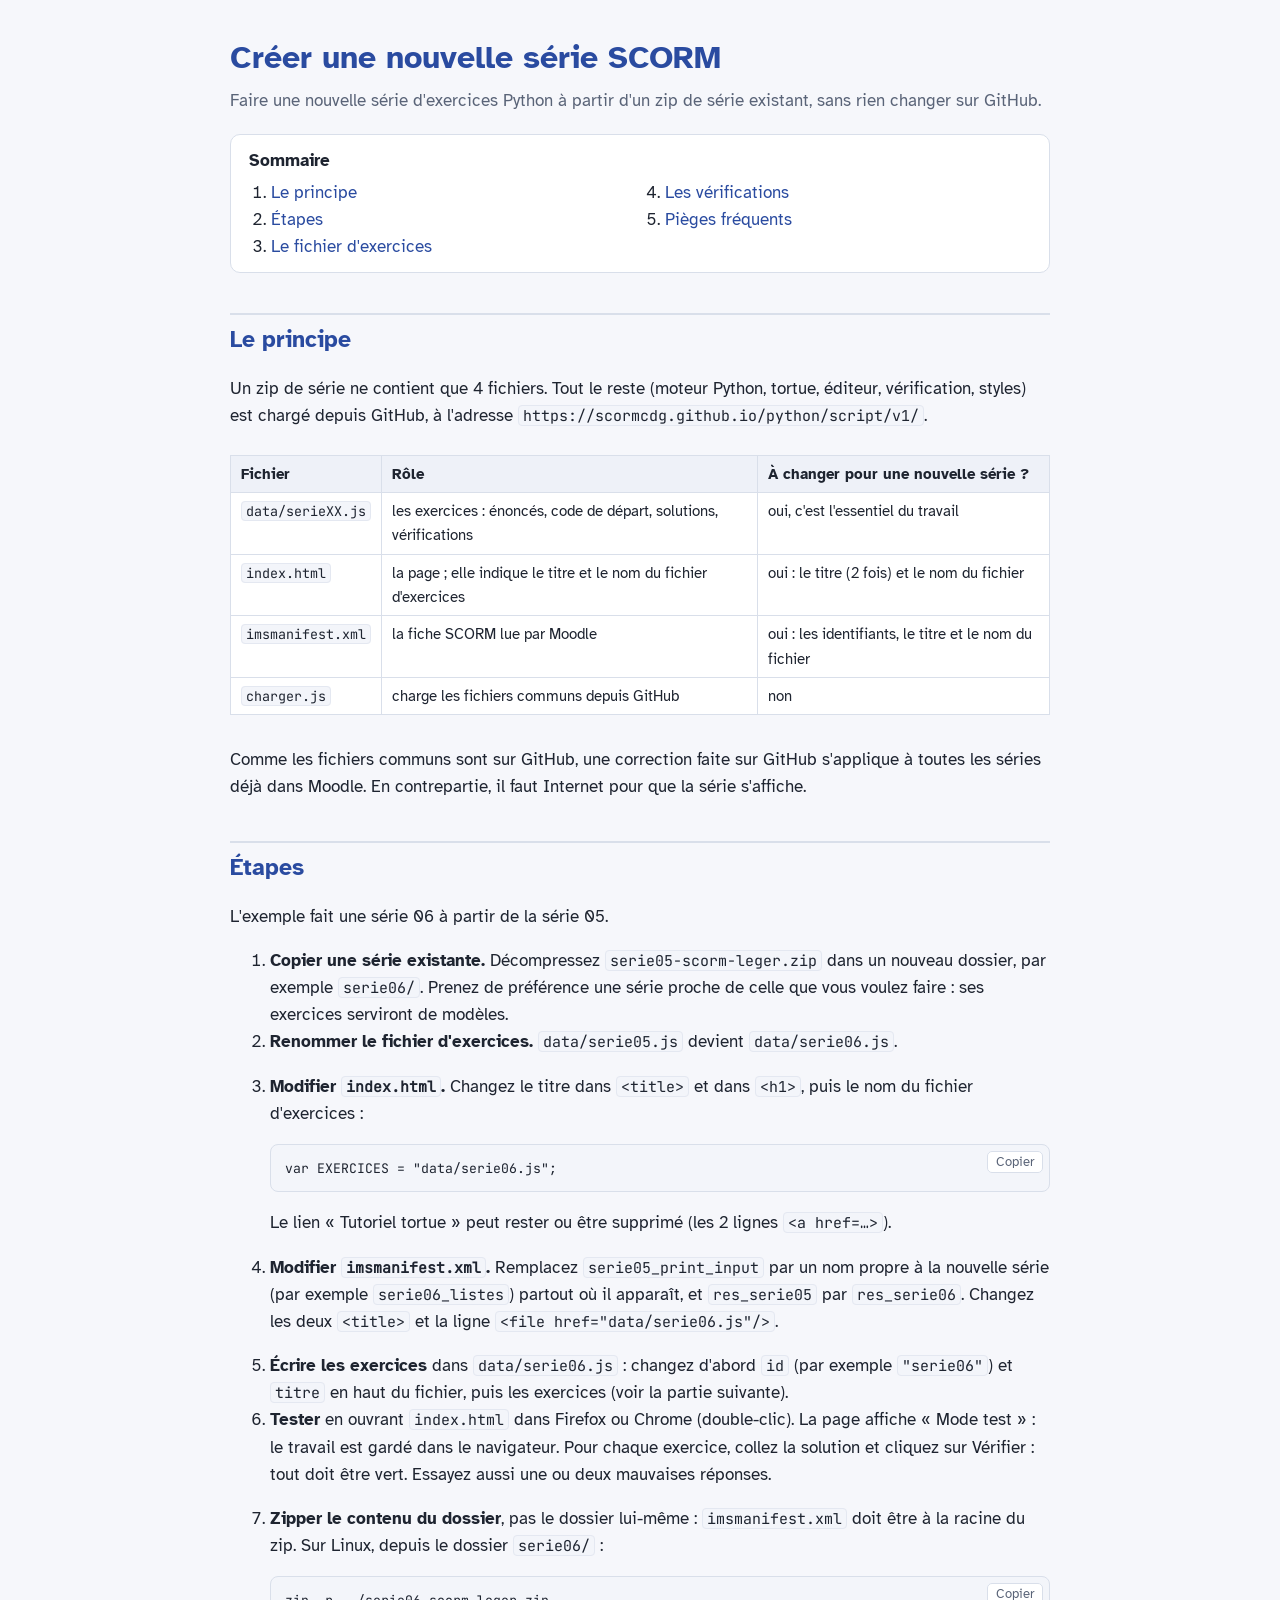
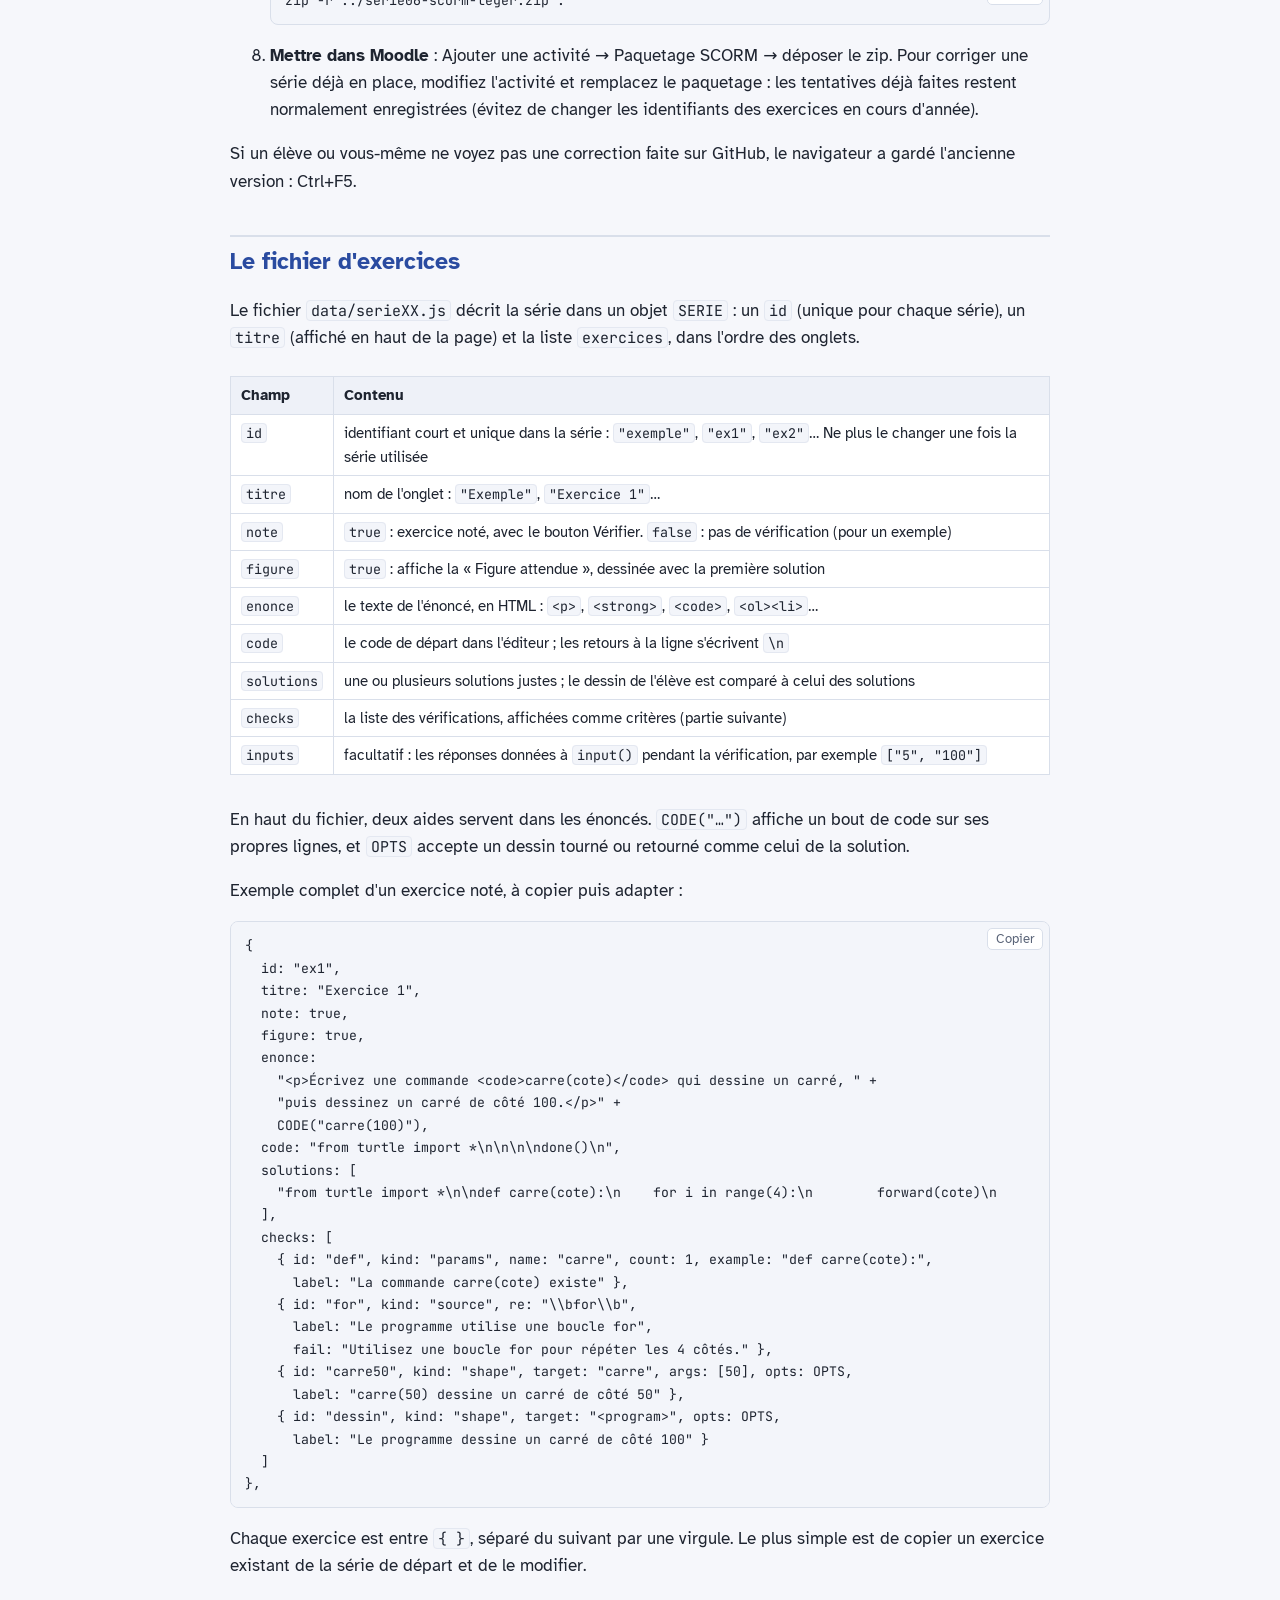
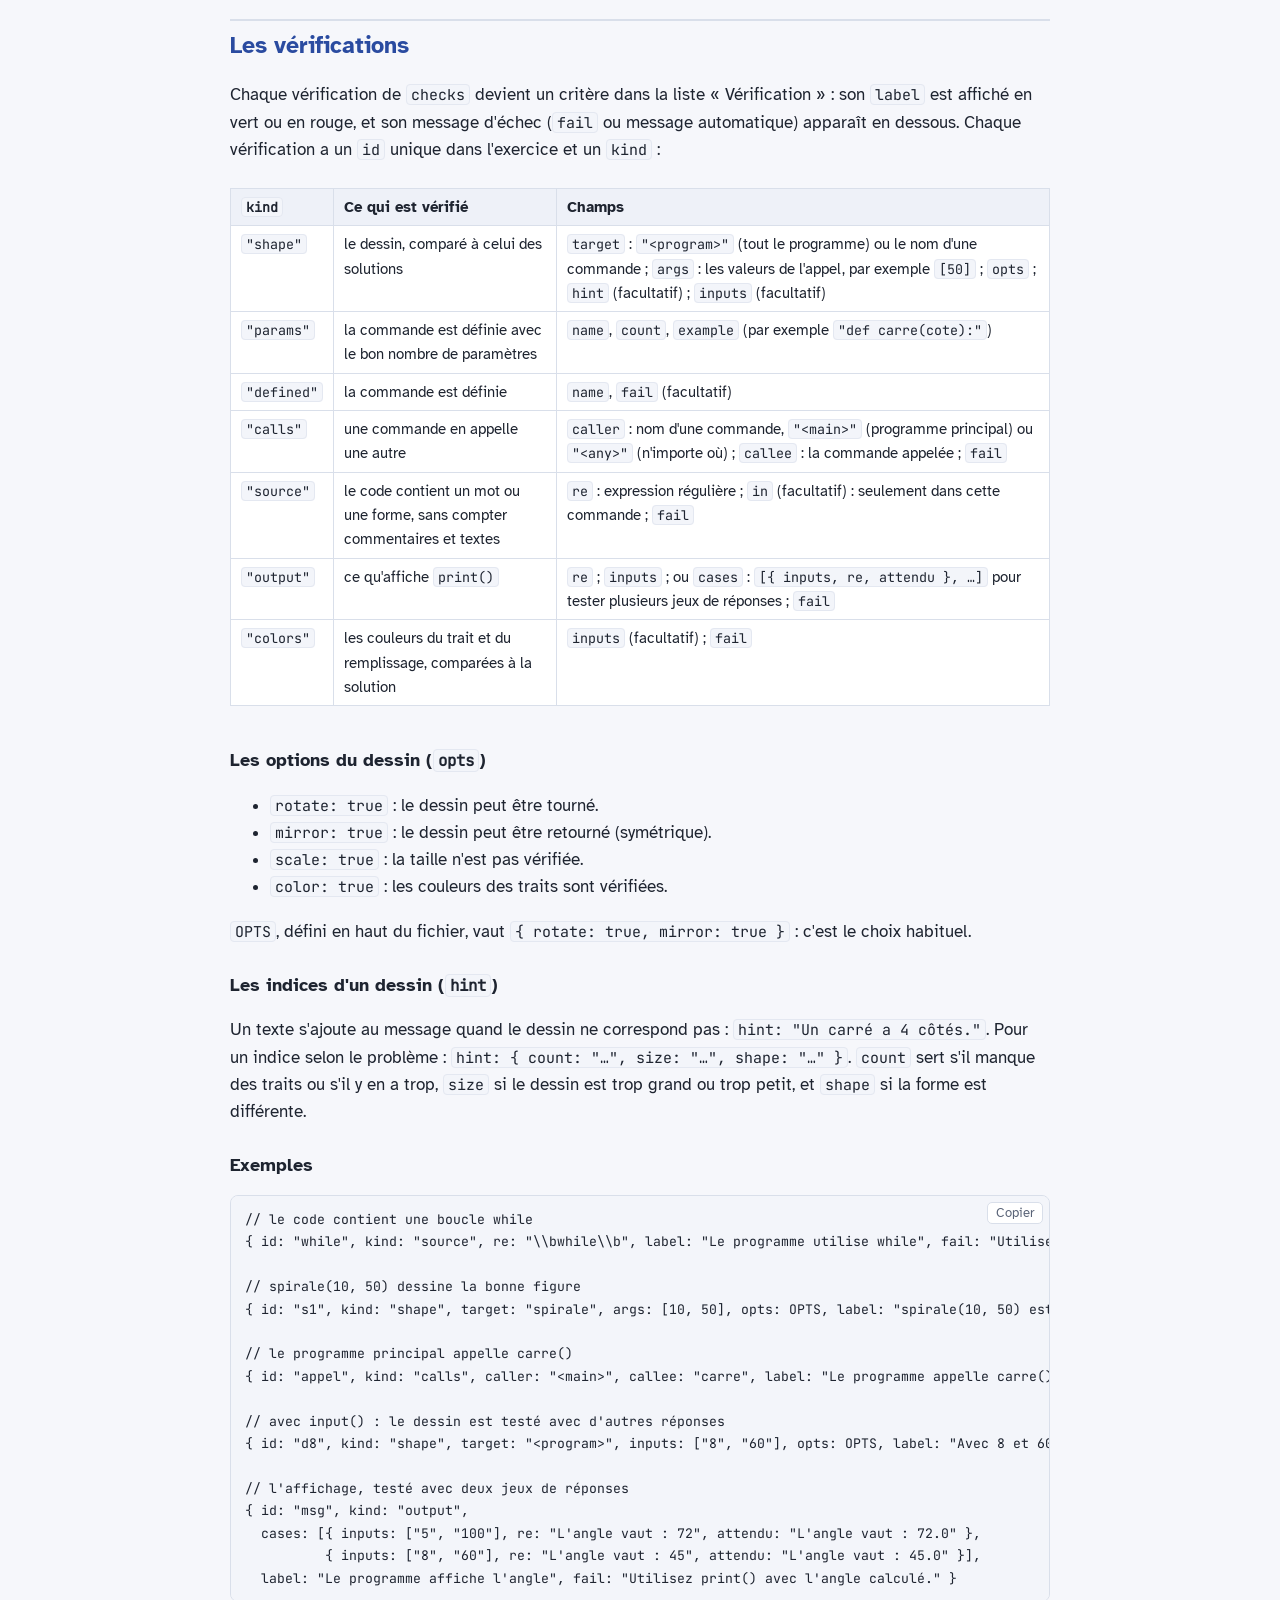
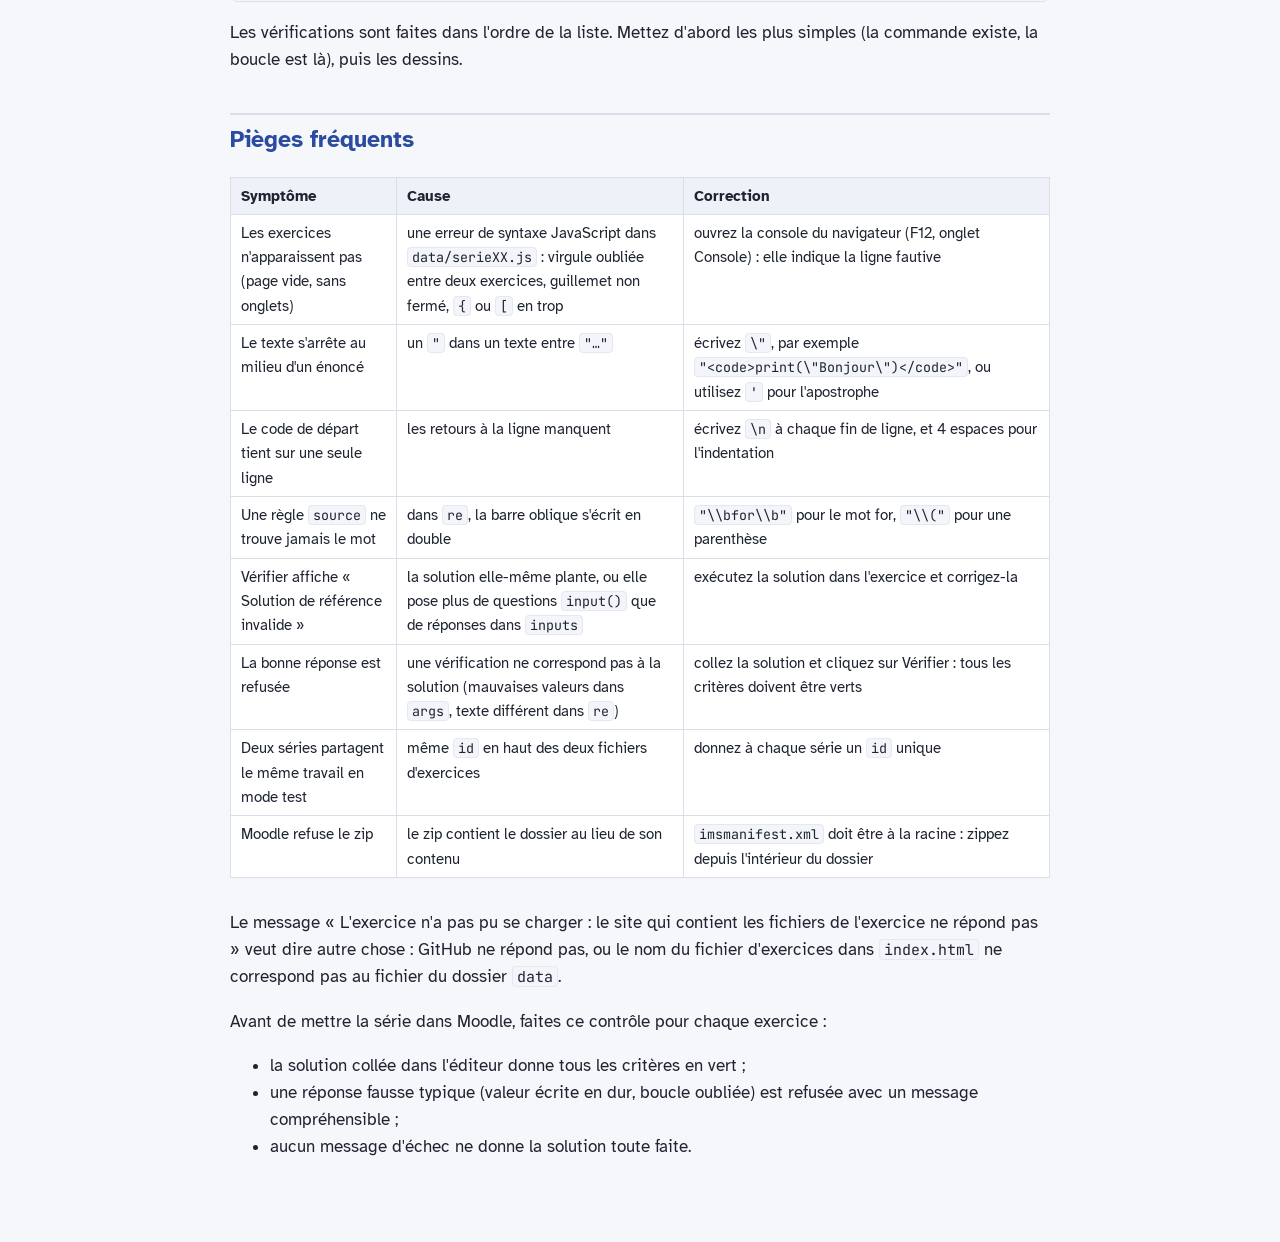
==== tutoriels/creer-serie.html @ 5eae8188 "Tutoriel : créer une nouvelle série SCORM Co-Authored-By: Claude Opus 5.5 <noreply@anthropic.com> Cl" ====
<!DOCTYPE html>
<html lang="fr">
<head>
<meta charset="utf-8">
<meta name="viewport" content="width=device-width, initial-scale=1">
<title>Créer une nouvelle série SCORM</title>
<style>
@font-face { font-family: "Atkinson Hyperlegible"; src: url("../script/v1/vendor/fonts/atkinson-hyperlegible-latin-400-normal.woff2") format("woff2"); font-weight: 400; font-display: swap; }
@font-face { font-family: "Atkinson Hyperlegible"; src: url("../script/v1/vendor/fonts/atkinson-hyperlegible-latin-700-normal.woff2") format("woff2"); font-weight: 700; font-display: swap; }
@font-face { font-family: "JetBrains Mono"; src: url("../script/v1/vendor/fonts/jetbrains-mono-latin-400-normal.woff2") format("woff2"); font-weight: 400; font-display: swap; }
:root { --fond: #f6f7fb; --papier: #ffffff; --texte: #1e2430; --doux: #5a6478; --bordure: #d9dfea; --accent: #2a4ba0; --code-fond: #f3f5fa; --mono: "JetBrains Mono", ui-monospace, Consolas, monospace; }
* { box-sizing: border-box; }
html { scroll-behavior: smooth; }
body { margin: 0; background: var(--fond); color: var(--texte); font: 17px/1.6 "Atkinson Hyperlegible", system-ui, sans-serif; }
main { max-width: 860px; margin: 0 auto; padding: 32px 20px 64px; }
h1 { font-size: 2rem; margin: 0 0 4px; color: var(--accent); }
.sous-titre { color: var(--doux); margin: 0 0 20px; }
nav.sommaire { background: var(--papier); border: 1px solid var(--bordure); border-radius: 10px; padding: 12px 18px; margin-bottom: 28px; }
nav.sommaire ol { margin: 4px 0 0; padding-left: 22px; columns: 2; column-gap: 28px; }
nav.sommaire a { color: var(--accent); text-decoration: none; }
nav.sommaire a:hover { text-decoration: underline; }
h2 { font-size: 1.45rem; margin: 40px 0 10px; padding-top: 6px; border-top: 2px solid var(--bordure); color: var(--accent); }
h3 { font-size: 1.12rem; margin: 26px 0 8px; }
code, pre { font-family: var(--mono); font-variant-ligatures: none; font-size: 0.88em; }
:not(pre) > code { background: var(--code-fond); border: 1px solid #e4e8f1; border-radius: 4px; padding: 0 4px; white-space: nowrap; }
pre { position: relative; background: var(--code-fond); border: 1px solid var(--bordure); border-radius: 8px; padding: 12px 14px; overflow-x: auto; line-height: 1.5; }
pre .copier { position: absolute; top: 6px; right: 6px; font: 13px "Atkinson Hyperlegible", sans-serif; background: #fff; border: 1px solid var(--bordure); border-radius: 5px; padding: 2px 8px; cursor: pointer; color: var(--doux); }
pre .copier:hover { color: var(--accent); border-color: var(--accent); }
.tableau { overflow-x: auto; }
table { border-collapse: collapse; width: 100%; background: var(--papier); font-size: 0.95rem; margin: 8px 0 14px; }
th, td { border: 1px solid var(--bordure); padding: 6px 10px; text-align: left; vertical-align: top; }
th { background: #eef1f8; }
.pastille { display: inline-block; width: 16px; height: 16px; border-radius: 4px; border: 1px solid rgba(0,0,0,.25); vertical-align: -3px; margin-left: 6px; }
.nuancier { display: flex; flex-wrap: wrap; gap: 8px; margin: 6px 0 10px; }
.nuancier span { display: inline-flex; align-items: center; gap: 6px; background: var(--papier); border: 1px solid var(--bordure); border-radius: 6px; padding: 3px 9px 3px 4px; font: 14px var(--mono); }
.nuancier i { display: inline-block; width: 22px; height: 22px; border-radius: 4px; border: 1px solid rgba(0,0,0,.25); }
footer { margin-top: 48px; color: var(--doux); font-size: 0.9rem; }
@media (max-width: 600px) { nav.sommaire ol { columns: 1; } body { font-size: 16px; } :not(pre) > code { white-space: normal; overflow-wrap: anywhere; } }
@media print { pre .copier, nav.sommaire { display: none; } body { background: #fff; } }
</style>
</head>
<body>
<main>
<h1>Créer une nouvelle série SCORM</h1>
<p class="sous-titre">Faire une nouvelle série d'exercices Python à partir d'un zip de série existant, sans rien changer sur GitHub.</p>
<nav class="sommaire"><strong>Sommaire</strong><ol><li><a href="#le-principe">Le principe</a></li><li><a href="#etapes">Étapes</a></li><li><a href="#le-fichier-dexercices">Le fichier d'exercices</a></li><li><a href="#les-verifications">Les vérifications</a></li><li><a href="#pieges-frequents">Pièges fréquents</a></li></ol></nav>
<h2 id="le-principe">Le principe</h2>
<p>Un zip de série ne contient que 4 fichiers. Tout le reste (moteur Python, tortue, éditeur, vérification, styles) est chargé depuis GitHub, à l'adresse <code>https://scormcdg.github.io/python/script/v1/</code>.</p>
<table>
<thead>
<tr>
<th>Fichier</th>
<th>Rôle</th>
<th>À changer pour une nouvelle série ?</th>
</tr>
</thead>
<tbody>
<tr>
<td><code>data/serieXX.js</code></td>
<td>les exercices : énoncés, code de départ, solutions, vérifications</td>
<td>oui, c'est l'essentiel du travail</td>
</tr>
<tr>
<td><code>index.html</code></td>
<td>la page ; elle indique le titre et le nom du fichier d'exercices</td>
<td>oui : le titre (2 fois) et le nom du fichier</td>
</tr>
<tr>
<td><code>imsmanifest.xml</code></td>
<td>la fiche SCORM lue par Moodle</td>
<td>oui : les identifiants, le titre et le nom du fichier</td>
</tr>
<tr>
<td><code>charger.js</code></td>
<td>charge les fichiers communs depuis GitHub</td>
<td>non</td>
</tr>
</tbody>
</table>
<p>Comme les fichiers communs sont sur GitHub, une correction faite sur GitHub s'applique à toutes les séries déjà dans Moodle. En contrepartie, il faut Internet pour que la série s'affiche.</p>
<h2 id="etapes">Étapes</h2>
<p>L'exemple fait une série 06 à partir de la série 05.</p>
<ol>
<li><strong>Copier une série existante.</strong> Décompressez <code>serie05-scorm-leger.zip</code> dans un nouveau dossier, par exemple <code>serie06/</code>. Prenez de préférence une série proche de celle que vous voulez faire : ses exercices serviront de modèles.</li>
<li><strong>Renommer le fichier d'exercices.</strong> <code>data/serie05.js</code> devient <code>data/serie06.js</code>.</li>
<li>
<p><strong>Modifier <code>index.html</code>.</strong> Changez le titre dans <code>&lt;title&gt;</code> et dans <code>&lt;h1&gt;</code>, puis le nom du fichier d'exercices :</p>
<div class="highlight"><pre><span></span><code>var EXERCICES = "data/serie06.js";
</code></pre></div>
<p>Le lien « Tutoriel tortue » peut rester ou être supprimé (les 2 lignes <code>&lt;a href=…&gt;</code>).</p>
</li>
<li>
<p><strong>Modifier <code>imsmanifest.xml</code>.</strong> Remplacez <code>serie05_print_input</code> par un nom propre à la nouvelle série (par exemple <code>serie06_listes</code>) partout où il apparaît, et <code>res_serie05</code> par <code>res_serie06</code>. Changez les deux <code>&lt;title&gt;</code> et la ligne <code>&lt;file href="data/serie06.js"/&gt;</code>.</p>
</li>
<li><strong>Écrire les exercices</strong> dans <code>data/serie06.js</code> : changez d'abord <code>id</code> (par exemple <code>"serie06"</code>) et <code>titre</code> en haut du fichier, puis les exercices (voir la partie suivante).</li>
<li><strong>Tester</strong> en ouvrant <code>index.html</code> dans Firefox ou Chrome (double-clic). La page affiche « Mode test » : le travail est gardé dans le navigateur. Pour chaque exercice, collez la solution et cliquez sur Vérifier : tout doit être vert. Essayez aussi une ou deux mauvaises réponses.</li>
<li>
<p><strong>Zipper le contenu du dossier</strong>, pas le dossier lui-même : <code>imsmanifest.xml</code> doit être à la racine du zip. Sur Linux, depuis le dossier <code>serie06/</code> :</p>
<div class="highlight"><pre><span></span><code>zip<span class="w"> </span>-r<span class="w"> </span>../serie06-scorm-leger.zip<span class="w"> </span>.
</code></pre></div>
</li>
<li>
<p><strong>Mettre dans Moodle</strong> : Ajouter une activité → Paquetage SCORM → déposer le zip. Pour corriger une série déjà en place, modifiez l'activité et remplacez le paquetage : les tentatives déjà faites restent normalement enregistrées (évitez de changer les identifiants des exercices en cours d'année).</p>
</li>
</ol>
<p>Si un élève ou vous-même ne voyez pas une correction faite sur GitHub, le navigateur a gardé l'ancienne version : Ctrl+F5.</p>
<h2 id="le-fichier-dexercices">Le fichier d'exercices</h2>
<p>Le fichier <code>data/serieXX.js</code> décrit la série dans un objet <code>SERIE</code> : un <code>id</code> (unique pour chaque série), un <code>titre</code> (affiché en haut de la page) et la liste <code>exercices</code>, dans l'ordre des onglets.</p>
<table>
<thead>
<tr>
<th>Champ</th>
<th>Contenu</th>
</tr>
</thead>
<tbody>
<tr>
<td><code>id</code></td>
<td>identifiant court et unique dans la série : <code>"exemple"</code>, <code>"ex1"</code>, <code>"ex2"</code>… Ne plus le changer une fois la série utilisée</td>
</tr>
<tr>
<td><code>titre</code></td>
<td>nom de l'onglet : <code>"Exemple"</code>, <code>"Exercice 1"</code>…</td>
</tr>
<tr>
<td><code>note</code></td>
<td><code>true</code> : exercice noté, avec le bouton Vérifier. <code>false</code> : pas de vérification (pour un exemple)</td>
</tr>
<tr>
<td><code>figure</code></td>
<td><code>true</code> : affiche la « Figure attendue », dessinée avec la première solution</td>
</tr>
<tr>
<td><code>enonce</code></td>
<td>le texte de l'énoncé, en HTML : <code>&lt;p&gt;</code>, <code>&lt;strong&gt;</code>, <code>&lt;code&gt;</code>, <code>&lt;ol&gt;&lt;li&gt;</code>…</td>
</tr>
<tr>
<td><code>code</code></td>
<td>le code de départ dans l'éditeur ; les retours à la ligne s'écrivent <code>\n</code></td>
</tr>
<tr>
<td><code>solutions</code></td>
<td>une ou plusieurs solutions justes ; le dessin de l'élève est comparé à celui des solutions</td>
</tr>
<tr>
<td><code>checks</code></td>
<td>la liste des vérifications, affichées comme critères (partie suivante)</td>
</tr>
<tr>
<td><code>inputs</code></td>
<td>facultatif : les réponses données à <code>input()</code> pendant la vérification, par exemple <code>["5", "100"]</code></td>
</tr>
</tbody>
</table>
<p>En haut du fichier, deux aides servent dans les énoncés. <code>CODE("…")</code> affiche un bout de code sur ses propres lignes, et <code>OPTS</code> accepte un dessin tourné ou retourné comme celui de la solution.</p>
<p>Exemple complet d'un exercice noté, à copier puis adapter :</p>
<div class="highlight"><pre><span></span><code><span class="p">{</span>
<span class="w">  </span><span class="nx">id</span><span class="o">:</span><span class="w"> </span><span class="s2">"ex1"</span><span class="p">,</span>
<span class="w">  </span><span class="nx">titre</span><span class="o">:</span><span class="w"> </span><span class="s2">"Exercice 1"</span><span class="p">,</span>
<span class="w">  </span><span class="nx">note</span><span class="o">:</span><span class="w"> </span><span class="kc">true</span><span class="p">,</span>
<span class="w">  </span><span class="nx">figure</span><span class="o">:</span><span class="w"> </span><span class="kc">true</span><span class="p">,</span>
<span class="w">  </span><span class="nx">enonce</span><span class="o">:</span>
<span class="w">    </span><span class="s2">"&lt;p&gt;Écrivez une commande &lt;code&gt;carre(cote)&lt;/code&gt; qui dessine un carré, "</span><span class="w"> </span><span class="o">+</span>
<span class="w">    </span><span class="s2">"puis dessinez un carré de côté 100.&lt;/p&gt;"</span><span class="w"> </span><span class="o">+</span>
<span class="w">    </span><span class="nx">CODE</span><span class="p">(</span><span class="s2">"carre(100)"</span><span class="p">),</span>
<span class="w">  </span><span class="nx">code</span><span class="o">:</span><span class="w"> </span><span class="s2">"from turtle import *\n\n\n\ndone()\n"</span><span class="p">,</span>
<span class="w">  </span><span class="nx">solutions</span><span class="o">:</span><span class="w"> </span><span class="p">[</span>
<span class="w">    </span><span class="s2">"from turtle import *\n\ndef carre(cote):\n    for i in range(4):\n        forward(cote)\n        left(90)\n\ncarre(100)\n"</span>
<span class="w">  </span><span class="p">],</span>
<span class="w">  </span><span class="nx">checks</span><span class="o">:</span><span class="w"> </span><span class="p">[</span>
<span class="w">    </span><span class="p">{</span><span class="w"> </span><span class="nx">id</span><span class="o">:</span><span class="w"> </span><span class="s2">"def"</span><span class="p">,</span><span class="w"> </span><span class="nx">kind</span><span class="o">:</span><span class="w"> </span><span class="s2">"params"</span><span class="p">,</span><span class="w"> </span><span class="nx">name</span><span class="o">:</span><span class="w"> </span><span class="s2">"carre"</span><span class="p">,</span><span class="w"> </span><span class="nx">count</span><span class="o">:</span><span class="w"> </span><span class="mf">1</span><span class="p">,</span><span class="w"> </span><span class="nx">example</span><span class="o">:</span><span class="w"> </span><span class="s2">"def carre(cote):"</span><span class="p">,</span>
<span class="w">      </span><span class="nx">label</span><span class="o">:</span><span class="w"> </span><span class="s2">"La commande carre(cote) existe"</span><span class="w"> </span><span class="p">},</span>
<span class="w">    </span><span class="p">{</span><span class="w"> </span><span class="nx">id</span><span class="o">:</span><span class="w"> </span><span class="s2">"for"</span><span class="p">,</span><span class="w"> </span><span class="nx">kind</span><span class="o">:</span><span class="w"> </span><span class="s2">"source"</span><span class="p">,</span><span class="w"> </span><span class="nx">re</span><span class="o">:</span><span class="w"> </span><span class="s2">"\\bfor\\b"</span><span class="p">,</span>
<span class="w">      </span><span class="nx">label</span><span class="o">:</span><span class="w"> </span><span class="s2">"Le programme utilise une boucle for"</span><span class="p">,</span>
<span class="w">      </span><span class="nx">fail</span><span class="o">:</span><span class="w"> </span><span class="s2">"Utilisez une boucle for pour répéter les 4 côtés."</span><span class="w"> </span><span class="p">},</span>
<span class="w">    </span><span class="p">{</span><span class="w"> </span><span class="nx">id</span><span class="o">:</span><span class="w"> </span><span class="s2">"carre50"</span><span class="p">,</span><span class="w"> </span><span class="nx">kind</span><span class="o">:</span><span class="w"> </span><span class="s2">"shape"</span><span class="p">,</span><span class="w"> </span><span class="nx">target</span><span class="o">:</span><span class="w"> </span><span class="s2">"carre"</span><span class="p">,</span><span class="w"> </span><span class="nx">args</span><span class="o">:</span><span class="w"> </span><span class="p">[</span><span class="mf">50</span><span class="p">],</span><span class="w"> </span><span class="nx">opts</span><span class="o">:</span><span class="w"> </span><span class="nx">OPTS</span><span class="p">,</span>
<span class="w">      </span><span class="nx">label</span><span class="o">:</span><span class="w"> </span><span class="s2">"carre(50) dessine un carré de côté 50"</span><span class="w"> </span><span class="p">},</span>
<span class="w">    </span><span class="p">{</span><span class="w"> </span><span class="nx">id</span><span class="o">:</span><span class="w"> </span><span class="s2">"dessin"</span><span class="p">,</span><span class="w"> </span><span class="nx">kind</span><span class="o">:</span><span class="w"> </span><span class="s2">"shape"</span><span class="p">,</span><span class="w"> </span><span class="nx">target</span><span class="o">:</span><span class="w"> </span><span class="s2">"&lt;program&gt;"</span><span class="p">,</span><span class="w"> </span><span class="nx">opts</span><span class="o">:</span><span class="w"> </span><span class="nx">OPTS</span><span class="p">,</span>
<span class="w">      </span><span class="nx">label</span><span class="o">:</span><span class="w"> </span><span class="s2">"Le programme dessine un carré de côté 100"</span><span class="w"> </span><span class="p">}</span>
<span class="w">  </span><span class="p">]</span>
<span class="p">},</span>
</code></pre></div>
<p>Chaque exercice est entre <code>{ }</code>, séparé du suivant par une virgule. Le plus simple est de copier un exercice existant de la série de départ et de le modifier.</p>
<h2 id="les-verifications">Les vérifications</h2>
<p>Chaque vérification de <code>checks</code> devient un critère dans la liste « Vérification » : son <code>label</code> est affiché en vert ou en rouge, et son message d'échec (<code>fail</code> ou message automatique) apparaît en dessous. Chaque vérification a un <code>id</code> unique dans l'exercice et un <code>kind</code> :</p>
<table>
<thead>
<tr>
<th><code>kind</code></th>
<th>Ce qui est vérifié</th>
<th>Champs</th>
</tr>
</thead>
<tbody>
<tr>
<td><code>"shape"</code></td>
<td>le dessin, comparé à celui des solutions</td>
<td><code>target</code> : <code>"&lt;program&gt;"</code> (tout le programme) ou le nom d'une commande ; <code>args</code> : les valeurs de l'appel, par exemple <code>[50]</code> ; <code>opts</code> ; <code>hint</code> (facultatif) ; <code>inputs</code> (facultatif)</td>
</tr>
<tr>
<td><code>"params"</code></td>
<td>la commande est définie avec le bon nombre de paramètres</td>
<td><code>name</code>, <code>count</code>, <code>example</code> (par exemple <code>"def carre(cote):"</code>)</td>
</tr>
<tr>
<td><code>"defined"</code></td>
<td>la commande est définie</td>
<td><code>name</code>, <code>fail</code> (facultatif)</td>
</tr>
<tr>
<td><code>"calls"</code></td>
<td>une commande en appelle une autre</td>
<td><code>caller</code> : nom d'une commande, <code>"&lt;main&gt;"</code> (programme principal) ou <code>"&lt;any&gt;"</code> (n'importe où) ; <code>callee</code> : la commande appelée ; <code>fail</code></td>
</tr>
<tr>
<td><code>"source"</code></td>
<td>le code contient un mot ou une forme, sans compter commentaires et textes</td>
<td><code>re</code> : expression régulière ; <code>in</code> (facultatif) : seulement dans cette commande ; <code>fail</code></td>
</tr>
<tr>
<td><code>"output"</code></td>
<td>ce qu'affiche <code>print()</code></td>
<td><code>re</code> ; <code>inputs</code> ; ou <code>cases</code> : <code>[{ inputs, re, attendu }, …]</code> pour tester plusieurs jeux de réponses ; <code>fail</code></td>
</tr>
<tr>
<td><code>"colors"</code></td>
<td>les couleurs du trait et du remplissage, comparées à la solution</td>
<td><code>inputs</code> (facultatif) ; <code>fail</code></td>
</tr>
</tbody>
</table>
<h3 id="les-options-du-dessin-opts">Les options du dessin (<code>opts</code>)</h3>
<ul>
<li><code>rotate: true</code> : le dessin peut être tourné.</li>
<li><code>mirror: true</code> : le dessin peut être retourné (symétrique).</li>
<li><code>scale: true</code> : la taille n'est pas vérifiée.</li>
<li><code>color: true</code> : les couleurs des traits sont vérifiées.</li>
</ul>
<p><code>OPTS</code>, défini en haut du fichier, vaut <code>{ rotate: true, mirror: true }</code> : c'est le choix habituel.</p>
<h3 id="les-indices-dun-dessin-hint">Les indices d'un dessin (<code>hint</code>)</h3>
<p>Un texte s'ajoute au message quand le dessin ne correspond pas : <code>hint: "Un carré a 4 côtés."</code>. Pour un indice selon le problème : <code>hint: { count: "…", size: "…", shape: "…" }</code>. <code>count</code> sert s'il manque des traits ou s'il y en a trop, <code>size</code> si le dessin est trop grand ou trop petit, et <code>shape</code> si la forme est différente.</p>
<h3 id="exemples">Exemples</h3>
<div class="highlight"><pre><span></span><code><span class="c1">// le code contient une boucle while</span>
<span class="p">{</span><span class="w"> </span><span class="nx">id</span><span class="o">:</span><span class="w"> </span><span class="s2">"while"</span><span class="p">,</span><span class="w"> </span><span class="nx">kind</span><span class="o">:</span><span class="w"> </span><span class="s2">"source"</span><span class="p">,</span><span class="w"> </span><span class="nx">re</span><span class="o">:</span><span class="w"> </span><span class="s2">"\\bwhile\\b"</span><span class="p">,</span><span class="w"> </span><span class="nx">label</span><span class="o">:</span><span class="w"> </span><span class="s2">"Le programme utilise while"</span><span class="p">,</span><span class="w"> </span><span class="nx">fail</span><span class="o">:</span><span class="w"> </span><span class="s2">"Utilisez une boucle while."</span><span class="w"> </span><span class="p">}</span>

<span class="c1">// spirale(10, 50) dessine la bonne figure</span>
<span class="p">{</span><span class="w"> </span><span class="nx">id</span><span class="o">:</span><span class="w"> </span><span class="s2">"s1"</span><span class="p">,</span><span class="w"> </span><span class="nx">kind</span><span class="o">:</span><span class="w"> </span><span class="s2">"shape"</span><span class="p">,</span><span class="w"> </span><span class="nx">target</span><span class="o">:</span><span class="w"> </span><span class="s2">"spirale"</span><span class="p">,</span><span class="w"> </span><span class="nx">args</span><span class="o">:</span><span class="w"> </span><span class="p">[</span><span class="mf">10</span><span class="p">,</span><span class="w"> </span><span class="mf">50</span><span class="p">],</span><span class="w"> </span><span class="nx">opts</span><span class="o">:</span><span class="w"> </span><span class="nx">OPTS</span><span class="p">,</span><span class="w"> </span><span class="nx">label</span><span class="o">:</span><span class="w"> </span><span class="s2">"spirale(10, 50) est juste"</span><span class="w"> </span><span class="p">}</span>

<span class="c1">// le programme principal appelle carre()</span>
<span class="p">{</span><span class="w"> </span><span class="nx">id</span><span class="o">:</span><span class="w"> </span><span class="s2">"appel"</span><span class="p">,</span><span class="w"> </span><span class="nx">kind</span><span class="o">:</span><span class="w"> </span><span class="s2">"calls"</span><span class="p">,</span><span class="w"> </span><span class="nx">caller</span><span class="o">:</span><span class="w"> </span><span class="s2">"&lt;main&gt;"</span><span class="p">,</span><span class="w"> </span><span class="nx">callee</span><span class="o">:</span><span class="w"> </span><span class="s2">"carre"</span><span class="p">,</span><span class="w"> </span><span class="nx">label</span><span class="o">:</span><span class="w"> </span><span class="s2">"Le programme appelle carre()"</span><span class="p">,</span><span class="w"> </span><span class="nx">fail</span><span class="o">:</span><span class="w"> </span><span class="s2">"Appelez votre commande, par exemple carre(100)."</span><span class="w"> </span><span class="p">}</span>

<span class="c1">// avec input() : le dessin est testé avec d'autres réponses</span>
<span class="p">{</span><span class="w"> </span><span class="nx">id</span><span class="o">:</span><span class="w"> </span><span class="s2">"d8"</span><span class="p">,</span><span class="w"> </span><span class="nx">kind</span><span class="o">:</span><span class="w"> </span><span class="s2">"shape"</span><span class="p">,</span><span class="w"> </span><span class="nx">target</span><span class="o">:</span><span class="w"> </span><span class="s2">"&lt;program&gt;"</span><span class="p">,</span><span class="w"> </span><span class="nx">inputs</span><span class="o">:</span><span class="w"> </span><span class="p">[</span><span class="s2">"8"</span><span class="p">,</span><span class="w"> </span><span class="s2">"60"</span><span class="p">],</span><span class="w"> </span><span class="nx">opts</span><span class="o">:</span><span class="w"> </span><span class="nx">OPTS</span><span class="p">,</span><span class="w"> </span><span class="nx">label</span><span class="o">:</span><span class="w"> </span><span class="s2">"Avec 8 et 60, un octogone de côté 60"</span><span class="w"> </span><span class="p">}</span>

<span class="c1">// l'affichage, testé avec deux jeux de réponses</span>
<span class="p">{</span><span class="w"> </span><span class="nx">id</span><span class="o">:</span><span class="w"> </span><span class="s2">"msg"</span><span class="p">,</span><span class="w"> </span><span class="nx">kind</span><span class="o">:</span><span class="w"> </span><span class="s2">"output"</span><span class="p">,</span>
<span class="w">  </span><span class="nx">cases</span><span class="o">:</span><span class="w"> </span><span class="p">[{</span><span class="w"> </span><span class="nx">inputs</span><span class="o">:</span><span class="w"> </span><span class="p">[</span><span class="s2">"5"</span><span class="p">,</span><span class="w"> </span><span class="s2">"100"</span><span class="p">],</span><span class="w"> </span><span class="nx">re</span><span class="o">:</span><span class="w"> </span><span class="s2">"L'angle vaut : 72"</span><span class="p">,</span><span class="w"> </span><span class="nx">attendu</span><span class="o">:</span><span class="w"> </span><span class="s2">"L'angle vaut : 72.0"</span><span class="w"> </span><span class="p">},</span>
<span class="w">          </span><span class="p">{</span><span class="w"> </span><span class="nx">inputs</span><span class="o">:</span><span class="w"> </span><span class="p">[</span><span class="s2">"8"</span><span class="p">,</span><span class="w"> </span><span class="s2">"60"</span><span class="p">],</span><span class="w"> </span><span class="nx">re</span><span class="o">:</span><span class="w"> </span><span class="s2">"L'angle vaut : 45"</span><span class="p">,</span><span class="w"> </span><span class="nx">attendu</span><span class="o">:</span><span class="w"> </span><span class="s2">"L'angle vaut : 45.0"</span><span class="w"> </span><span class="p">}],</span>
<span class="w">  </span><span class="nx">label</span><span class="o">:</span><span class="w"> </span><span class="s2">"Le programme affiche l'angle"</span><span class="p">,</span><span class="w"> </span><span class="nx">fail</span><span class="o">:</span><span class="w"> </span><span class="s2">"Utilisez print() avec l'angle calculé."</span><span class="w"> </span><span class="p">}</span>
</code></pre></div>
<p>Les vérifications sont faites dans l'ordre de la liste. Mettez d'abord les plus simples (la commande existe, la boucle est là), puis les dessins.</p>
<h2 id="pieges-frequents">Pièges fréquents</h2>
<table>
<thead>
<tr>
<th>Symptôme</th>
<th>Cause</th>
<th>Correction</th>
</tr>
</thead>
<tbody>
<tr>
<td>Les exercices n'apparaissent pas (page vide, sans onglets)</td>
<td>une erreur de syntaxe JavaScript dans <code>data/serieXX.js</code> : virgule oubliée entre deux exercices, guillemet non fermé, <code>{</code> ou <code>[</code> en trop</td>
<td>ouvrez la console du navigateur (F12, onglet Console) : elle indique la ligne fautive</td>
</tr>
<tr>
<td>Le texte s'arrête au milieu d'un énoncé</td>
<td>un <code>"</code> dans un texte entre <code>"…"</code></td>
<td>écrivez <code>\"</code>, par exemple <code>"&lt;code&gt;print(\"Bonjour\")&lt;/code&gt;"</code>, ou utilisez <code>'</code> pour l'apostrophe</td>
</tr>
<tr>
<td>Le code de départ tient sur une seule ligne</td>
<td>les retours à la ligne manquent</td>
<td>écrivez <code>\n</code> à chaque fin de ligne, et 4 espaces pour l'indentation</td>
</tr>
<tr>
<td>Une règle <code>source</code> ne trouve jamais le mot</td>
<td>dans <code>re</code>, la barre oblique s'écrit en double</td>
<td><code>"\\bfor\\b"</code> pour le mot for, <code>"\\("</code> pour une parenthèse</td>
</tr>
<tr>
<td>Vérifier affiche « Solution de référence invalide »</td>
<td>la solution elle-même plante, ou elle pose plus de questions <code>input()</code> que de réponses dans <code>inputs</code></td>
<td>exécutez la solution dans l'exercice et corrigez-la</td>
</tr>
<tr>
<td>La bonne réponse est refusée</td>
<td>une vérification ne correspond pas à la solution (mauvaises valeurs dans <code>args</code>, texte différent dans <code>re</code>)</td>
<td>collez la solution et cliquez sur Vérifier : tous les critères doivent être verts</td>
</tr>
<tr>
<td>Deux séries partagent le même travail en mode test</td>
<td>même <code>id</code> en haut des deux fichiers d'exercices</td>
<td>donnez à chaque série un <code>id</code> unique</td>
</tr>
<tr>
<td>Moodle refuse le zip</td>
<td>le zip contient le dossier au lieu de son contenu</td>
<td><code>imsmanifest.xml</code> doit être à la racine : zippez depuis l'intérieur du dossier</td>
</tr>
</tbody>
</table>
<p>Le message « L'exercice n'a pas pu se charger : le site qui contient les fichiers de l'exercice ne répond pas » veut dire autre chose : GitHub ne répond pas, ou le nom du fichier d'exercices dans <code>index.html</code> ne correspond pas au fichier du dossier <code>data</code>.</p>
<p>Avant de mettre la série dans Moodle, faites ce contrôle pour chaque exercice :</p>
<ul>
<li>la solution collée dans l'éditeur donne tous les critères en vert ;</li>
<li>une réponse fausse typique (valeur écrite en dur, boucle oubliée) est refusée avec un message compréhensible ;</li>
<li>aucun message d'échec ne donne la solution toute faite.</li>
</ul>
</main>
<script>
document.querySelectorAll("table").forEach(function (t) { var d = document.createElement("div"); d.className = "tableau"; t.parentNode.insertBefore(d, t); d.appendChild(t); });
document.querySelectorAll("pre").forEach(function (pre) {
  var b = document.createElement("button"); b.className = "copier"; b.type = "button"; b.textContent = "Copier";
  b.onclick = function () {
    var texte = pre.querySelector("code").innerText;
    var ok = function () { b.textContent = "Copié !"; setTimeout(function () { b.textContent = "Copier"; }, 1500); };
    if (navigator.clipboard) navigator.clipboard.writeText(texte).then(ok, function () {});
  };
  pre.appendChild(b);
});
</script>
</body>
</html>
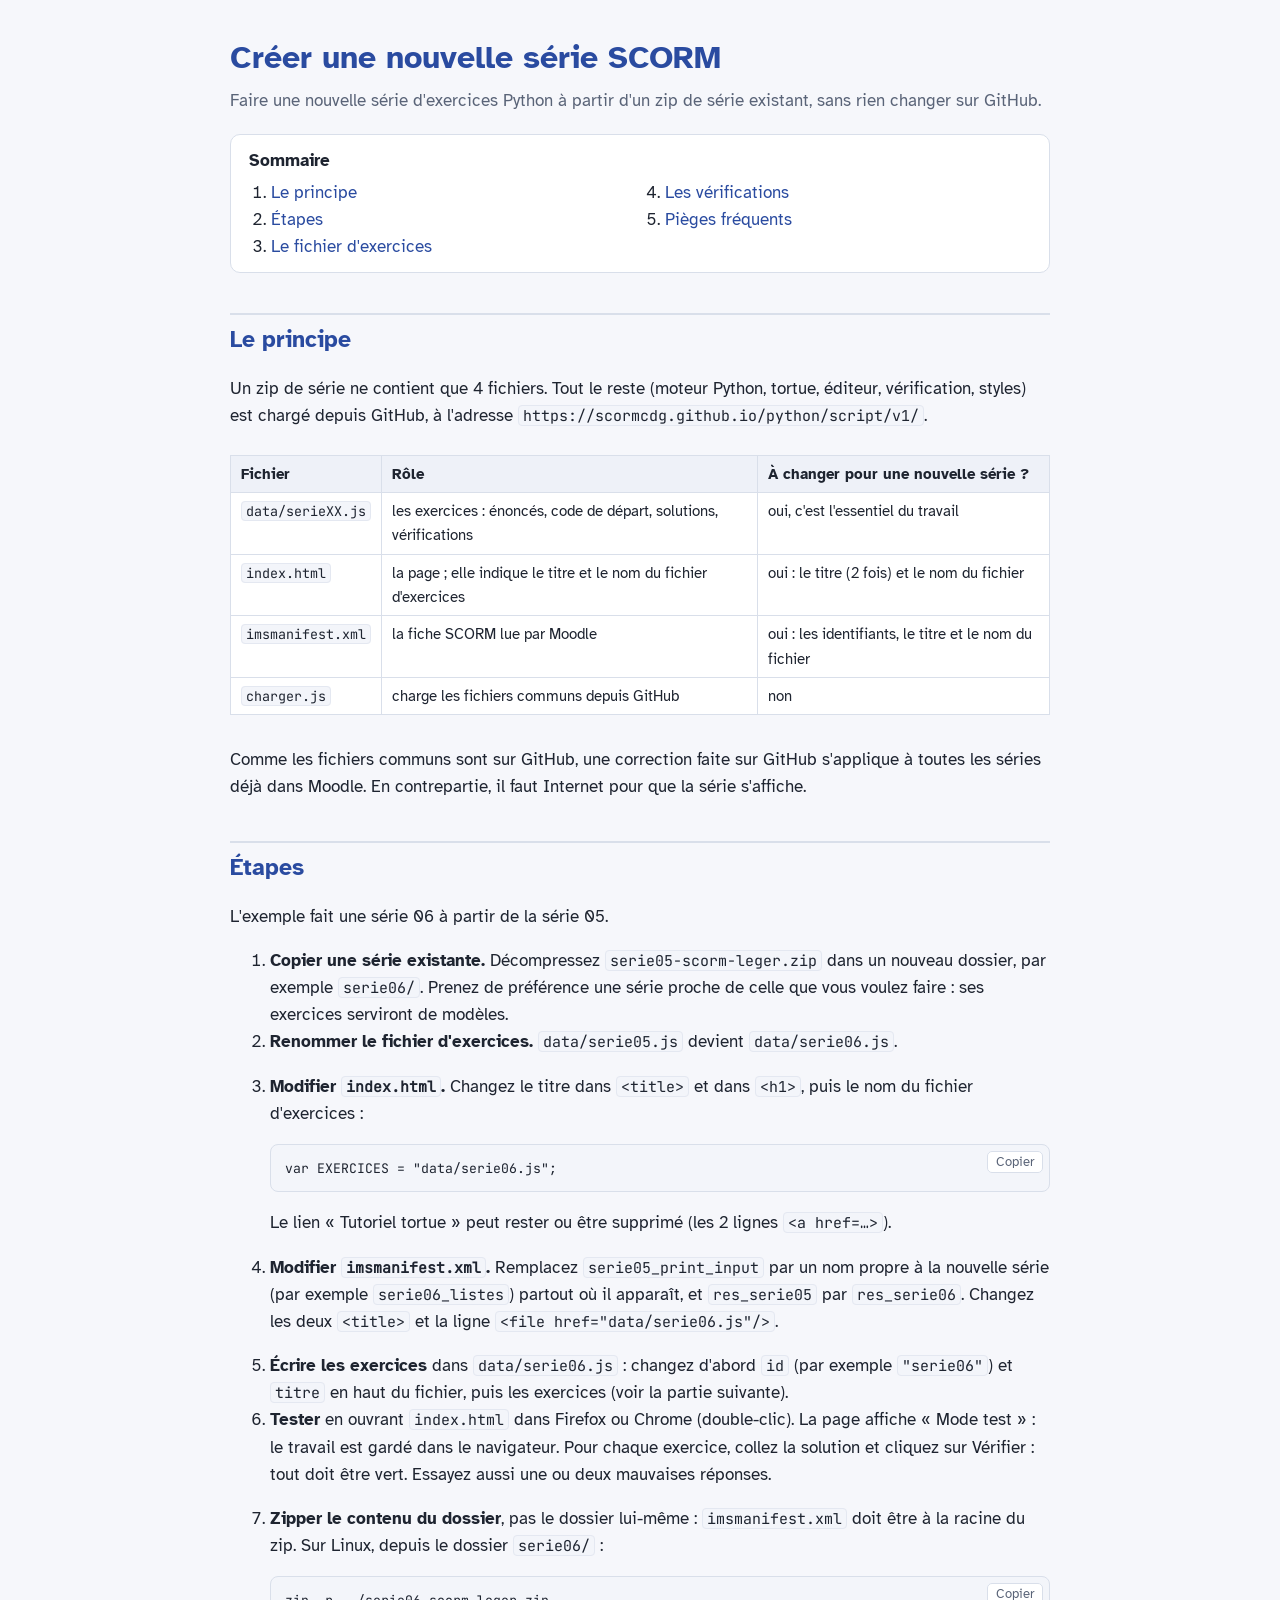
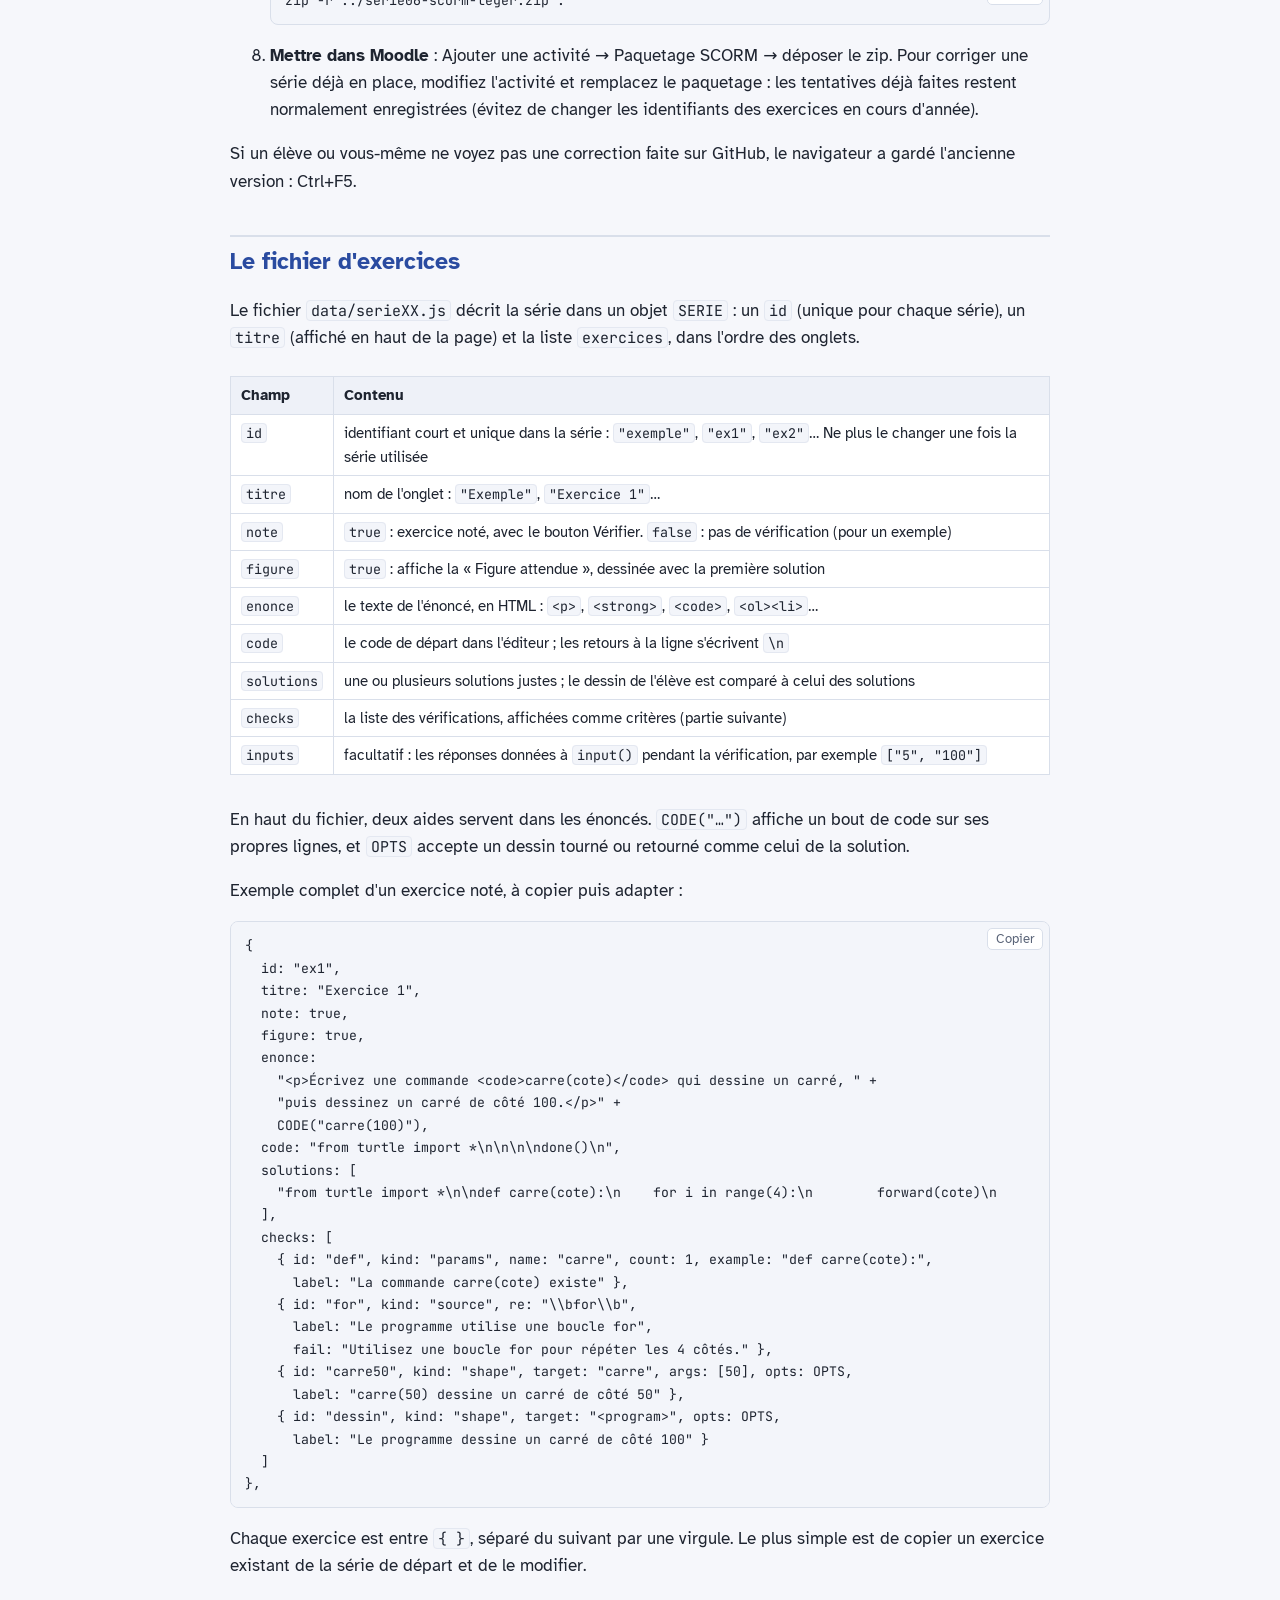
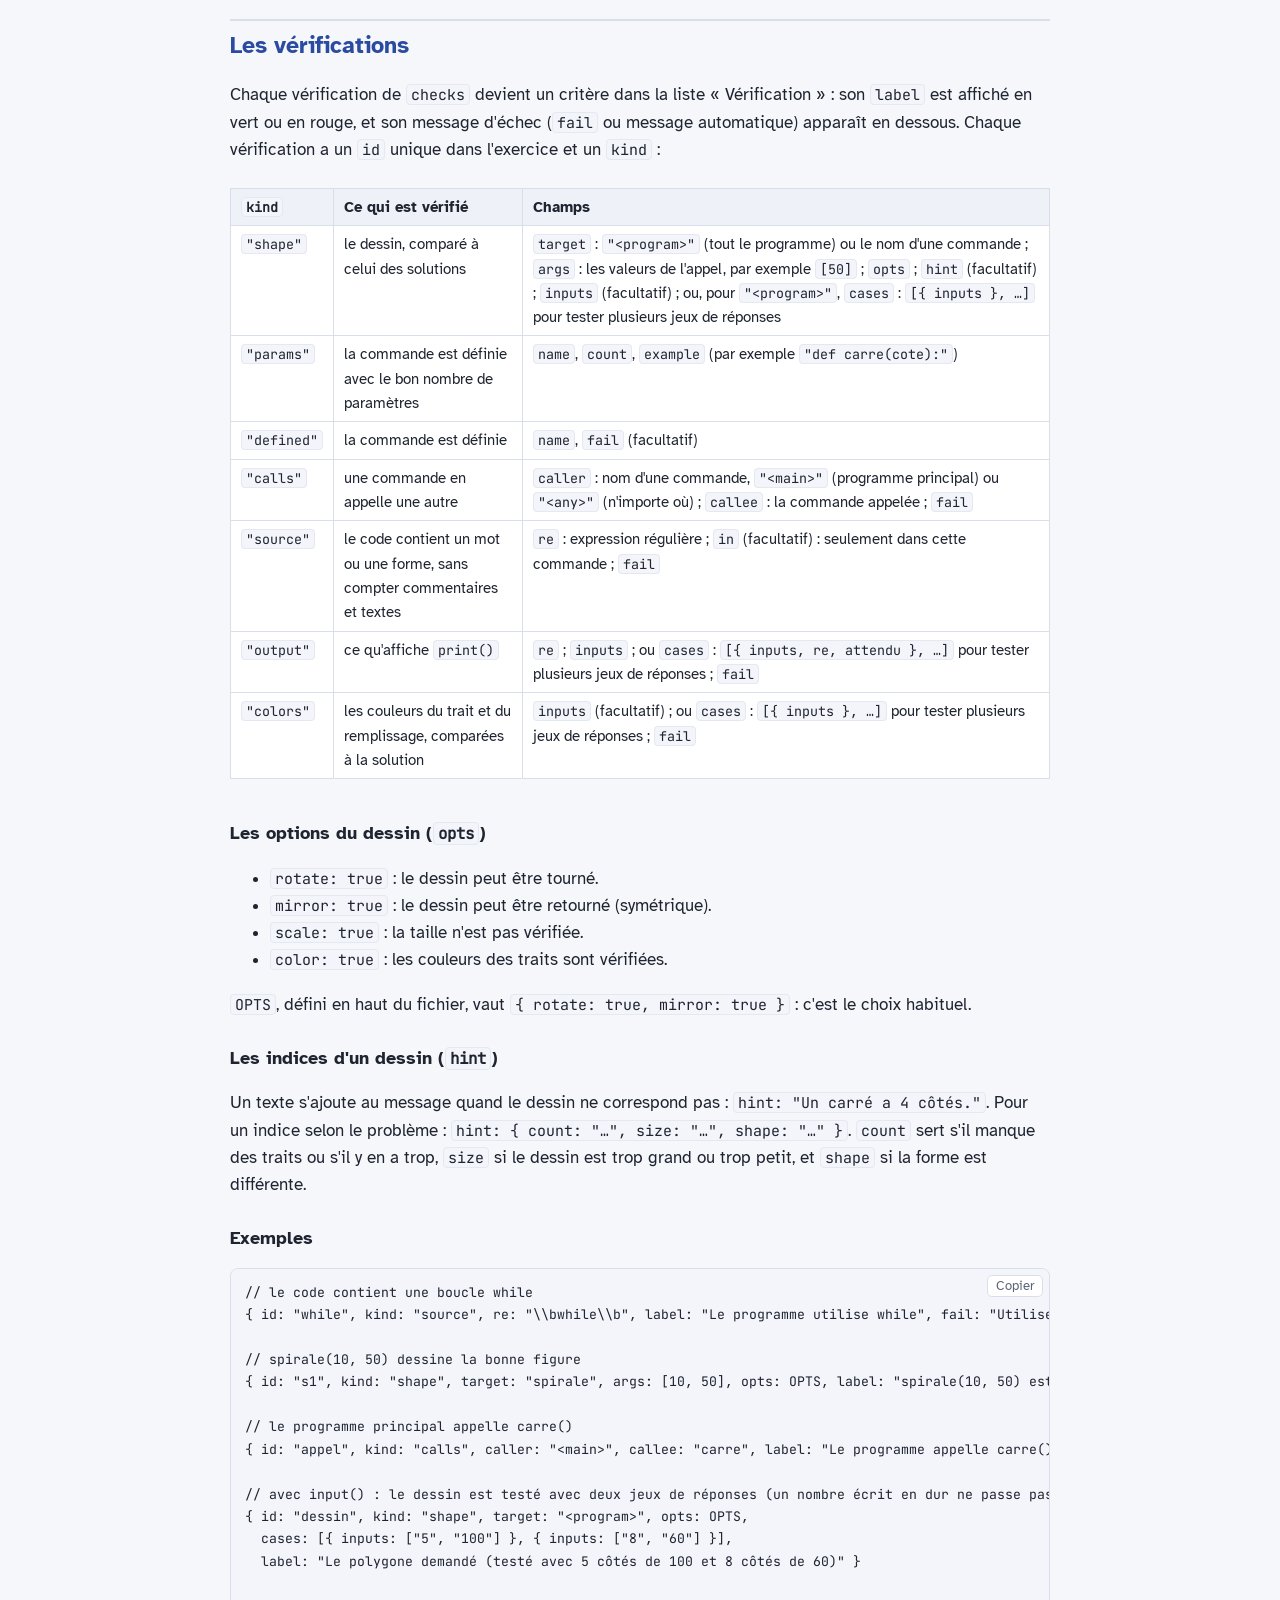
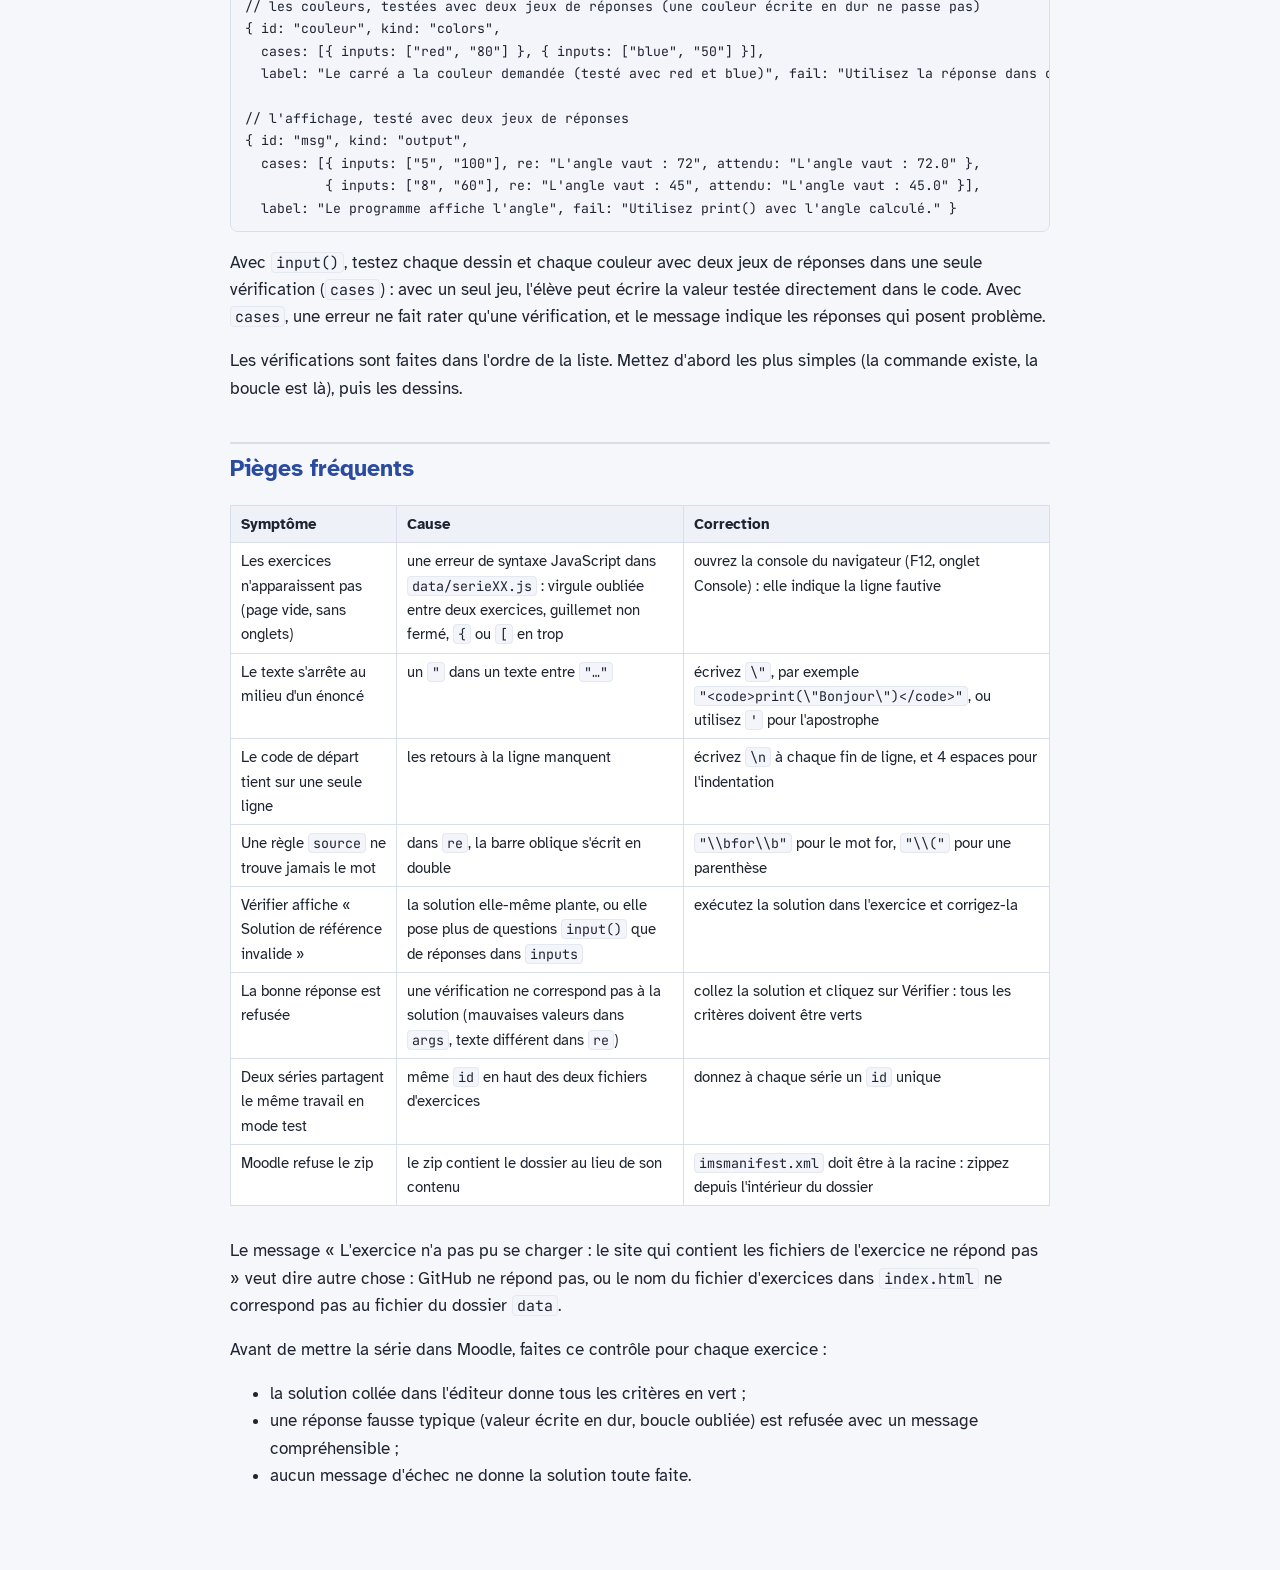
==== commit db495d5c: "Tutoriel créer une série : cases pour les dessins et les couleurs Co-Authored-By: Claude Opus 5.5 <n" ====
--- a/tutoriels/creer-serie.html
+++ b/tutoriels/creer-serie.html
@@ -195,7 +195,7 @@
 <tr>
 <td><code>"shape"</code></td>
 <td>le dessin, comparé à celui des solutions</td>
-<td><code>target</code> : <code>"&lt;program&gt;"</code> (tout le programme) ou le nom d'une commande ; <code>args</code> : les valeurs de l'appel, par exemple <code>[50]</code> ; <code>opts</code> ; <code>hint</code> (facultatif) ; <code>inputs</code> (facultatif)</td>
+<td><code>target</code> : <code>"&lt;program&gt;"</code> (tout le programme) ou le nom d'une commande ; <code>args</code> : les valeurs de l'appel, par exemple <code>[50]</code> ; <code>opts</code> ; <code>hint</code> (facultatif) ; <code>inputs</code> (facultatif) ; ou, pour <code>"&lt;program&gt;"</code>, <code>cases</code> : <code>[{ inputs }, …]</code> pour tester plusieurs jeux de réponses</td>
 </tr>
 <tr>
 <td><code>"params"</code></td>
@@ -225,7 +225,7 @@
 <tr>
 <td><code>"colors"</code></td>
 <td>les couleurs du trait et du remplissage, comparées à la solution</td>
-<td><code>inputs</code> (facultatif) ; <code>fail</code></td>
+<td><code>inputs</code> (facultatif) ; ou <code>cases</code> : <code>[{ inputs }, …]</code> pour tester plusieurs jeux de réponses ; <code>fail</code></td>
 </tr>
 </tbody>
 </table>
@@ -249,8 +249,15 @@
 <span class="c1">// le programme principal appelle carre()</span>
 <span class="p">{</span><span class="w"> </span><span class="nx">id</span><span class="o">:</span><span class="w"> </span><span class="s2">"appel"</span><span class="p">,</span><span class="w"> </span><span class="nx">kind</span><span class="o">:</span><span class="w"> </span><span class="s2">"calls"</span><span class="p">,</span><span class="w"> </span><span class="nx">caller</span><span class="o">:</span><span class="w"> </span><span class="s2">"&lt;main&gt;"</span><span class="p">,</span><span class="w"> </span><span class="nx">callee</span><span class="o">:</span><span class="w"> </span><span class="s2">"carre"</span><span class="p">,</span><span class="w"> </span><span class="nx">label</span><span class="o">:</span><span class="w"> </span><span class="s2">"Le programme appelle carre()"</span><span class="p">,</span><span class="w"> </span><span class="nx">fail</span><span class="o">:</span><span class="w"> </span><span class="s2">"Appelez votre commande, par exemple carre(100)."</span><span class="w"> </span><span class="p">}</span>
 
-<span class="c1">// avec input() : le dessin est testé avec d'autres réponses</span>
-<span class="p">{</span><span class="w"> </span><span class="nx">id</span><span class="o">:</span><span class="w"> </span><span class="s2">"d8"</span><span class="p">,</span><span class="w"> </span><span class="nx">kind</span><span class="o">:</span><span class="w"> </span><span class="s2">"shape"</span><span class="p">,</span><span class="w"> </span><span class="nx">target</span><span class="o">:</span><span class="w"> </span><span class="s2">"&lt;program&gt;"</span><span class="p">,</span><span class="w"> </span><span class="nx">inputs</span><span class="o">:</span><span class="w"> </span><span class="p">[</span><span class="s2">"8"</span><span class="p">,</span><span class="w"> </span><span class="s2">"60"</span><span class="p">],</span><span class="w"> </span><span class="nx">opts</span><span class="o">:</span><span class="w"> </span><span class="nx">OPTS</span><span class="p">,</span><span class="w"> </span><span class="nx">label</span><span class="o">:</span><span class="w"> </span><span class="s2">"Avec 8 et 60, un octogone de côté 60"</span><span class="w"> </span><span class="p">}</span>
+<span class="c1">// avec input() : le dessin est testé avec deux jeux de réponses (un nombre écrit en dur ne passe pas)</span>
+<span class="p">{</span><span class="w"> </span><span class="nx">id</span><span class="o">:</span><span class="w"> </span><span class="s2">"dessin"</span><span class="p">,</span><span class="w"> </span><span class="nx">kind</span><span class="o">:</span><span class="w"> </span><span class="s2">"shape"</span><span class="p">,</span><span class="w"> </span><span class="nx">target</span><span class="o">:</span><span class="w"> </span><span class="s2">"&lt;program&gt;"</span><span class="p">,</span><span class="w"> </span><span class="nx">opts</span><span class="o">:</span><span class="w"> </span><span class="nx">OPTS</span><span class="p">,</span>
+<span class="w">  </span><span class="nx">cases</span><span class="o">:</span><span class="w"> </span><span class="p">[{</span><span class="w"> </span><span class="nx">inputs</span><span class="o">:</span><span class="w"> </span><span class="p">[</span><span class="s2">"5"</span><span class="p">,</span><span class="w"> </span><span class="s2">"100"</span><span class="p">]</span><span class="w"> </span><span class="p">},</span><span class="w"> </span><span class="p">{</span><span class="w"> </span><span class="nx">inputs</span><span class="o">:</span><span class="w"> </span><span class="p">[</span><span class="s2">"8"</span><span class="p">,</span><span class="w"> </span><span class="s2">"60"</span><span class="p">]</span><span class="w"> </span><span class="p">}],</span>
+<span class="w">  </span><span class="nx">label</span><span class="o">:</span><span class="w"> </span><span class="s2">"Le polygone demandé (testé avec 5 côtés de 100 et 8 côtés de 60)"</span><span class="w"> </span><span class="p">}</span>
+
+<span class="c1">// les couleurs, testées avec deux jeux de réponses (une couleur écrite en dur ne passe pas)</span>
+<span class="p">{</span><span class="w"> </span><span class="nx">id</span><span class="o">:</span><span class="w"> </span><span class="s2">"couleur"</span><span class="p">,</span><span class="w"> </span><span class="nx">kind</span><span class="o">:</span><span class="w"> </span><span class="s2">"colors"</span><span class="p">,</span>
+<span class="w">  </span><span class="nx">cases</span><span class="o">:</span><span class="w"> </span><span class="p">[{</span><span class="w"> </span><span class="nx">inputs</span><span class="o">:</span><span class="w"> </span><span class="p">[</span><span class="s2">"red"</span><span class="p">,</span><span class="w"> </span><span class="s2">"80"</span><span class="p">]</span><span class="w"> </span><span class="p">},</span><span class="w"> </span><span class="p">{</span><span class="w"> </span><span class="nx">inputs</span><span class="o">:</span><span class="w"> </span><span class="p">[</span><span class="s2">"blue"</span><span class="p">,</span><span class="w"> </span><span class="s2">"50"</span><span class="p">]</span><span class="w"> </span><span class="p">}],</span>
+<span class="w">  </span><span class="nx">label</span><span class="o">:</span><span class="w"> </span><span class="s2">"Le carré a la couleur demandée (testé avec red et blue)"</span><span class="p">,</span><span class="w"> </span><span class="nx">fail</span><span class="o">:</span><span class="w"> </span><span class="s2">"Utilisez la réponse dans color(couleur)."</span><span class="w"> </span><span class="p">}</span>
 
 <span class="c1">// l'affichage, testé avec deux jeux de réponses</span>
 <span class="p">{</span><span class="w"> </span><span class="nx">id</span><span class="o">:</span><span class="w"> </span><span class="s2">"msg"</span><span class="p">,</span><span class="w"> </span><span class="nx">kind</span><span class="o">:</span><span class="w"> </span><span class="s2">"output"</span><span class="p">,</span>
@@ -258,6 +265,7 @@
 <span class="w">          </span><span class="p">{</span><span class="w"> </span><span class="nx">inputs</span><span class="o">:</span><span class="w"> </span><span class="p">[</span><span class="s2">"8"</span><span class="p">,</span><span class="w"> </span><span class="s2">"60"</span><span class="p">],</span><span class="w"> </span><span class="nx">re</span><span class="o">:</span><span class="w"> </span><span class="s2">"L'angle vaut : 45"</span><span class="p">,</span><span class="w"> </span><span class="nx">attendu</span><span class="o">:</span><span class="w"> </span><span class="s2">"L'angle vaut : 45.0"</span><span class="w"> </span><span class="p">}],</span>
 <span class="w">  </span><span class="nx">label</span><span class="o">:</span><span class="w"> </span><span class="s2">"Le programme affiche l'angle"</span><span class="p">,</span><span class="w"> </span><span class="nx">fail</span><span class="o">:</span><span class="w"> </span><span class="s2">"Utilisez print() avec l'angle calculé."</span><span class="w"> </span><span class="p">}</span>
 </code></pre></div>
+<p>Avec <code>input()</code>, testez chaque dessin et chaque couleur avec deux jeux de réponses dans une seule vérification (<code>cases</code>) : avec un seul jeu, l'élève peut écrire la valeur testée directement dans le code. Avec <code>cases</code>, une erreur ne fait rater qu'une vérification, et le message indique les réponses qui posent problème.</p>
 <p>Les vérifications sont faites dans l'ordre de la liste. Mettez d'abord les plus simples (la commande existe, la boucle est là), puis les dessins.</p>
 <h2 id="pieges-frequents">Pièges fréquents</h2>
 <table>
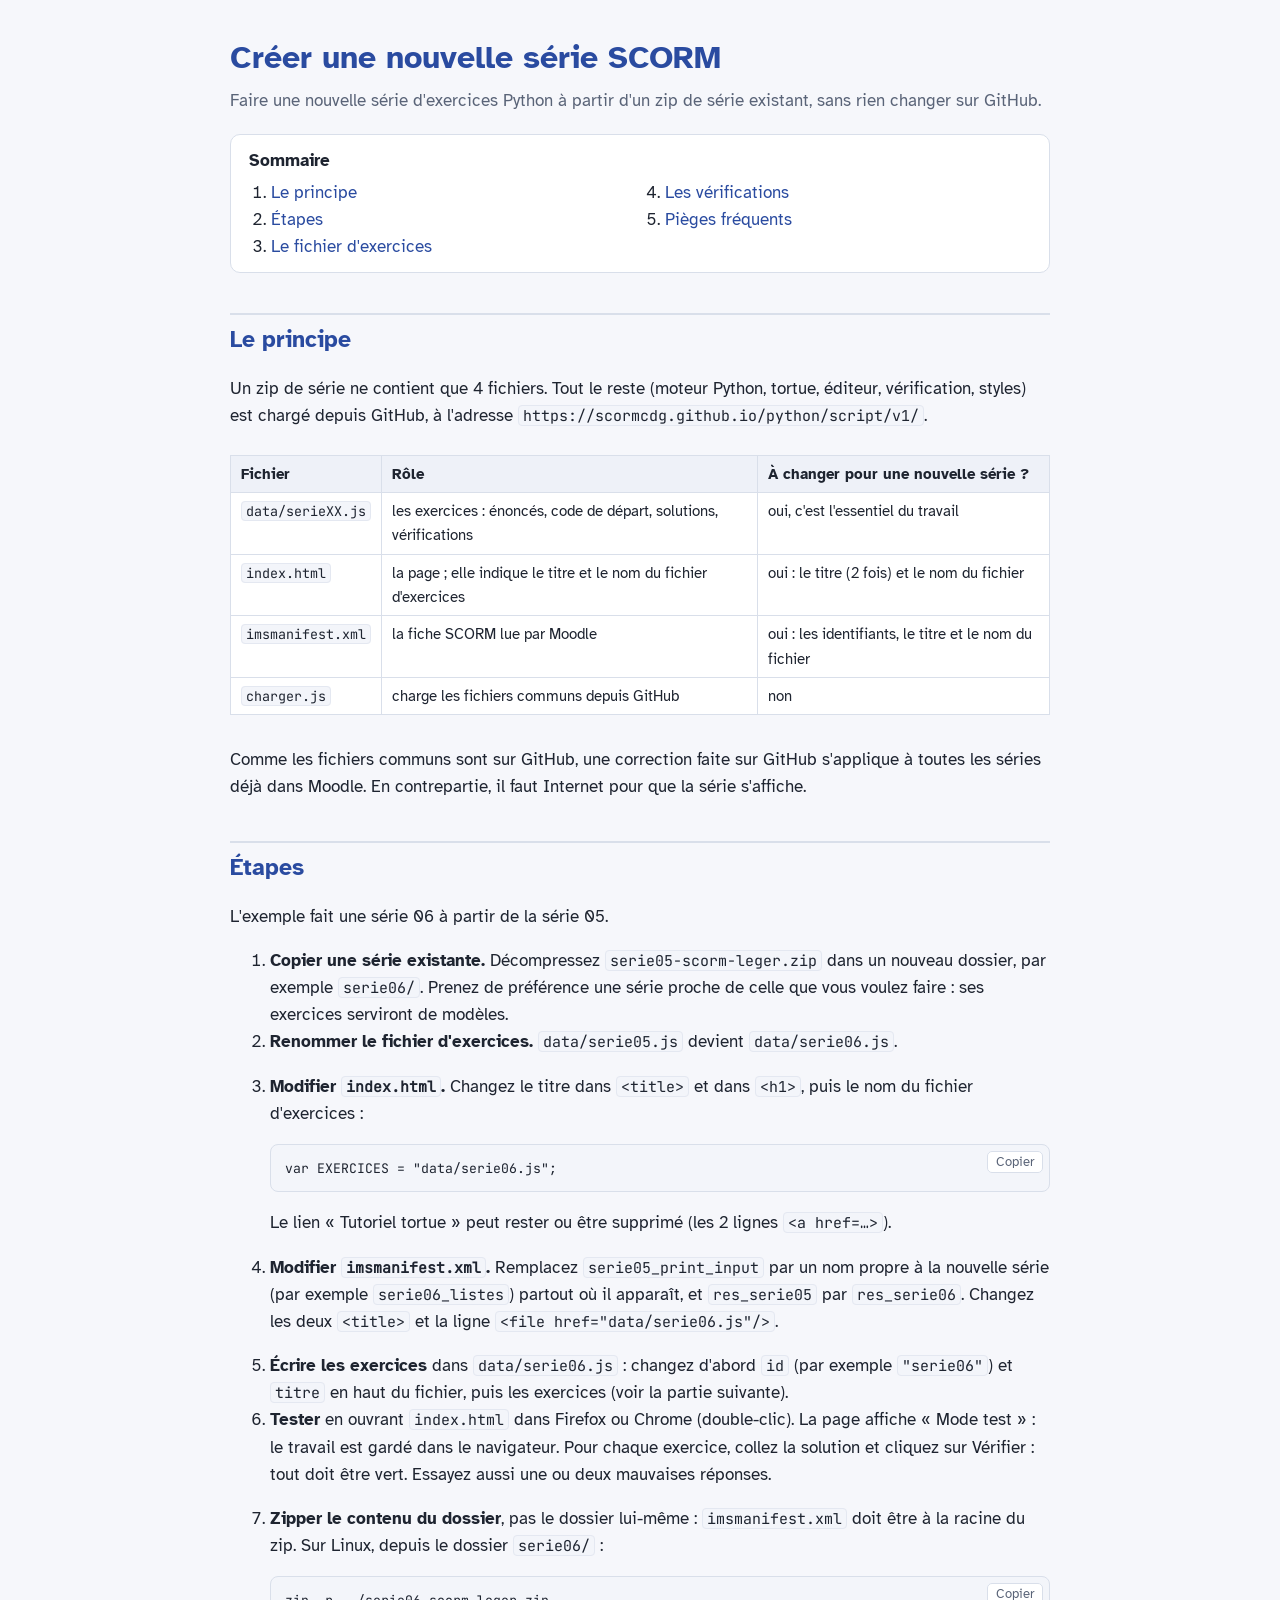
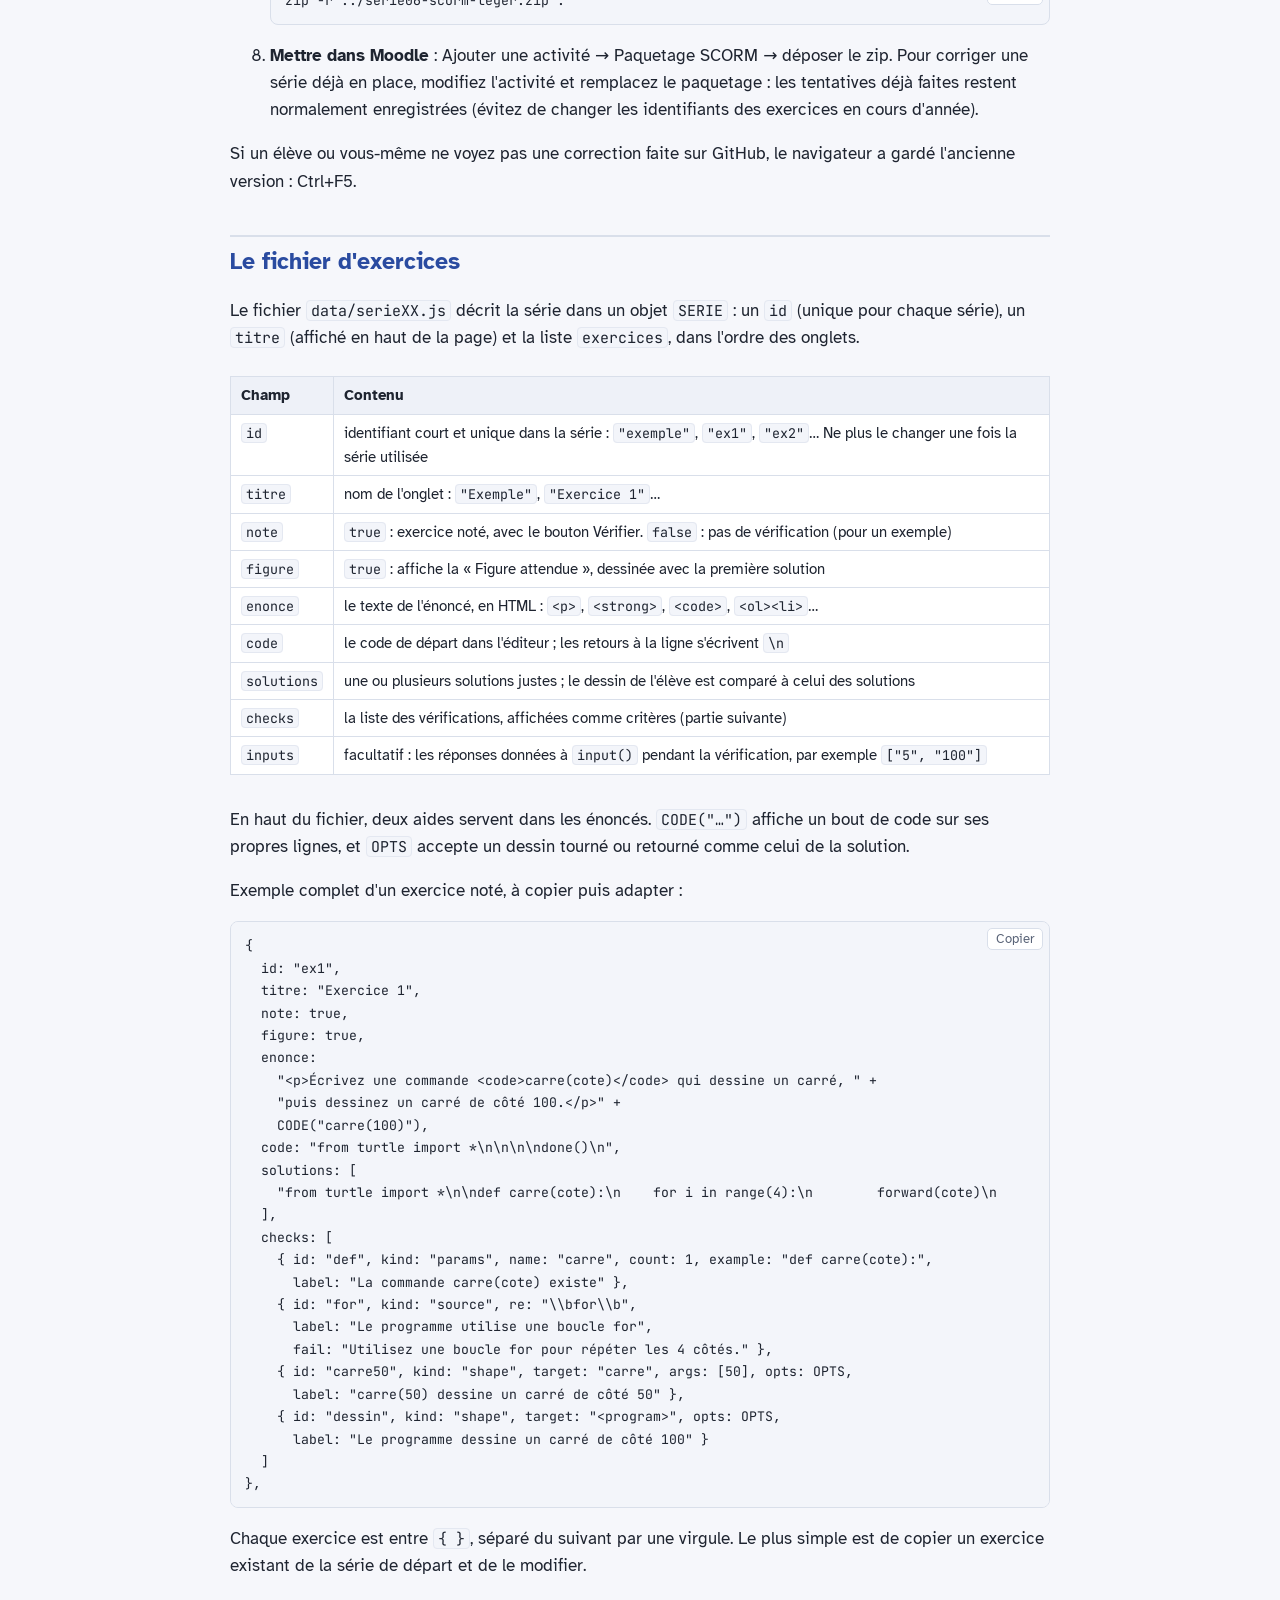
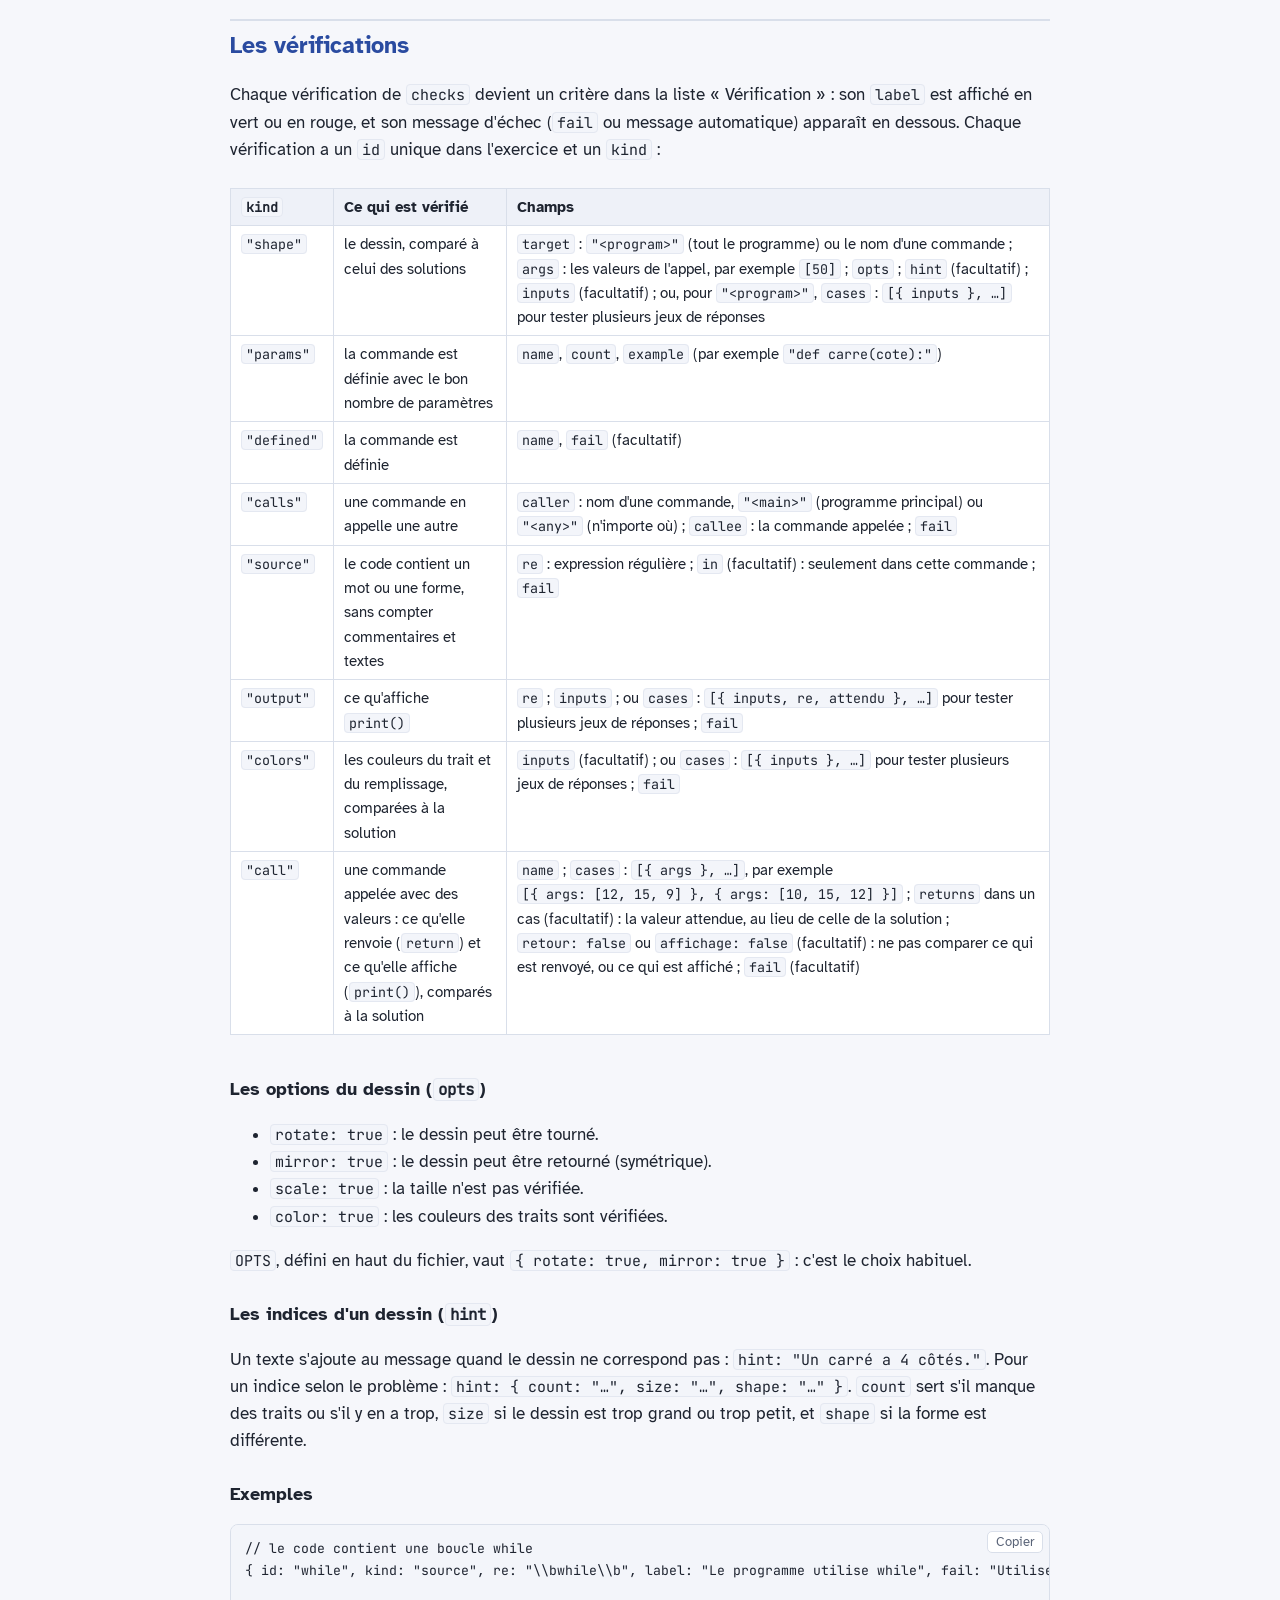
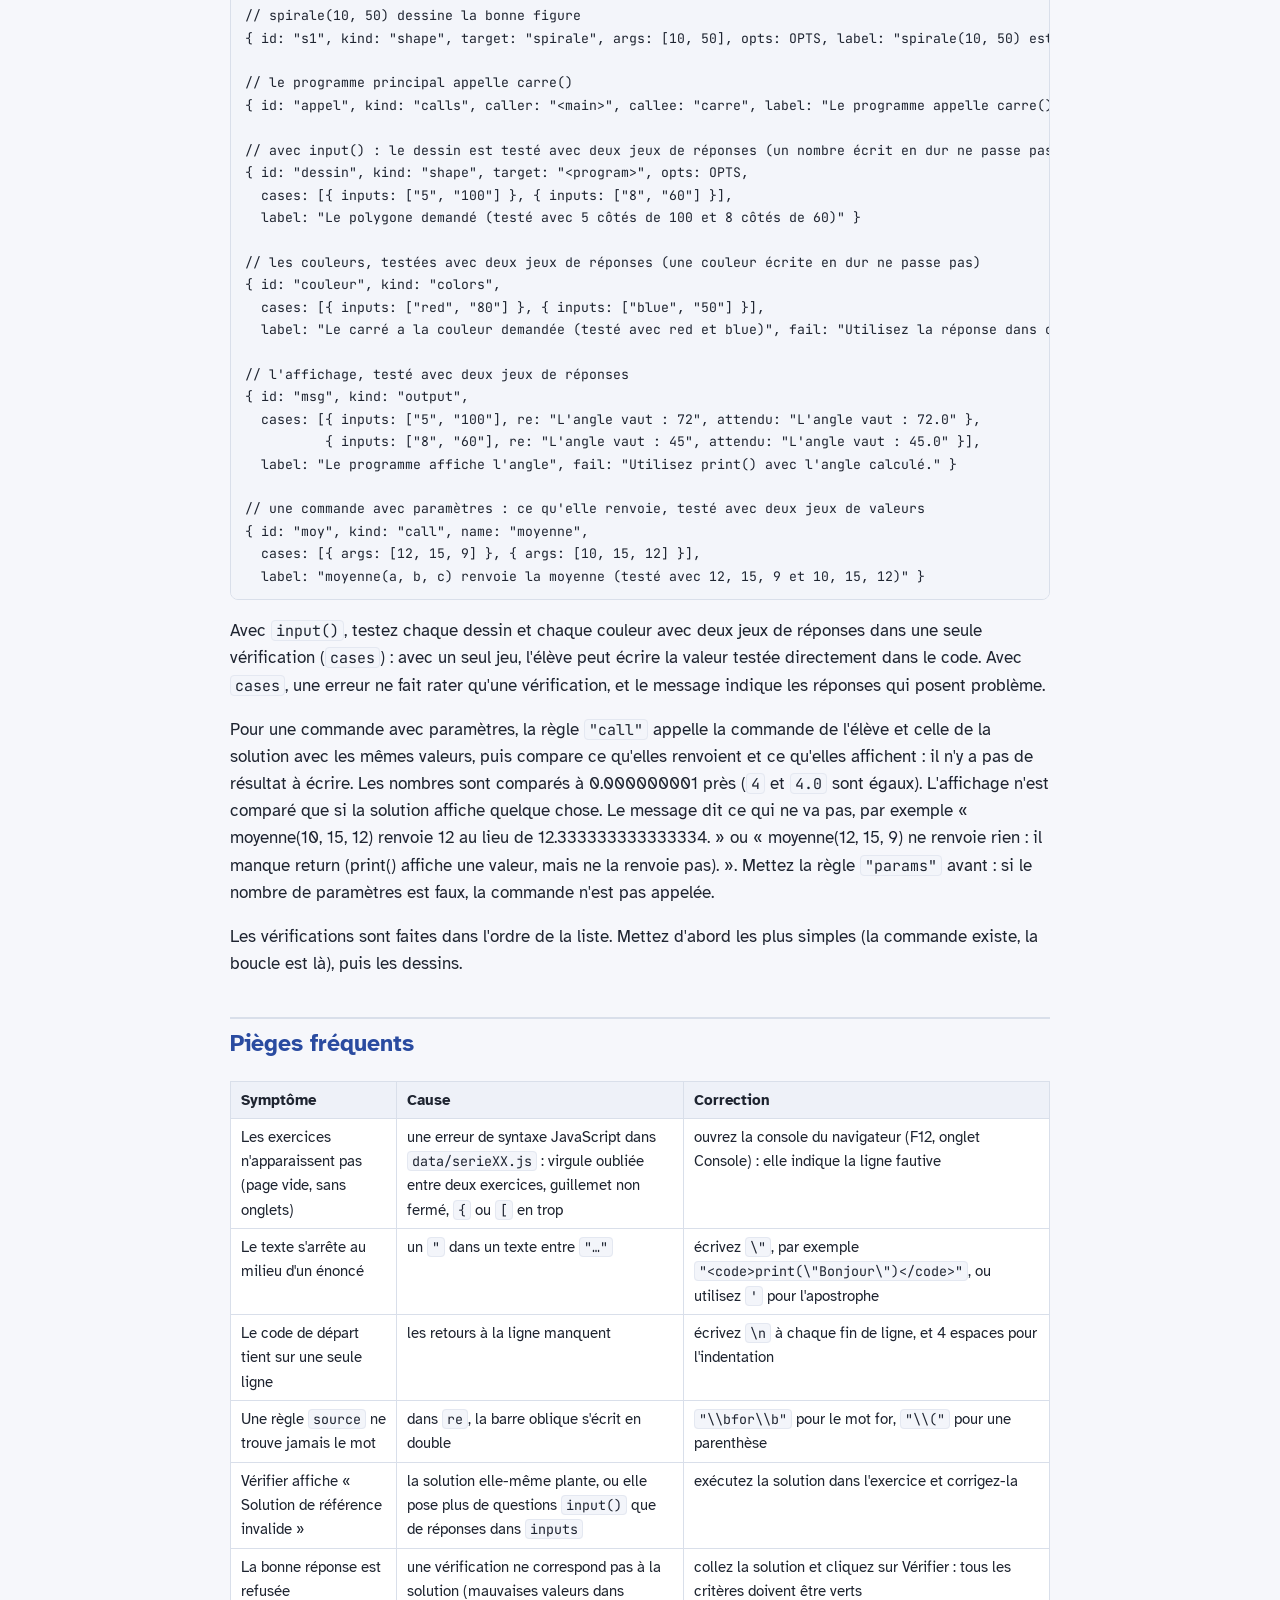
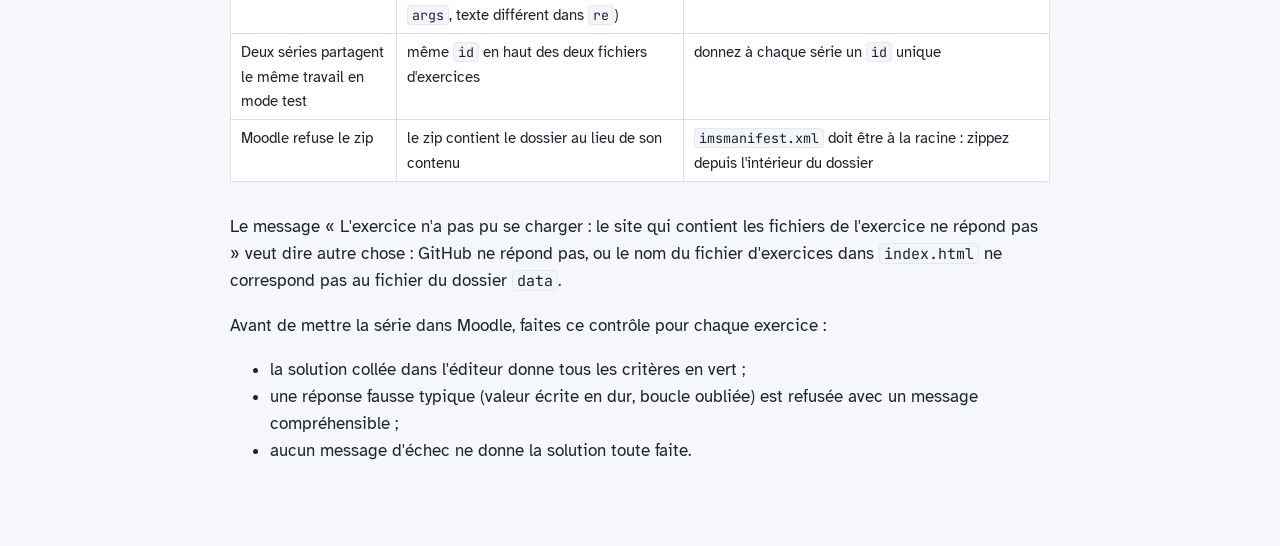
==== commit 59e18029: "Vérification : nouvelle règle « call » (valeur renvoyée et affichage d'une commande appelée avec des" ====
--- a/tutoriels/creer-serie.html
+++ b/tutoriels/creer-serie.html
@@ -227,6 +227,11 @@
 <td>les couleurs du trait et du remplissage, comparées à la solution</td>
 <td><code>inputs</code> (facultatif) ; ou <code>cases</code> : <code>[{ inputs }, …]</code> pour tester plusieurs jeux de réponses ; <code>fail</code></td>
 </tr>
+<tr>
+<td><code>"call"</code></td>
+<td>une commande appelée avec des valeurs : ce qu'elle renvoie (<code>return</code>) et ce qu'elle affiche (<code>print()</code>), comparés à la solution</td>
+<td><code>name</code> ; <code>cases</code> : <code>[{ args }, …]</code>, par exemple <code>[{ args: [12, 15, 9] }, { args: [10, 15, 12] }]</code> ; <code>returns</code> dans un cas (facultatif) : la valeur attendue, au lieu de celle de la solution ; <code>retour: false</code> ou <code>affichage: false</code> (facultatif) : ne pas comparer ce qui est renvoyé, ou ce qui est affiché ; <code>fail</code> (facultatif)</td>
+</tr>
 </tbody>
 </table>
 <h3 id="les-options-du-dessin-opts">Les options du dessin (<code>opts</code>)</h3>
@@ -264,8 +269,14 @@
 <span class="w">  </span><span class="nx">cases</span><span class="o">:</span><span class="w"> </span><span class="p">[{</span><span class="w"> </span><span class="nx">inputs</span><span class="o">:</span><span class="w"> </span><span class="p">[</span><span class="s2">"5"</span><span class="p">,</span><span class="w"> </span><span class="s2">"100"</span><span class="p">],</span><span class="w"> </span><span class="nx">re</span><span class="o">:</span><span class="w"> </span><span class="s2">"L'angle vaut : 72"</span><span class="p">,</span><span class="w"> </span><span class="nx">attendu</span><span class="o">:</span><span class="w"> </span><span class="s2">"L'angle vaut : 72.0"</span><span class="w"> </span><span class="p">},</span>
 <span class="w">          </span><span class="p">{</span><span class="w"> </span><span class="nx">inputs</span><span class="o">:</span><span class="w"> </span><span class="p">[</span><span class="s2">"8"</span><span class="p">,</span><span class="w"> </span><span class="s2">"60"</span><span class="p">],</span><span class="w"> </span><span class="nx">re</span><span class="o">:</span><span class="w"> </span><span class="s2">"L'angle vaut : 45"</span><span class="p">,</span><span class="w"> </span><span class="nx">attendu</span><span class="o">:</span><span class="w"> </span><span class="s2">"L'angle vaut : 45.0"</span><span class="w"> </span><span class="p">}],</span>
 <span class="w">  </span><span class="nx">label</span><span class="o">:</span><span class="w"> </span><span class="s2">"Le programme affiche l'angle"</span><span class="p">,</span><span class="w"> </span><span class="nx">fail</span><span class="o">:</span><span class="w"> </span><span class="s2">"Utilisez print() avec l'angle calculé."</span><span class="w"> </span><span class="p">}</span>
+
+<span class="c1">// une commande avec paramètres : ce qu'elle renvoie, testé avec deux jeux de valeurs</span>
+<span class="p">{</span><span class="w"> </span><span class="nx">id</span><span class="o">:</span><span class="w"> </span><span class="s2">"moy"</span><span class="p">,</span><span class="w"> </span><span class="nx">kind</span><span class="o">:</span><span class="w"> </span><span class="s2">"call"</span><span class="p">,</span><span class="w"> </span><span class="nx">name</span><span class="o">:</span><span class="w"> </span><span class="s2">"moyenne"</span><span class="p">,</span>
+<span class="w">  </span><span class="nx">cases</span><span class="o">:</span><span class="w"> </span><span class="p">[{</span><span class="w"> </span><span class="nx">args</span><span class="o">:</span><span class="w"> </span><span class="p">[</span><span class="mf">12</span><span class="p">,</span><span class="w"> </span><span class="mf">15</span><span class="p">,</span><span class="w"> </span><span class="mf">9</span><span class="p">]</span><span class="w"> </span><span class="p">},</span><span class="w"> </span><span class="p">{</span><span class="w"> </span><span class="nx">args</span><span class="o">:</span><span class="w"> </span><span class="p">[</span><span class="mf">10</span><span class="p">,</span><span class="w"> </span><span class="mf">15</span><span class="p">,</span><span class="w"> </span><span class="mf">12</span><span class="p">]</span><span class="w"> </span><span class="p">}],</span>
+<span class="w">  </span><span class="nx">label</span><span class="o">:</span><span class="w"> </span><span class="s2">"moyenne(a, b, c) renvoie la moyenne (testé avec 12, 15, 9 et 10, 15, 12)"</span><span class="w"> </span><span class="p">}</span>
 </code></pre></div>
 <p>Avec <code>input()</code>, testez chaque dessin et chaque couleur avec deux jeux de réponses dans une seule vérification (<code>cases</code>) : avec un seul jeu, l'élève peut écrire la valeur testée directement dans le code. Avec <code>cases</code>, une erreur ne fait rater qu'une vérification, et le message indique les réponses qui posent problème.</p>
+<p>Pour une commande avec paramètres, la règle <code>"call"</code> appelle la commande de l'élève et celle de la solution avec les mêmes valeurs, puis compare ce qu'elles renvoient et ce qu'elles affichent : il n'y a pas de résultat à écrire. Les nombres sont comparés à 0.000000001 près (<code>4</code> et <code>4.0</code> sont égaux). L'affichage n'est comparé que si la solution affiche quelque chose. Le message dit ce qui ne va pas, par exemple « moyenne(10, 15, 12) renvoie 12 au lieu de 12.333333333333334. » ou « moyenne(12, 15, 9) ne renvoie rien : il manque return (print() affiche une valeur, mais ne la renvoie pas). ». Mettez la règle <code>"params"</code> avant : si le nombre de paramètres est faux, la commande n'est pas appelée.</p>
 <p>Les vérifications sont faites dans l'ordre de la liste. Mettez d'abord les plus simples (la commande existe, la boucle est là), puis les dessins.</p>
 <h2 id="pieges-frequents">Pièges fréquents</h2>
 <table>
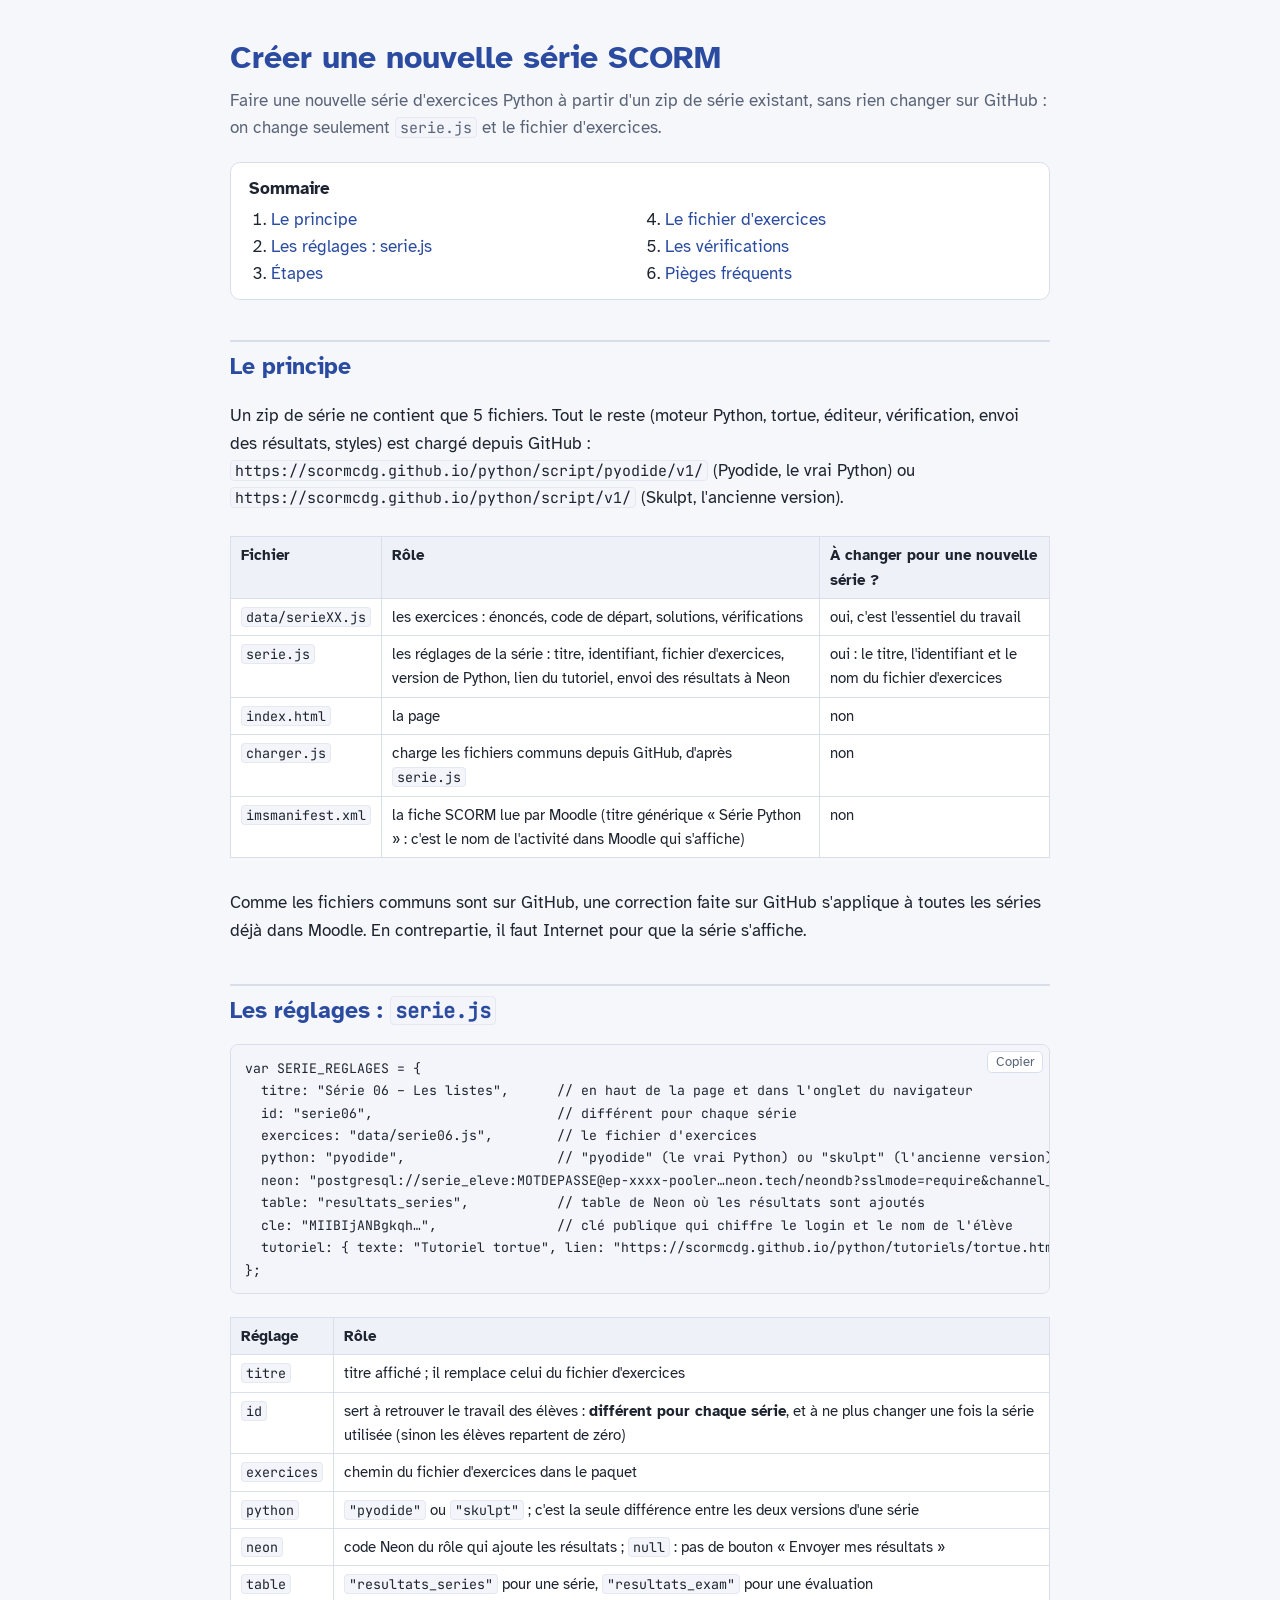
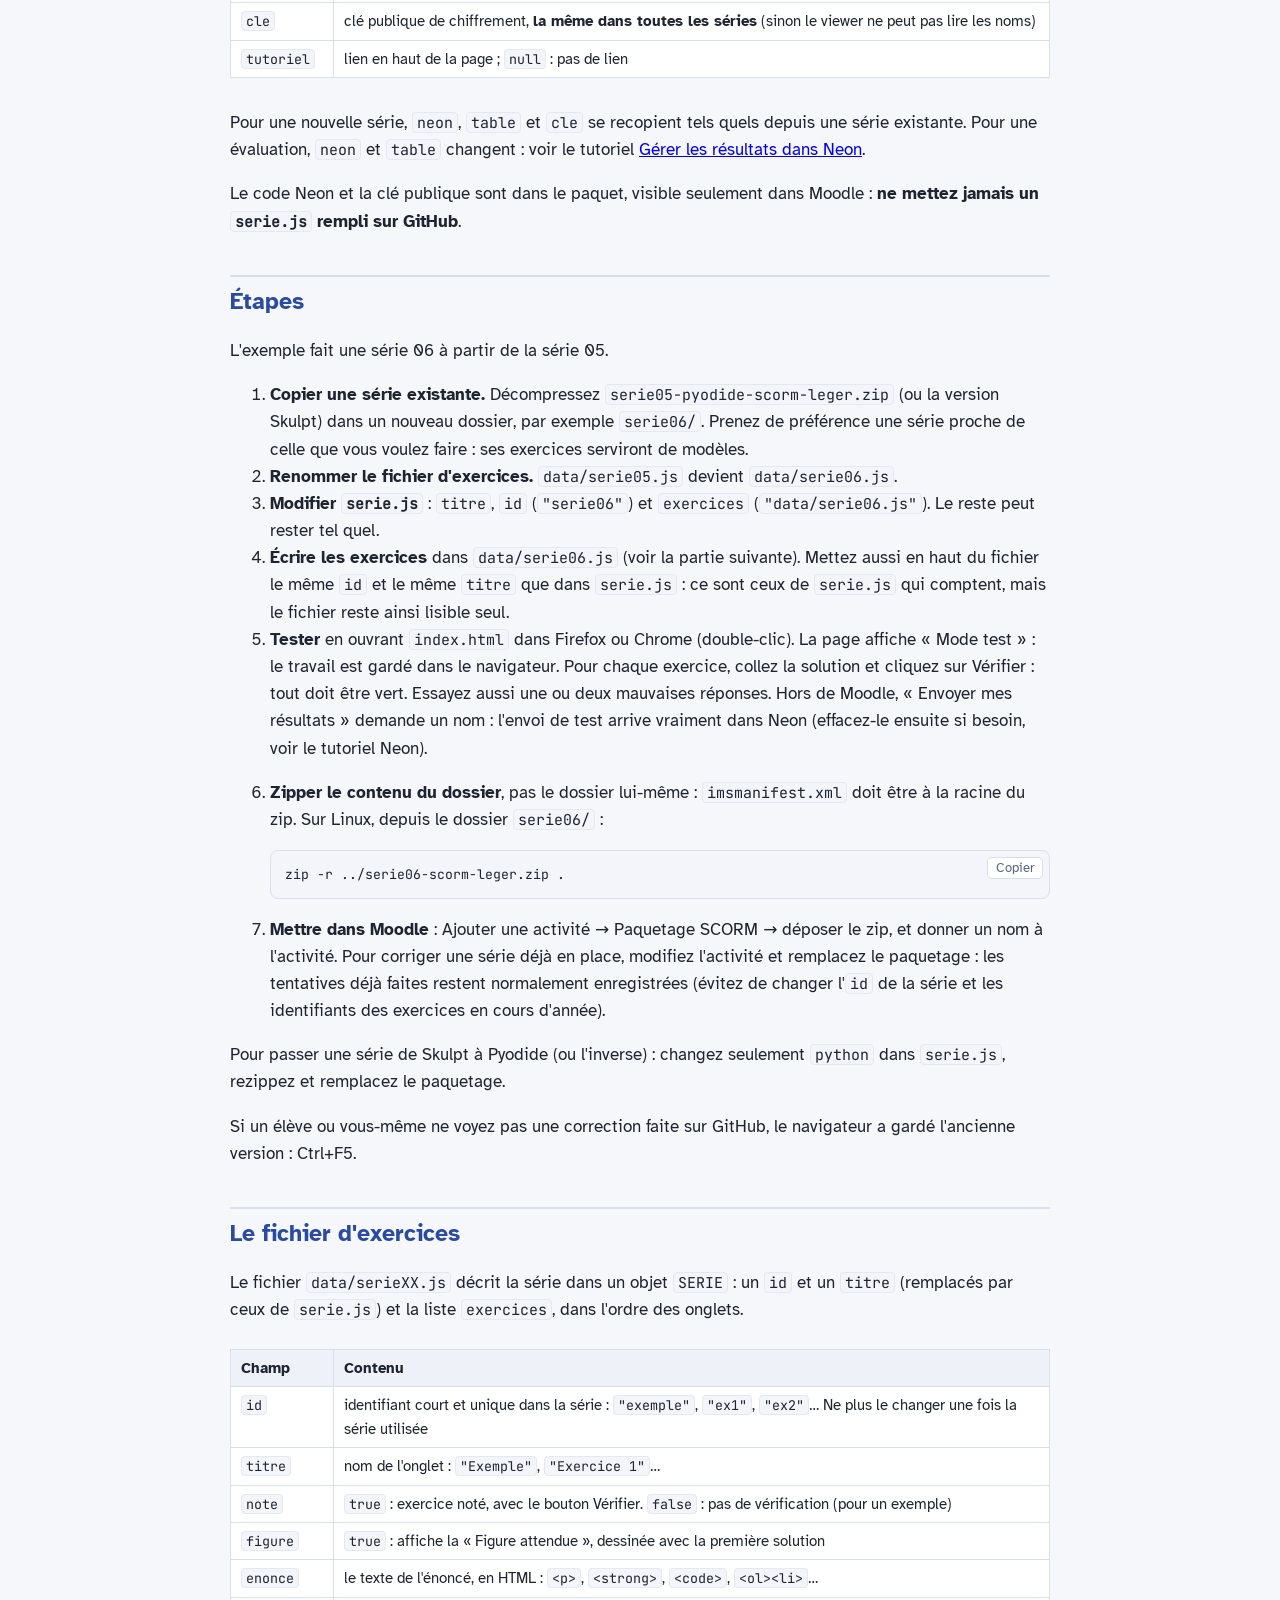
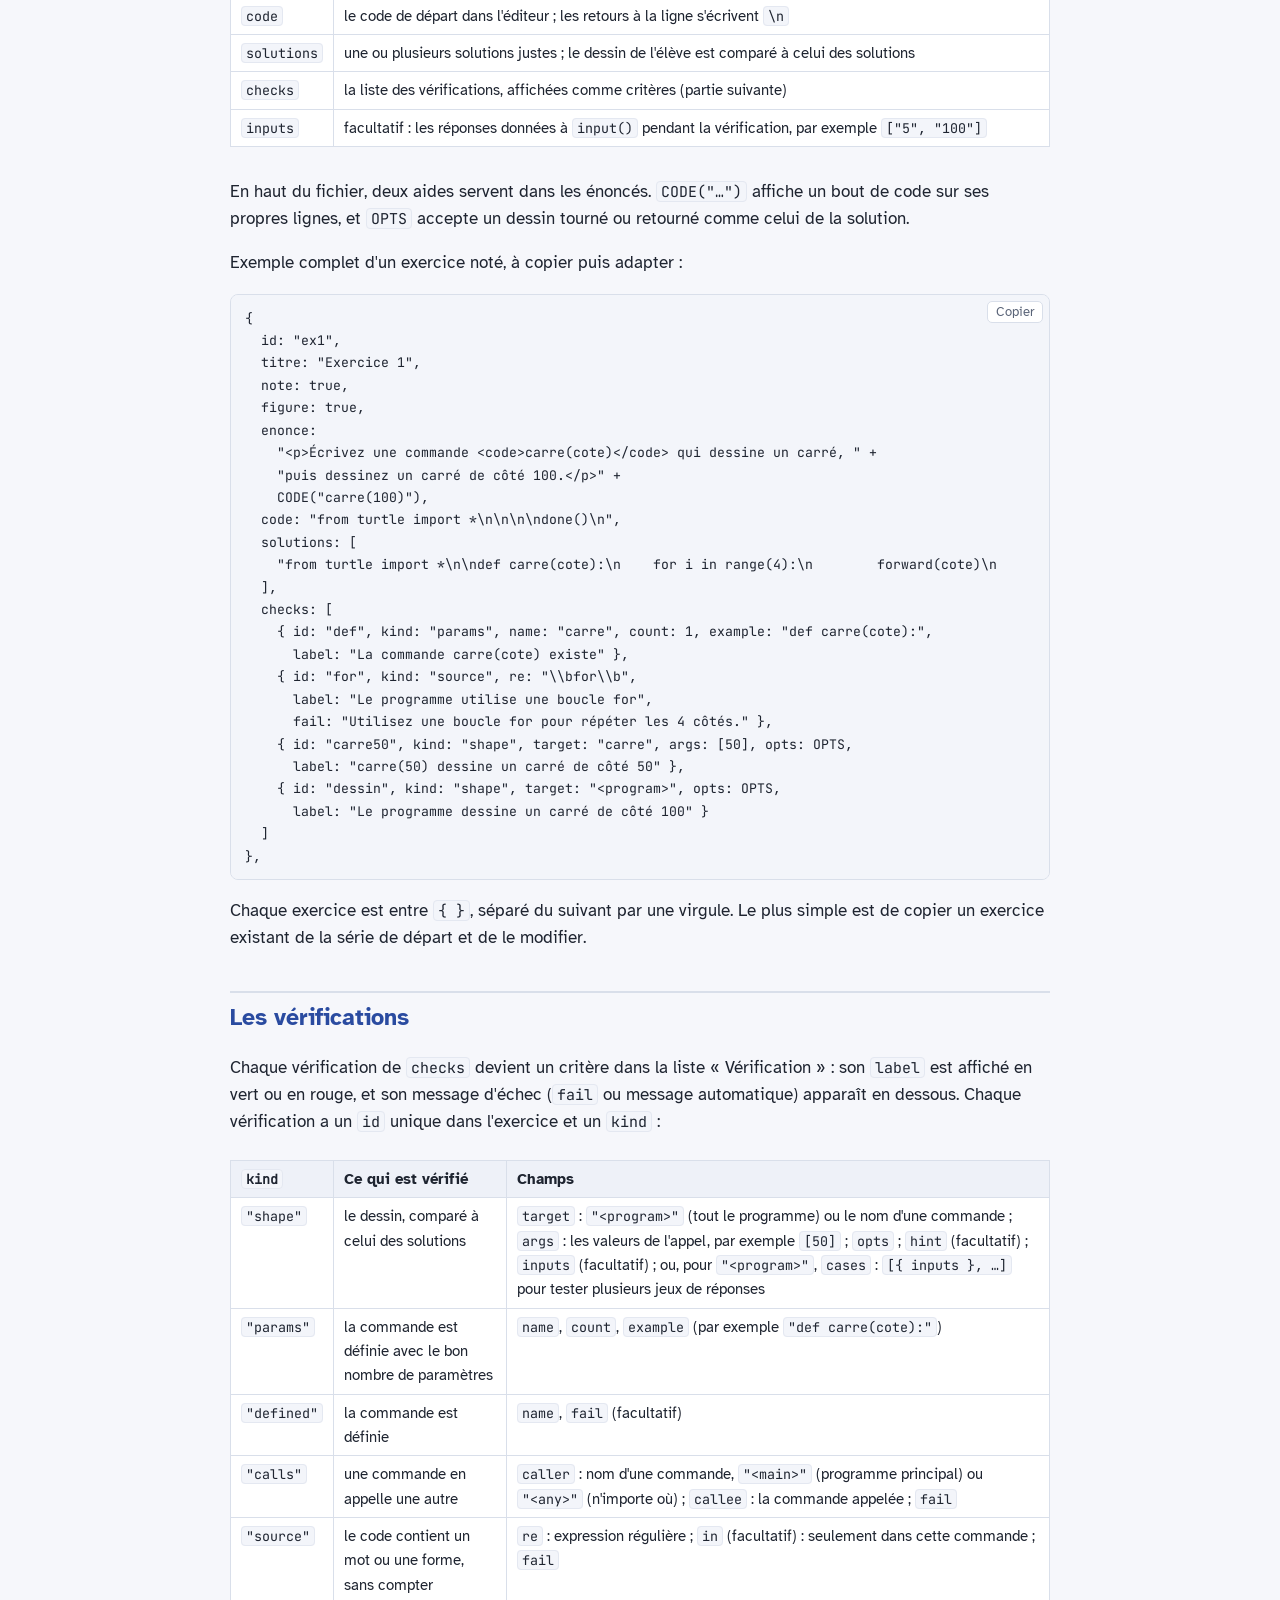
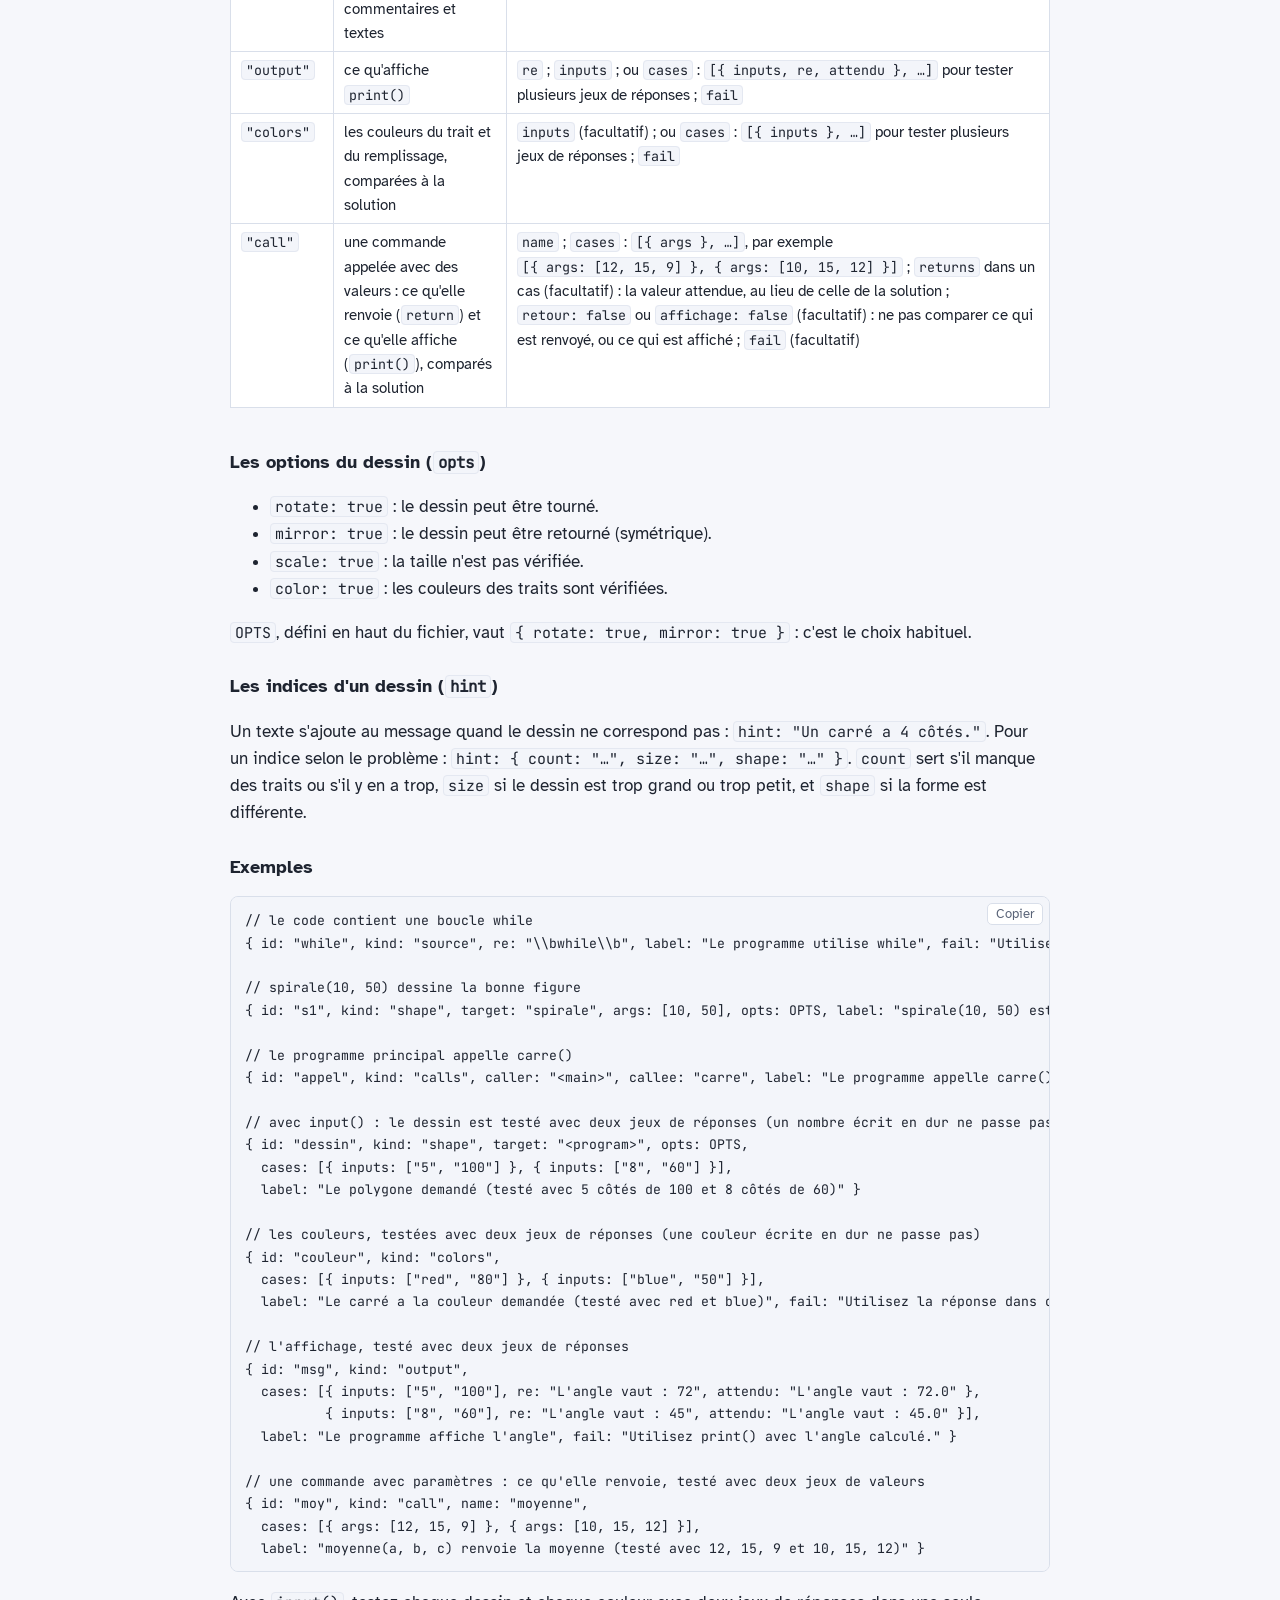
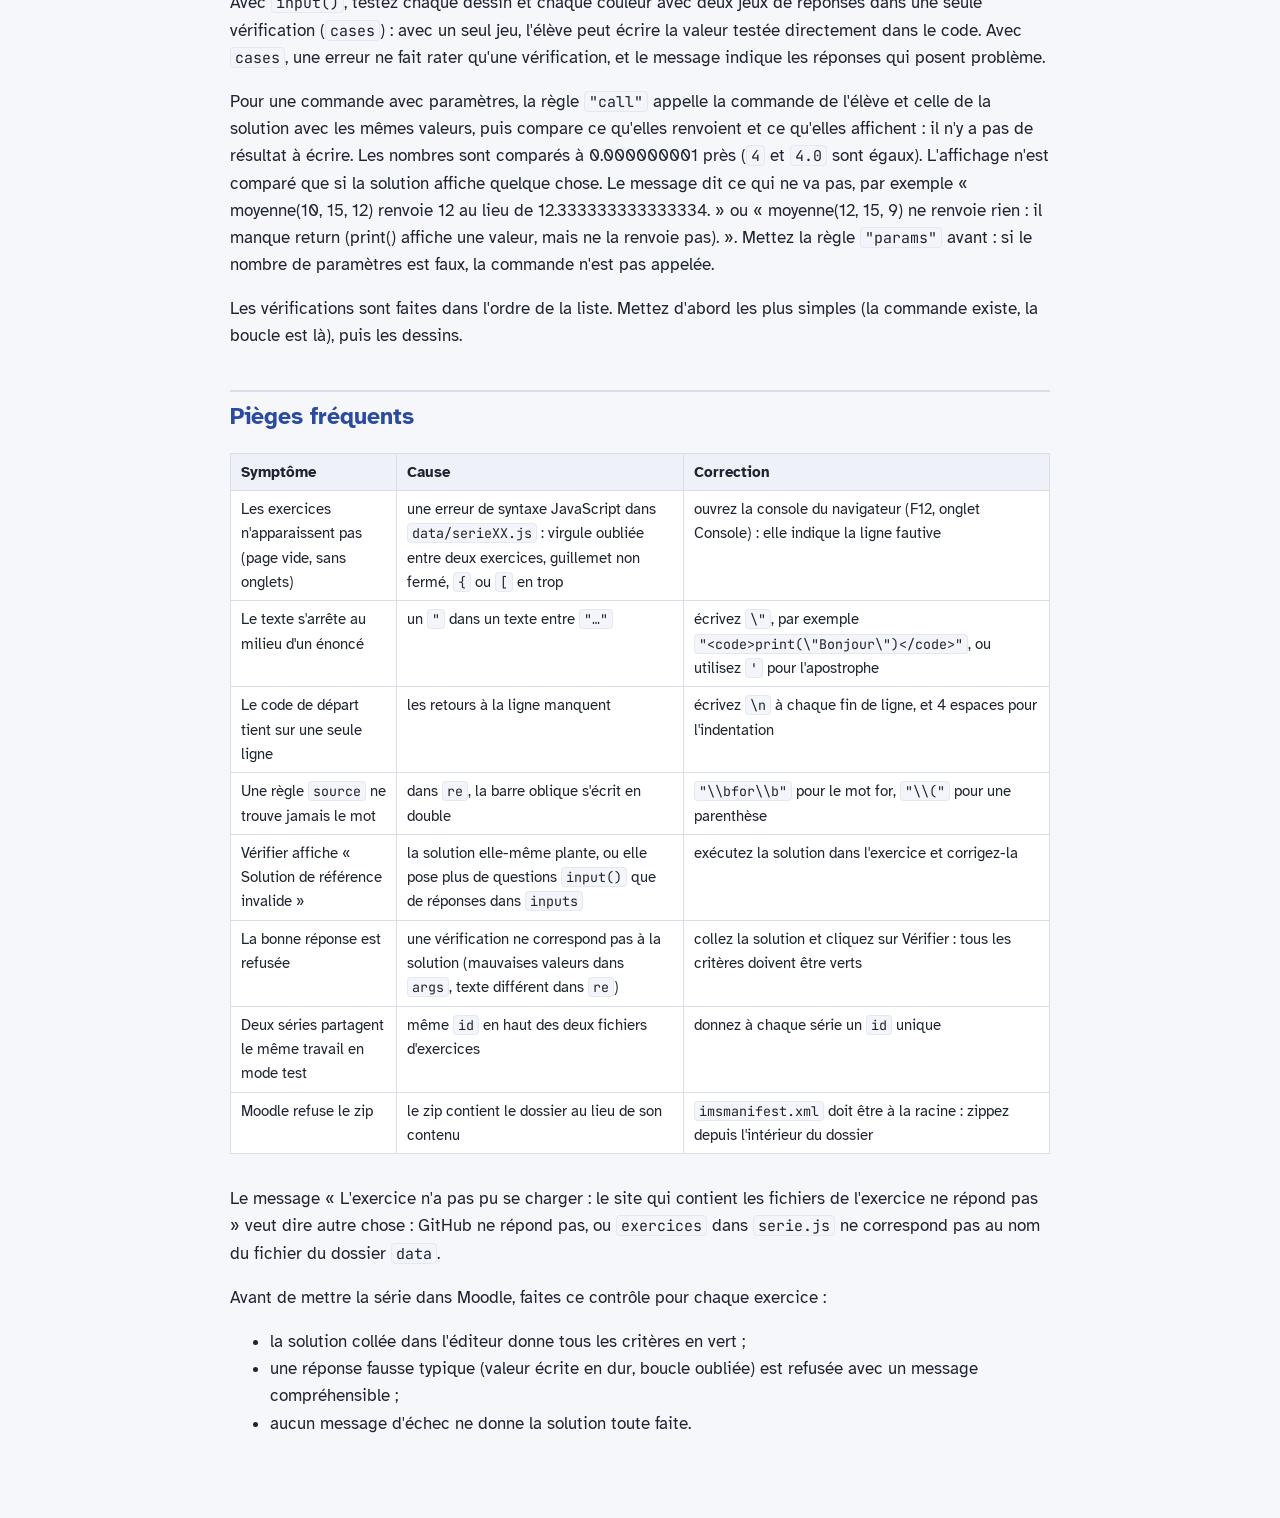
==== commit a2f26d7b: "Tutoriel créer une série : serie.js (réglages, Python, codes Neon) au lieu de index.html Co-Authored" ====
--- a/tutoriels/creer-serie.html
+++ b/tutoriels/creer-serie.html
@@ -42,10 +42,10 @@
 <body>
 <main>
 <h1>Créer une nouvelle série SCORM</h1>
-<p class="sous-titre">Faire une nouvelle série d'exercices Python à partir d'un zip de série existant, sans rien changer sur GitHub.</p>
-<nav class="sommaire"><strong>Sommaire</strong><ol><li><a href="#le-principe">Le principe</a></li><li><a href="#etapes">Étapes</a></li><li><a href="#le-fichier-dexercices">Le fichier d'exercices</a></li><li><a href="#les-verifications">Les vérifications</a></li><li><a href="#pieges-frequents">Pièges fréquents</a></li></ol></nav>
+<p class="sous-titre">Faire une nouvelle série d'exercices Python à partir d'un zip de série existant, sans rien changer sur GitHub : on change seulement <code>serie.js</code> et le fichier d'exercices.</p>
+<nav class="sommaire"><strong>Sommaire</strong><ol><li><a href="#le-principe">Le principe</a></li><li><a href="#serie-js">Les réglages : serie.js</a></li><li><a href="#etapes">Étapes</a></li><li><a href="#le-fichier-dexercices">Le fichier d'exercices</a></li><li><a href="#les-verifications">Les vérifications</a></li><li><a href="#pieges-frequents">Pièges fréquents</a></li></ol></nav>
 <h2 id="le-principe">Le principe</h2>
-<p>Un zip de série ne contient que 4 fichiers. Tout le reste (moteur Python, tortue, éditeur, vérification, styles) est chargé depuis GitHub, à l'adresse <code>https://scormcdg.github.io/python/script/v1/</code>.</p>
+<p>Un zip de série ne contient que 5 fichiers. Tout le reste (moteur Python, tortue, éditeur, vérification, envoi des résultats, styles) est chargé depuis GitHub : <code>https://scormcdg.github.io/python/script/pyodide/v1/</code> (Pyodide, le vrai Python) ou <code>https://scormcdg.github.io/python/script/v1/</code> (Skulpt, l'ancienne version).</p>
 <table>
 <thead>
 <tr>
@@ -61,51 +61,78 @@
 <td>oui, c'est l'essentiel du travail</td>
 </tr>
 <tr>
+<td><code>serie.js</code></td>
+<td>les réglages de la série : titre, identifiant, fichier d'exercices, version de Python, lien du tutoriel, envoi des résultats à Neon</td>
+<td>oui : le titre, l'identifiant et le nom du fichier d'exercices</td>
+</tr>
+<tr>
 <td><code>index.html</code></td>
-<td>la page ; elle indique le titre et le nom du fichier d'exercices</td>
-<td>oui : le titre (2 fois) et le nom du fichier</td>
+<td>la page</td>
+<td>non</td>
+</tr>
+<tr>
+<td><code>charger.js</code></td>
+<td>charge les fichiers communs depuis GitHub, d'après <code>serie.js</code></td>
+<td>non</td>
 </tr>
 <tr>
 <td><code>imsmanifest.xml</code></td>
-<td>la fiche SCORM lue par Moodle</td>
-<td>oui : les identifiants, le titre et le nom du fichier</td>
-</tr>
-<tr>
-<td><code>charger.js</code></td>
-<td>charge les fichiers communs depuis GitHub</td>
+<td>la fiche SCORM lue par Moodle (titre générique « Série Python » : c'est le nom de l'activité dans Moodle qui s'affiche)</td>
 <td>non</td>
 </tr>
 </tbody>
 </table>
 <p>Comme les fichiers communs sont sur GitHub, une correction faite sur GitHub s'applique à toutes les séries déjà dans Moodle. En contrepartie, il faut Internet pour que la série s'affiche.</p>
+
+<h2 id="serie-js">Les réglages : <code>serie.js</code></h2>
+<div class="highlight"><pre><span></span><code>var SERIE_REGLAGES = {
+  titre: "Série 06 – Les listes",      // en haut de la page et dans l'onglet du navigateur
+  id: "serie06",                       // différent pour chaque série
+  exercices: "data/serie06.js",        // le fichier d'exercices
+  python: "pyodide",                   // "pyodide" (le vrai Python) ou "skulpt" (l'ancienne version)
+  neon: "postgresql://serie_eleve:MOTDEPASSE@ep-xxxx-pooler…neon.tech/neondb?sslmode=require&amp;channel_binding=require",
+  table: "resultats_series",           // table de Neon où les résultats sont ajoutés
+  cle: "MIIBIjANBgkqh…",               // clé publique qui chiffre le login et le nom de l'élève
+  tutoriel: { texte: "Tutoriel tortue", lien: "https://scormcdg.github.io/python/tutoriels/tortue.html" }
+};
+</code></pre></div>
+<table>
+<thead><tr><th>Réglage</th><th>Rôle</th></tr></thead>
+<tbody>
+<tr><td><code>titre</code></td><td>titre affiché ; il remplace celui du fichier d'exercices</td></tr>
+<tr><td><code>id</code></td><td>sert à retrouver le travail des élèves : <strong>différent pour chaque série</strong>, et à ne plus changer une fois la série utilisée (sinon les élèves repartent de zéro)</td></tr>
+<tr><td><code>exercices</code></td><td>chemin du fichier d'exercices dans le paquet</td></tr>
+<tr><td><code>python</code></td><td><code>"pyodide"</code> ou <code>"skulpt"</code> ; c'est la seule différence entre les deux versions d'une série</td></tr>
+<tr><td><code>neon</code></td><td>code Neon du rôle qui ajoute les résultats ; <code>null</code> : pas de bouton « Envoyer mes résultats »</td></tr>
+<tr><td><code>table</code></td><td><code>"resultats_series"</code> pour une série, <code>"resultats_exam"</code> pour une évaluation</td></tr>
+<tr><td><code>cle</code></td><td>clé publique de chiffrement, <strong>la même dans toutes les séries</strong> (sinon le viewer ne peut pas lire les noms)</td></tr>
+<tr><td><code>tutoriel</code></td><td>lien en haut de la page ; <code>null</code> : pas de lien</td></tr>
+</tbody>
+</table>
+<p>Pour une nouvelle série, <code>neon</code>, <code>table</code> et <code>cle</code> se recopient tels quels depuis une série existante. Pour une évaluation, <code>neon</code> et <code>table</code> changent : voir le tutoriel <a href="neon.html">Gérer les résultats dans Neon</a>.</p>
+<p>Le code Neon et la clé publique sont dans le paquet, visible seulement dans Moodle : <strong>ne mettez jamais un <code>serie.js</code> rempli sur GitHub</strong>.</p>
+
 <h2 id="etapes">Étapes</h2>
 <p>L'exemple fait une série 06 à partir de la série 05.</p>
 <ol>
-<li><strong>Copier une série existante.</strong> Décompressez <code>serie05-scorm-leger.zip</code> dans un nouveau dossier, par exemple <code>serie06/</code>. Prenez de préférence une série proche de celle que vous voulez faire : ses exercices serviront de modèles.</li>
+<li><strong>Copier une série existante.</strong> Décompressez <code>serie05-pyodide-scorm-leger.zip</code> (ou la version Skulpt) dans un nouveau dossier, par exemple <code>serie06/</code>. Prenez de préférence une série proche de celle que vous voulez faire : ses exercices serviront de modèles.</li>
 <li><strong>Renommer le fichier d'exercices.</strong> <code>data/serie05.js</code> devient <code>data/serie06.js</code>.</li>
-<li>
-<p><strong>Modifier <code>index.html</code>.</strong> Changez le titre dans <code>&lt;title&gt;</code> et dans <code>&lt;h1&gt;</code>, puis le nom du fichier d'exercices :</p>
-<div class="highlight"><pre><span></span><code>var EXERCICES = "data/serie06.js";
-</code></pre></div>
-<p>Le lien « Tutoriel tortue » peut rester ou être supprimé (les 2 lignes <code>&lt;a href=…&gt;</code>).</p>
-</li>
-<li>
-<p><strong>Modifier <code>imsmanifest.xml</code>.</strong> Remplacez <code>serie05_print_input</code> par un nom propre à la nouvelle série (par exemple <code>serie06_listes</code>) partout où il apparaît, et <code>res_serie05</code> par <code>res_serie06</code>. Changez les deux <code>&lt;title&gt;</code> et la ligne <code>&lt;file href="data/serie06.js"/&gt;</code>.</p>
-</li>
-<li><strong>Écrire les exercices</strong> dans <code>data/serie06.js</code> : changez d'abord <code>id</code> (par exemple <code>"serie06"</code>) et <code>titre</code> en haut du fichier, puis les exercices (voir la partie suivante).</li>
-<li><strong>Tester</strong> en ouvrant <code>index.html</code> dans Firefox ou Chrome (double-clic). La page affiche « Mode test » : le travail est gardé dans le navigateur. Pour chaque exercice, collez la solution et cliquez sur Vérifier : tout doit être vert. Essayez aussi une ou deux mauvaises réponses.</li>
+<li><strong>Modifier <code>serie.js</code></strong> : <code>titre</code>, <code>id</code> (<code>"serie06"</code>) et <code>exercices</code> (<code>"data/serie06.js"</code>). Le reste peut rester tel quel.</li>
+<li><strong>Écrire les exercices</strong> dans <code>data/serie06.js</code> (voir la partie suivante). Mettez aussi en haut du fichier le même <code>id</code> et le même <code>titre</code> que dans <code>serie.js</code> : ce sont ceux de <code>serie.js</code> qui comptent, mais le fichier reste ainsi lisible seul.</li>
+<li><strong>Tester</strong> en ouvrant <code>index.html</code> dans Firefox ou Chrome (double-clic). La page affiche « Mode test » : le travail est gardé dans le navigateur. Pour chaque exercice, collez la solution et cliquez sur Vérifier : tout doit être vert. Essayez aussi une ou deux mauvaises réponses. Hors de Moodle, « Envoyer mes résultats » demande un nom : l'envoi de test arrive vraiment dans Neon (effacez-le ensuite si besoin, voir le tutoriel Neon).</li>
 <li>
 <p><strong>Zipper le contenu du dossier</strong>, pas le dossier lui-même : <code>imsmanifest.xml</code> doit être à la racine du zip. Sur Linux, depuis le dossier <code>serie06/</code> :</p>
 <div class="highlight"><pre><span></span><code>zip<span class="w"> </span>-r<span class="w"> </span>../serie06-scorm-leger.zip<span class="w"> </span>.
 </code></pre></div>
 </li>
 <li>
-<p><strong>Mettre dans Moodle</strong> : Ajouter une activité → Paquetage SCORM → déposer le zip. Pour corriger une série déjà en place, modifiez l'activité et remplacez le paquetage : les tentatives déjà faites restent normalement enregistrées (évitez de changer les identifiants des exercices en cours d'année).</p>
+<p><strong>Mettre dans Moodle</strong> : Ajouter une activité → Paquetage SCORM → déposer le zip, et donner un nom à l'activité. Pour corriger une série déjà en place, modifiez l'activité et remplacez le paquetage : les tentatives déjà faites restent normalement enregistrées (évitez de changer l'<code>id</code> de la série et les identifiants des exercices en cours d'année).</p>
 </li>
 </ol>
+<p>Pour passer une série de Skulpt à Pyodide (ou l'inverse) : changez seulement <code>python</code> dans <code>serie.js</code>, rezippez et remplacez le paquetage.</p>
 <p>Si un élève ou vous-même ne voyez pas une correction faite sur GitHub, le navigateur a gardé l'ancienne version : Ctrl+F5.</p>
 <h2 id="le-fichier-dexercices">Le fichier d'exercices</h2>
-<p>Le fichier <code>data/serieXX.js</code> décrit la série dans un objet <code>SERIE</code> : un <code>id</code> (unique pour chaque série), un <code>titre</code> (affiché en haut de la page) et la liste <code>exercices</code>, dans l'ordre des onglets.</p>
+<p>Le fichier <code>data/serieXX.js</code> décrit la série dans un objet <code>SERIE</code> : un <code>id</code> et un <code>titre</code> (remplacés par ceux de <code>serie.js</code>) et la liste <code>exercices</code>, dans l'ordre des onglets.</p>
 <table>
 <thead>
 <tr>
@@ -330,7 +357,7 @@
 </tr>
 </tbody>
 </table>
-<p>Le message « L'exercice n'a pas pu se charger : le site qui contient les fichiers de l'exercice ne répond pas » veut dire autre chose : GitHub ne répond pas, ou le nom du fichier d'exercices dans <code>index.html</code> ne correspond pas au fichier du dossier <code>data</code>.</p>
+<p>Le message « L'exercice n'a pas pu se charger : le site qui contient les fichiers de l'exercice ne répond pas » veut dire autre chose : GitHub ne répond pas, ou <code>exercices</code> dans <code>serie.js</code> ne correspond pas au nom du fichier du dossier <code>data</code>.</p>
 <p>Avant de mettre la série dans Moodle, faites ce contrôle pour chaque exercice :</p>
 <ul>
 <li>la solution collée dans l'éditeur donne tous les critères en vert ;</li>
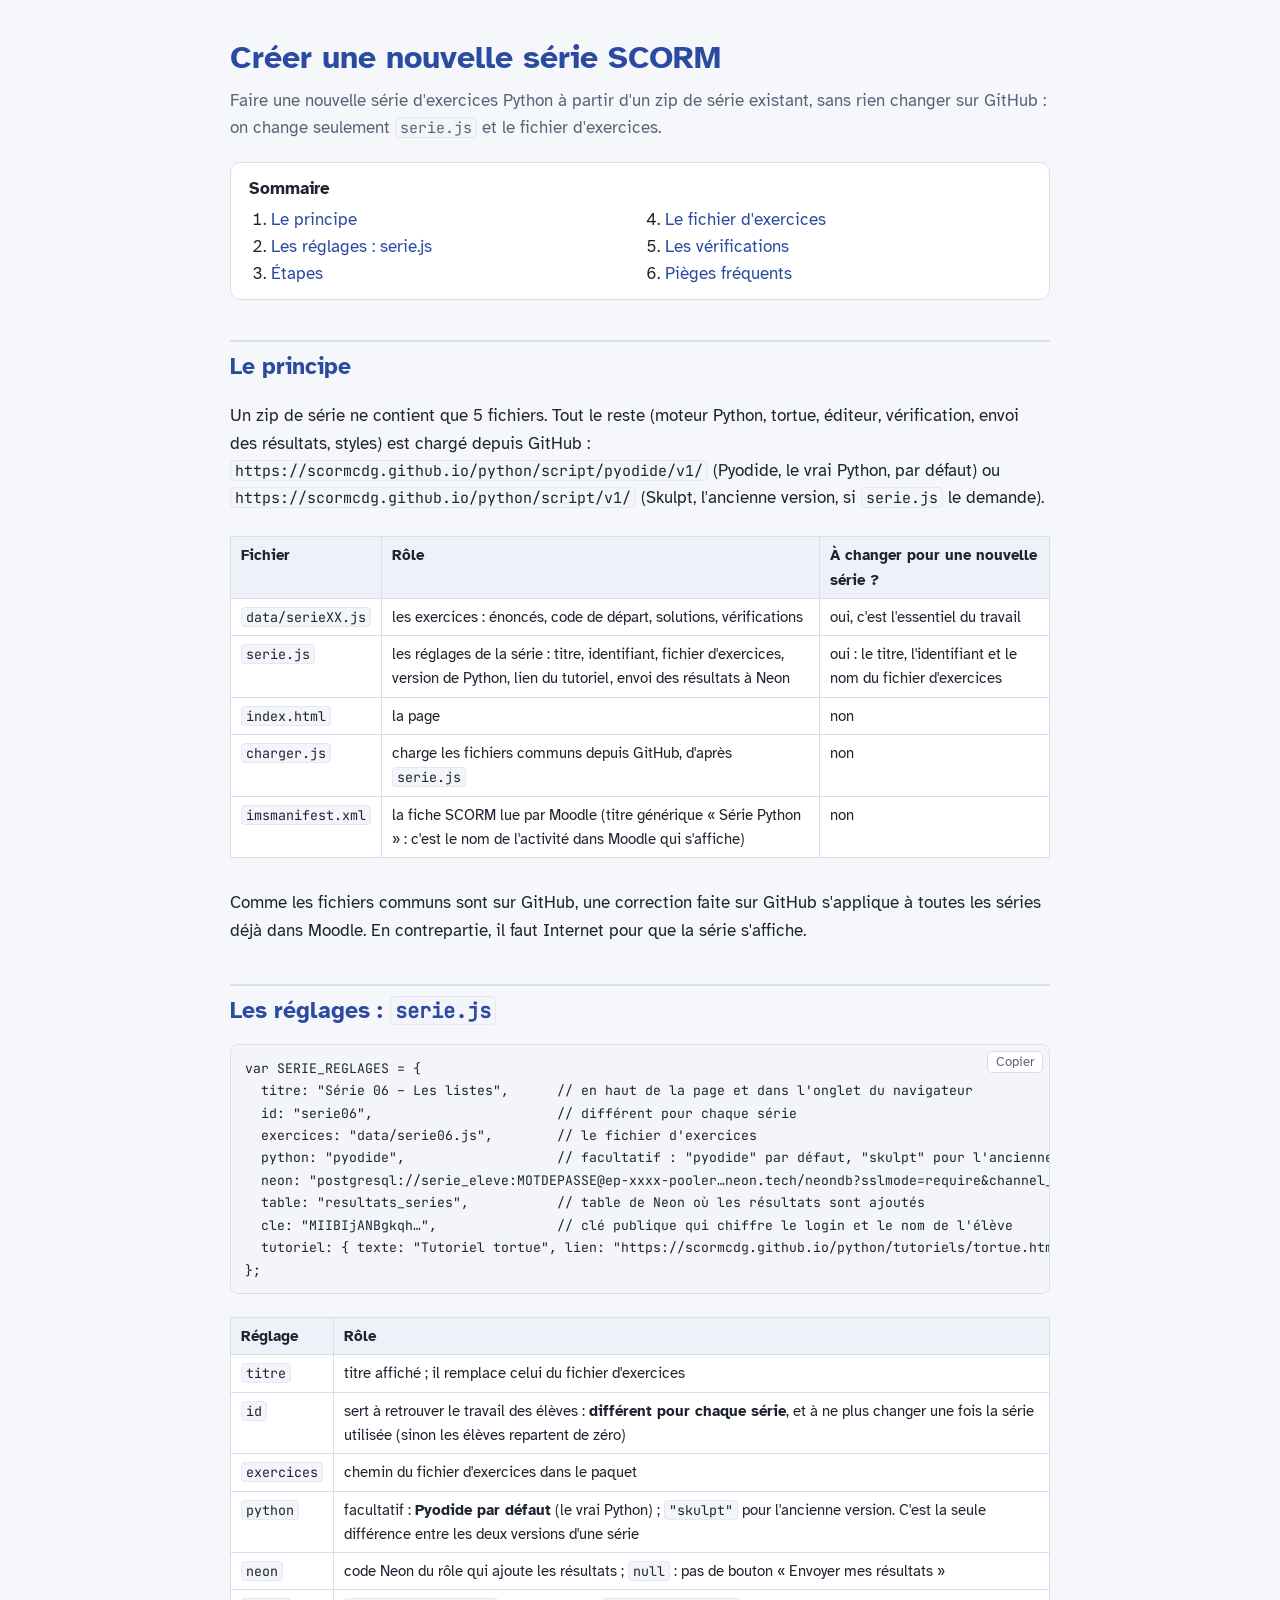
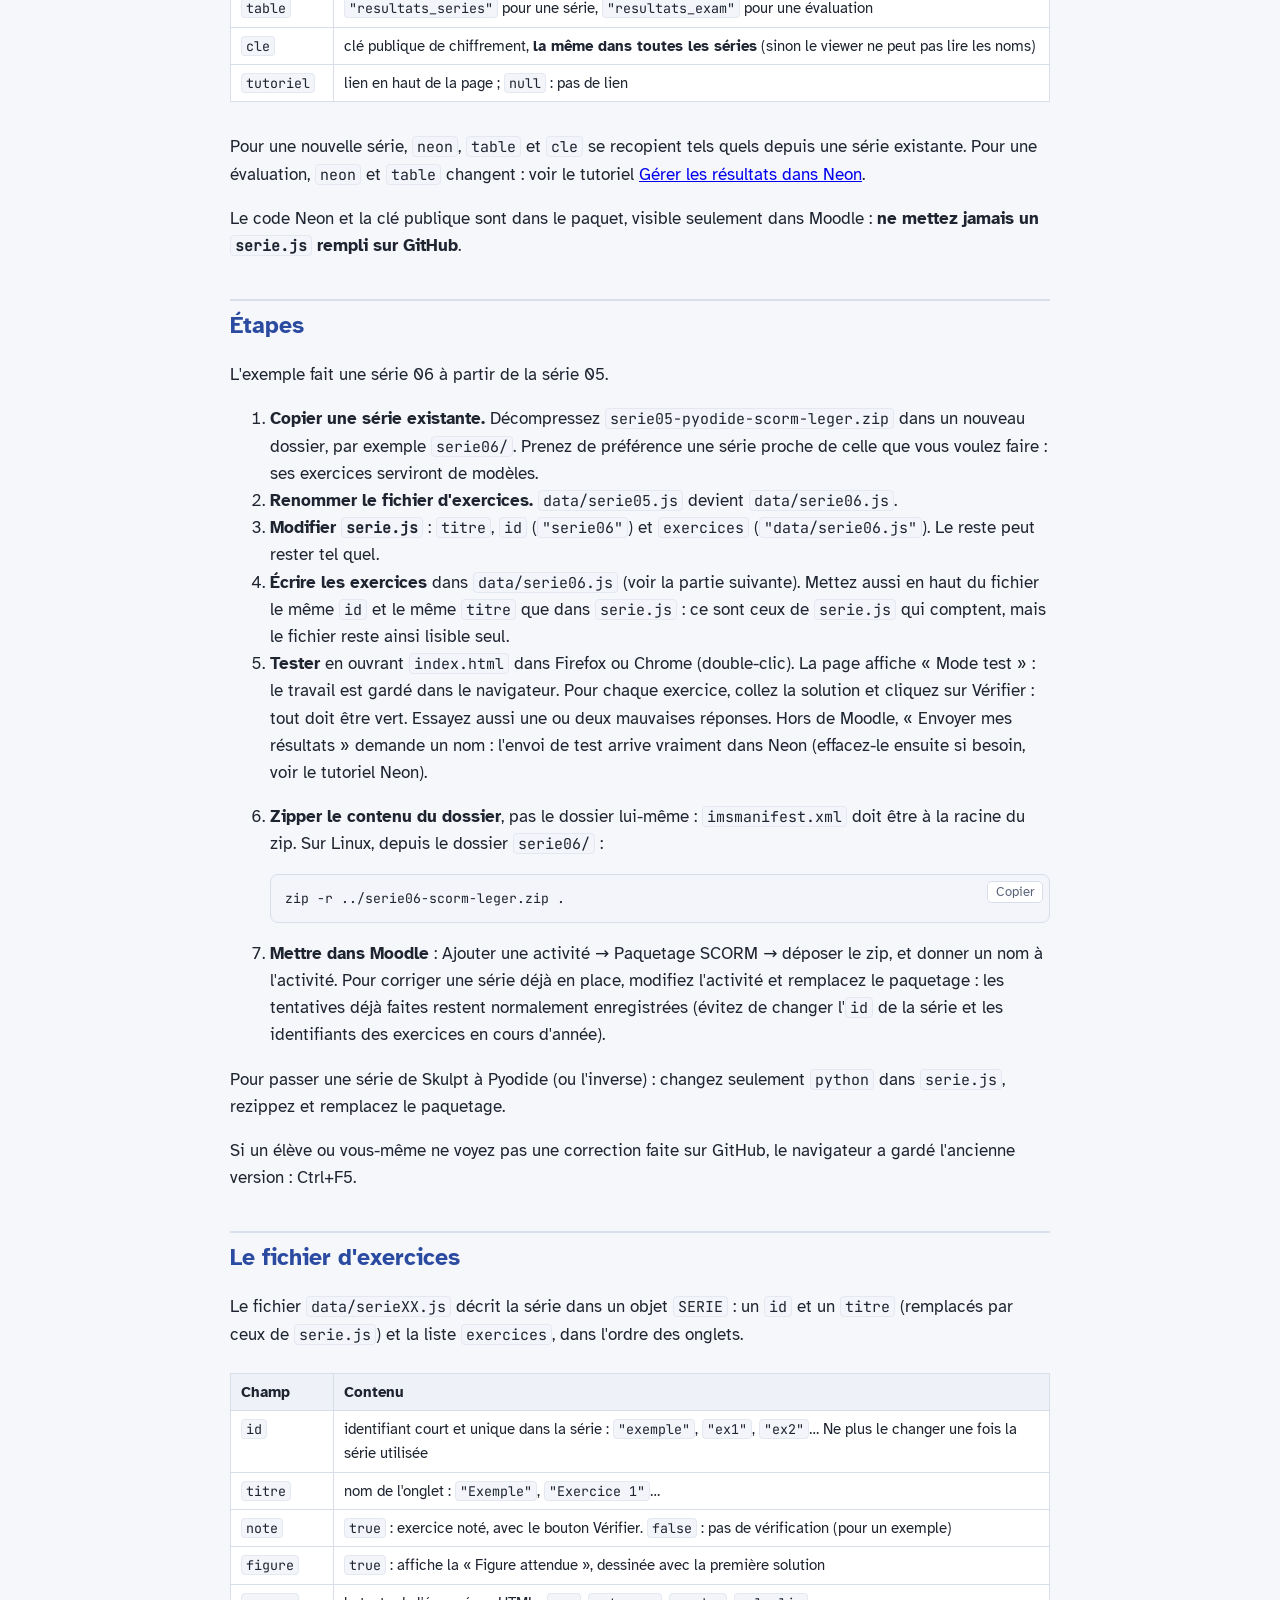
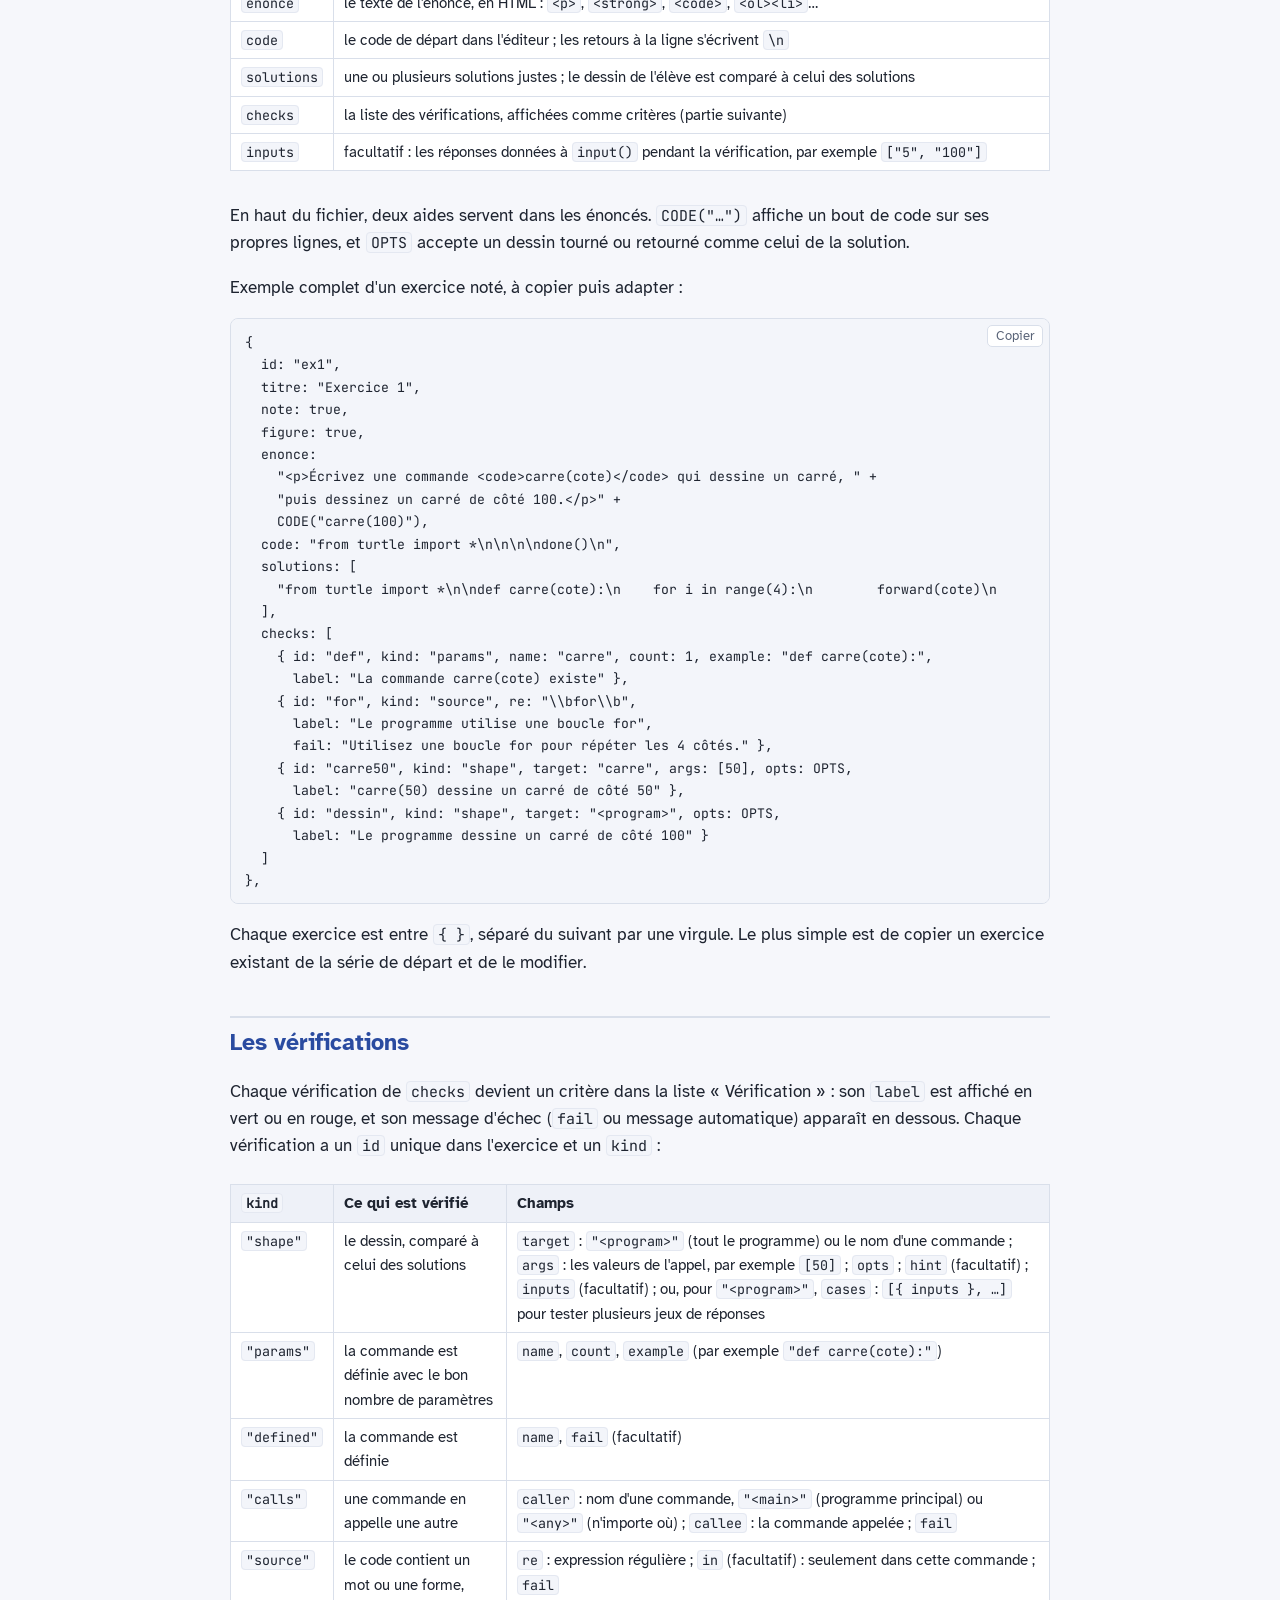
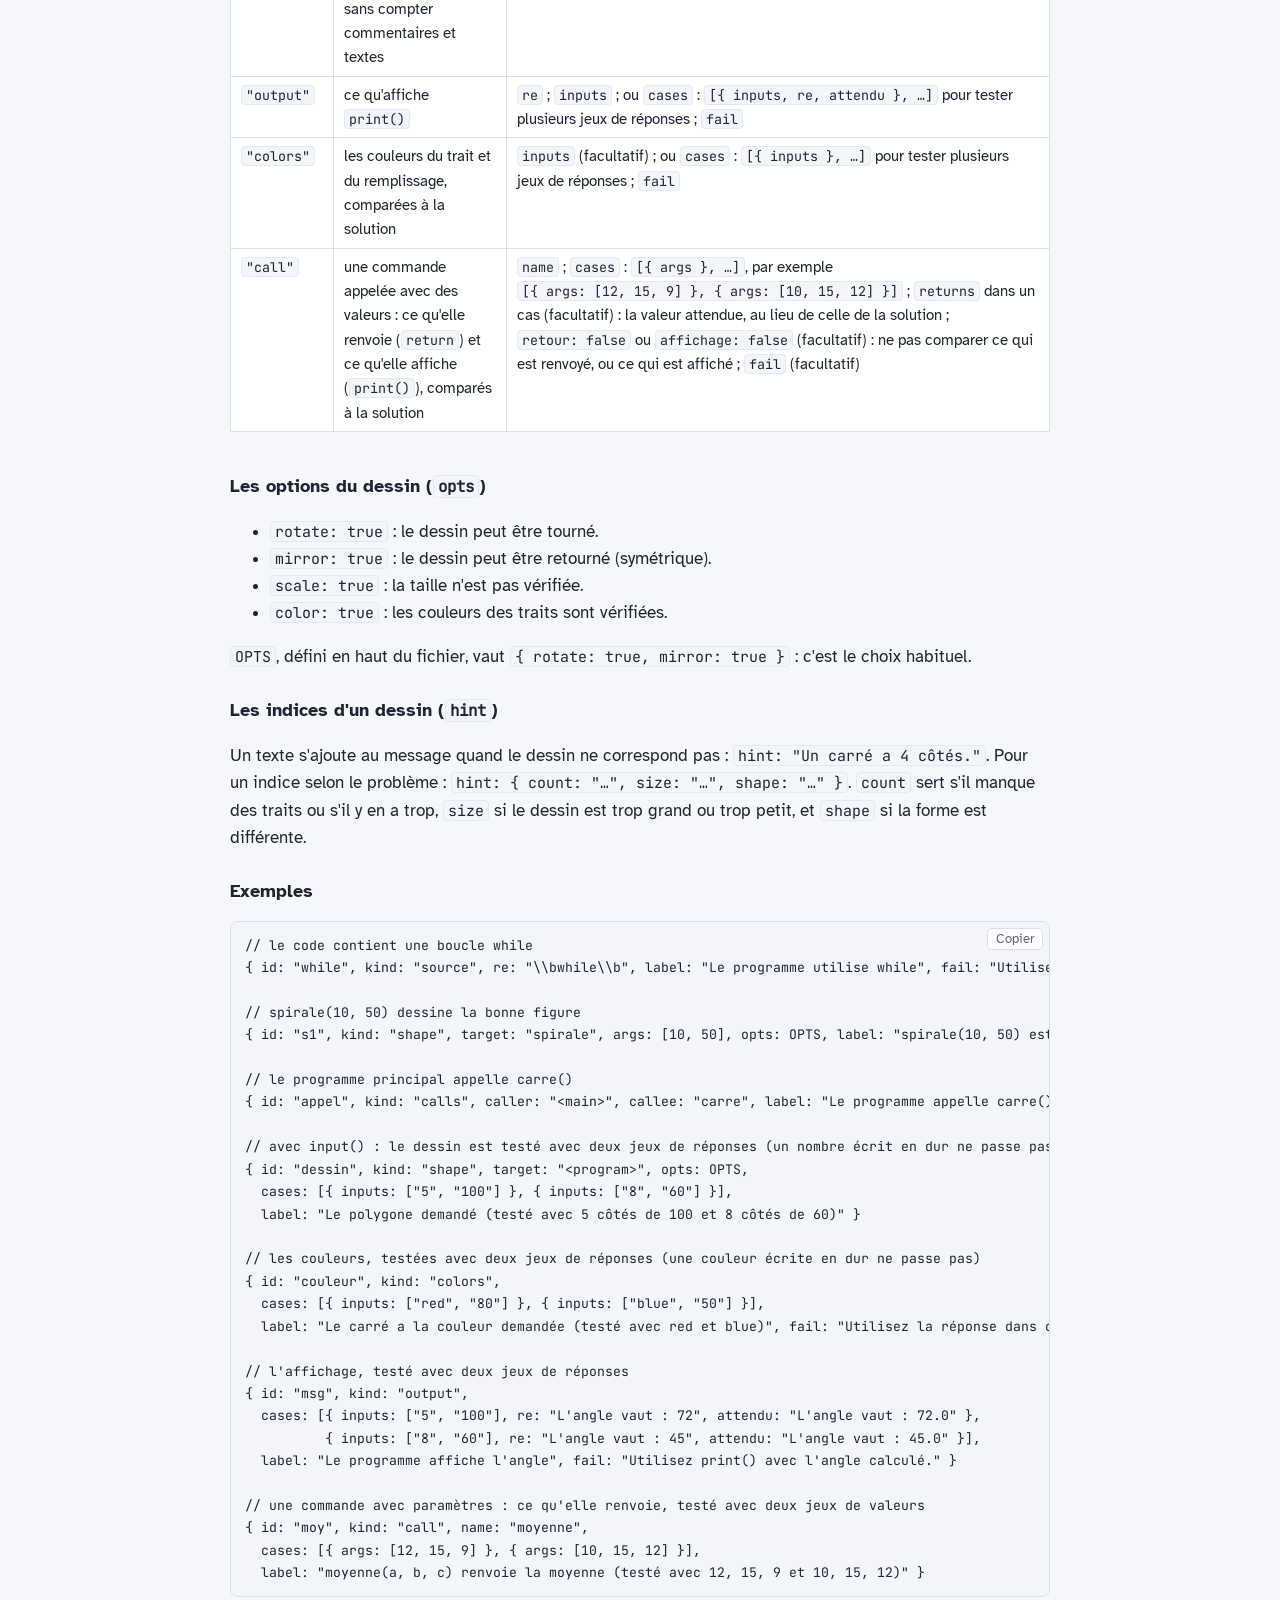
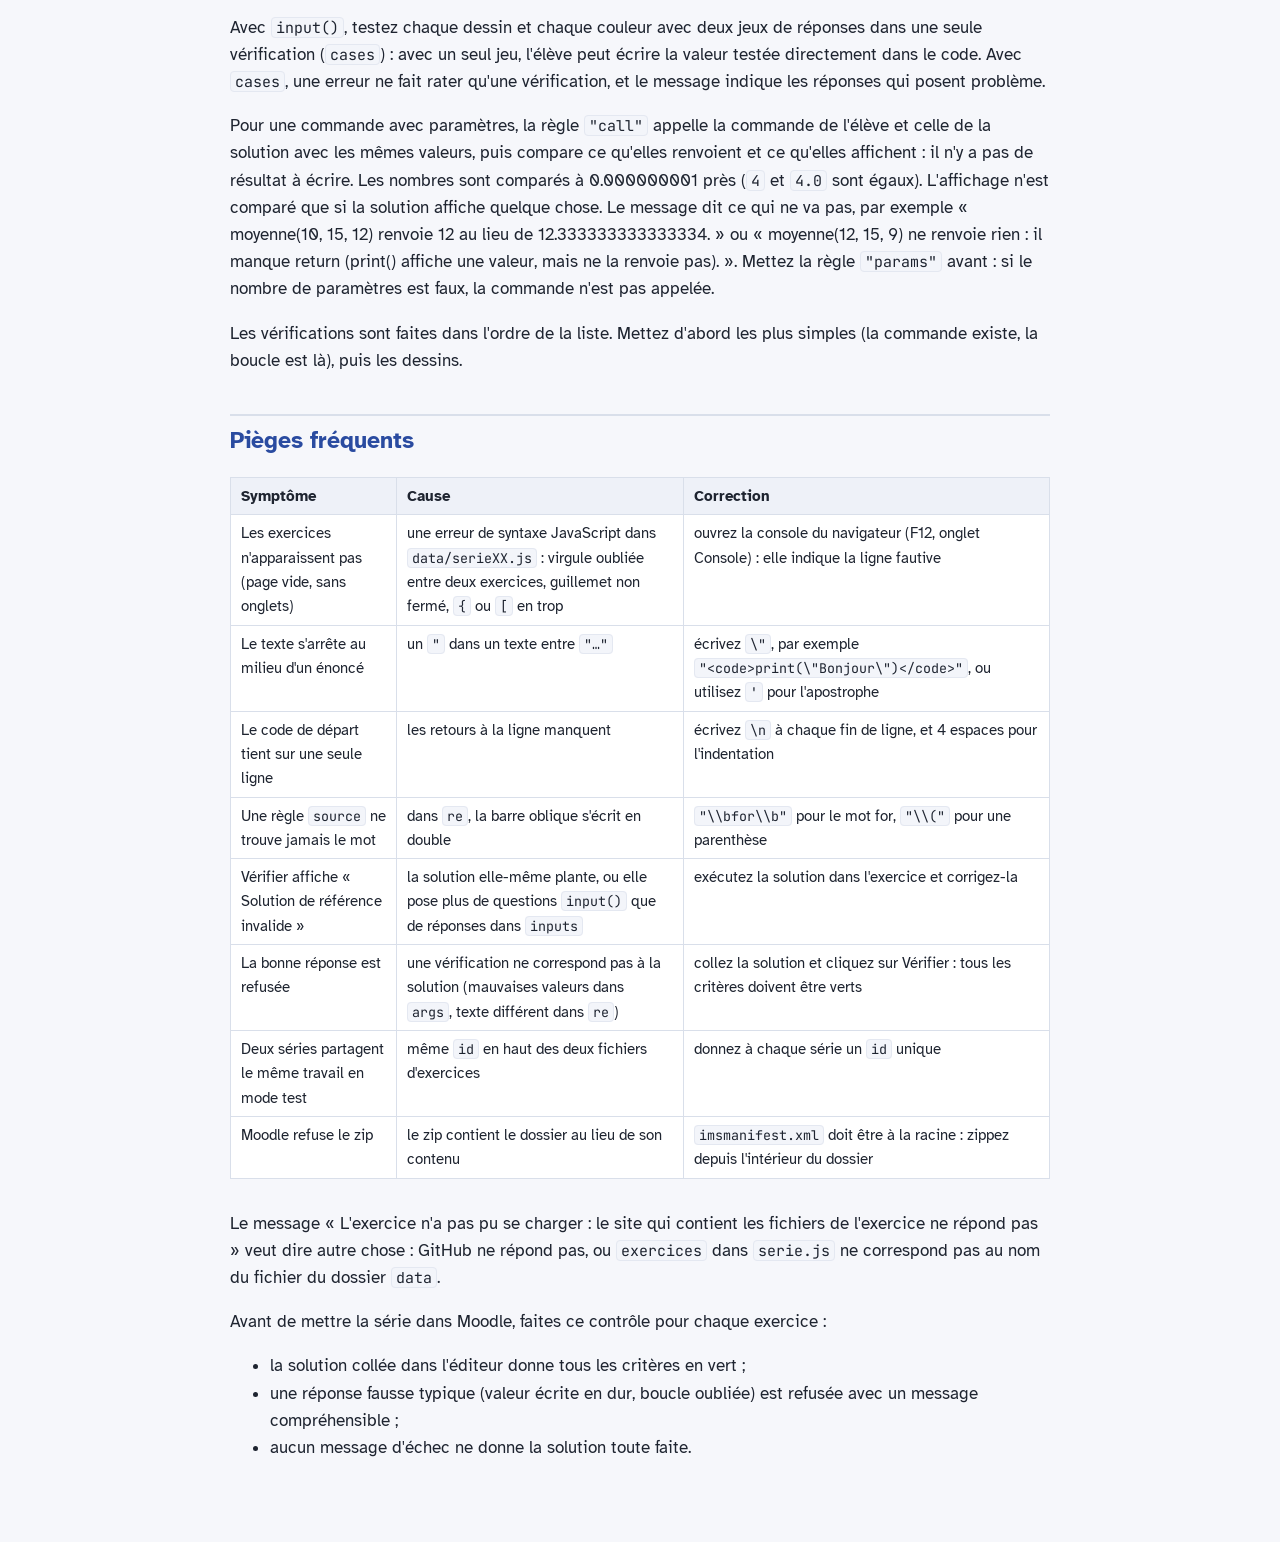
==== commit 35d5f914: "Tutoriel créer une série : Pyodide par défaut Co-Authored-By: Claude Opus 5.5 <noreply@anthropic.com" ====
--- a/tutoriels/creer-serie.html
+++ b/tutoriels/creer-serie.html
@@ -45,7 +45,7 @@
 <p class="sous-titre">Faire une nouvelle série d'exercices Python à partir d'un zip de série existant, sans rien changer sur GitHub : on change seulement <code>serie.js</code> et le fichier d'exercices.</p>
 <nav class="sommaire"><strong>Sommaire</strong><ol><li><a href="#le-principe">Le principe</a></li><li><a href="#serie-js">Les réglages : serie.js</a></li><li><a href="#etapes">Étapes</a></li><li><a href="#le-fichier-dexercices">Le fichier d'exercices</a></li><li><a href="#les-verifications">Les vérifications</a></li><li><a href="#pieges-frequents">Pièges fréquents</a></li></ol></nav>
 <h2 id="le-principe">Le principe</h2>
-<p>Un zip de série ne contient que 5 fichiers. Tout le reste (moteur Python, tortue, éditeur, vérification, envoi des résultats, styles) est chargé depuis GitHub : <code>https://scormcdg.github.io/python/script/pyodide/v1/</code> (Pyodide, le vrai Python) ou <code>https://scormcdg.github.io/python/script/v1/</code> (Skulpt, l'ancienne version).</p>
+<p>Un zip de série ne contient que 5 fichiers. Tout le reste (moteur Python, tortue, éditeur, vérification, envoi des résultats, styles) est chargé depuis GitHub : <code>https://scormcdg.github.io/python/script/pyodide/v1/</code> (Pyodide, le vrai Python, par défaut) ou <code>https://scormcdg.github.io/python/script/v1/</code> (Skulpt, l'ancienne version, si <code>serie.js</code> le demande).</p>
 <table>
 <thead>
 <tr>
@@ -89,7 +89,7 @@
   titre: "Série 06 – Les listes",      // en haut de la page et dans l'onglet du navigateur
   id: "serie06",                       // différent pour chaque série
   exercices: "data/serie06.js",        // le fichier d'exercices
-  python: "pyodide",                   // "pyodide" (le vrai Python) ou "skulpt" (l'ancienne version)
+  python: "pyodide",                   // facultatif : "pyodide" par défaut, "skulpt" pour l'ancienne version
   neon: "postgresql://serie_eleve:MOTDEPASSE@ep-xxxx-pooler…neon.tech/neondb?sslmode=require&amp;channel_binding=require",
   table: "resultats_series",           // table de Neon où les résultats sont ajoutés
   cle: "MIIBIjANBgkqh…",               // clé publique qui chiffre le login et le nom de l'élève
@@ -102,7 +102,7 @@
 <tr><td><code>titre</code></td><td>titre affiché ; il remplace celui du fichier d'exercices</td></tr>
 <tr><td><code>id</code></td><td>sert à retrouver le travail des élèves : <strong>différent pour chaque série</strong>, et à ne plus changer une fois la série utilisée (sinon les élèves repartent de zéro)</td></tr>
 <tr><td><code>exercices</code></td><td>chemin du fichier d'exercices dans le paquet</td></tr>
-<tr><td><code>python</code></td><td><code>"pyodide"</code> ou <code>"skulpt"</code> ; c'est la seule différence entre les deux versions d'une série</td></tr>
+<tr><td><code>python</code></td><td>facultatif : <strong>Pyodide par défaut</strong> (le vrai Python) ; <code>"skulpt"</code> pour l'ancienne version. C'est la seule différence entre les deux versions d'une série</td></tr>
 <tr><td><code>neon</code></td><td>code Neon du rôle qui ajoute les résultats ; <code>null</code> : pas de bouton « Envoyer mes résultats »</td></tr>
 <tr><td><code>table</code></td><td><code>"resultats_series"</code> pour une série, <code>"resultats_exam"</code> pour une évaluation</td></tr>
 <tr><td><code>cle</code></td><td>clé publique de chiffrement, <strong>la même dans toutes les séries</strong> (sinon le viewer ne peut pas lire les noms)</td></tr>
@@ -115,7 +115,7 @@
 <h2 id="etapes">Étapes</h2>
 <p>L'exemple fait une série 06 à partir de la série 05.</p>
 <ol>
-<li><strong>Copier une série existante.</strong> Décompressez <code>serie05-pyodide-scorm-leger.zip</code> (ou la version Skulpt) dans un nouveau dossier, par exemple <code>serie06/</code>. Prenez de préférence une série proche de celle que vous voulez faire : ses exercices serviront de modèles.</li>
+<li><strong>Copier une série existante.</strong> Décompressez <code>serie05-pyodide-scorm-leger.zip</code> dans un nouveau dossier, par exemple <code>serie06/</code>. Prenez de préférence une série proche de celle que vous voulez faire : ses exercices serviront de modèles.</li>
 <li><strong>Renommer le fichier d'exercices.</strong> <code>data/serie05.js</code> devient <code>data/serie06.js</code>.</li>
 <li><strong>Modifier <code>serie.js</code></strong> : <code>titre</code>, <code>id</code> (<code>"serie06"</code>) et <code>exercices</code> (<code>"data/serie06.js"</code>). Le reste peut rester tel quel.</li>
 <li><strong>Écrire les exercices</strong> dans <code>data/serie06.js</code> (voir la partie suivante). Mettez aussi en haut du fichier le même <code>id</code> et le même <code>titre</code> que dans <code>serie.js</code> : ce sont ceux de <code>serie.js</code> qui comptent, mais le fichier reste ainsi lisible seul.</li>
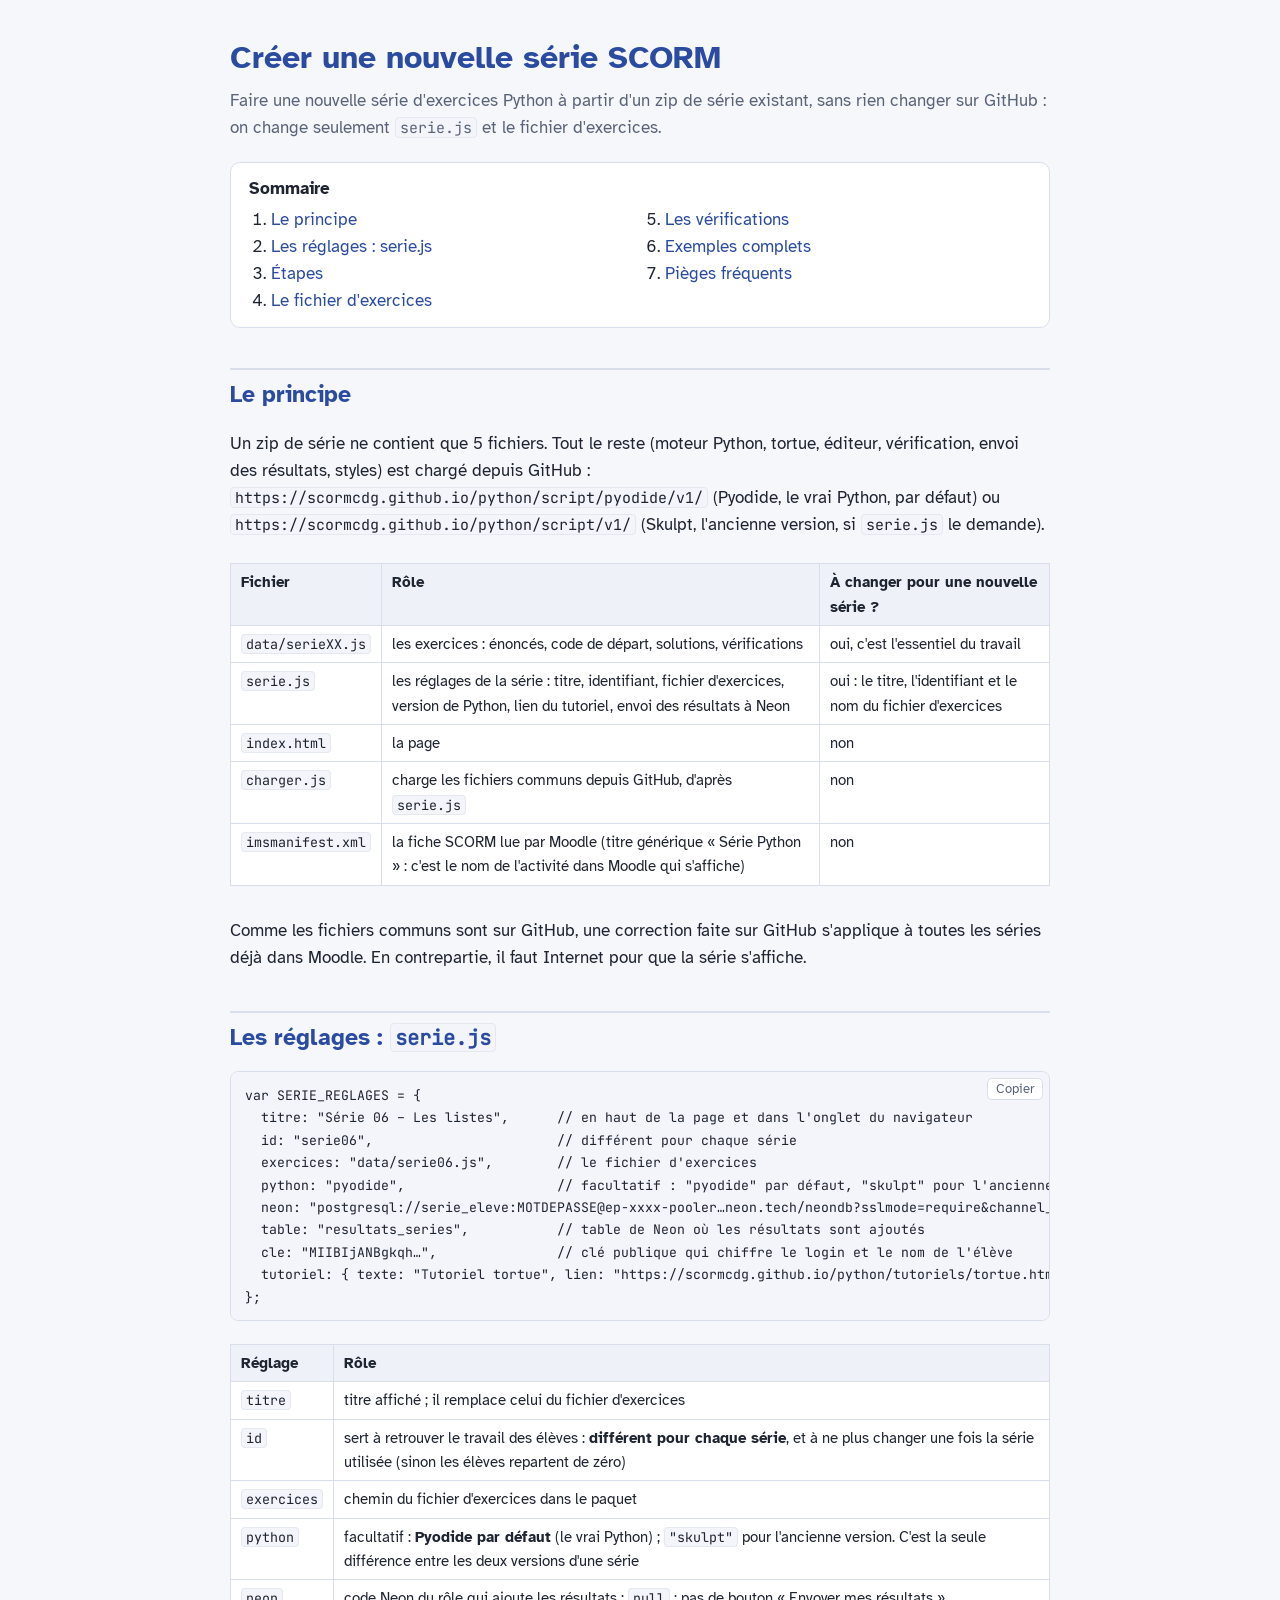
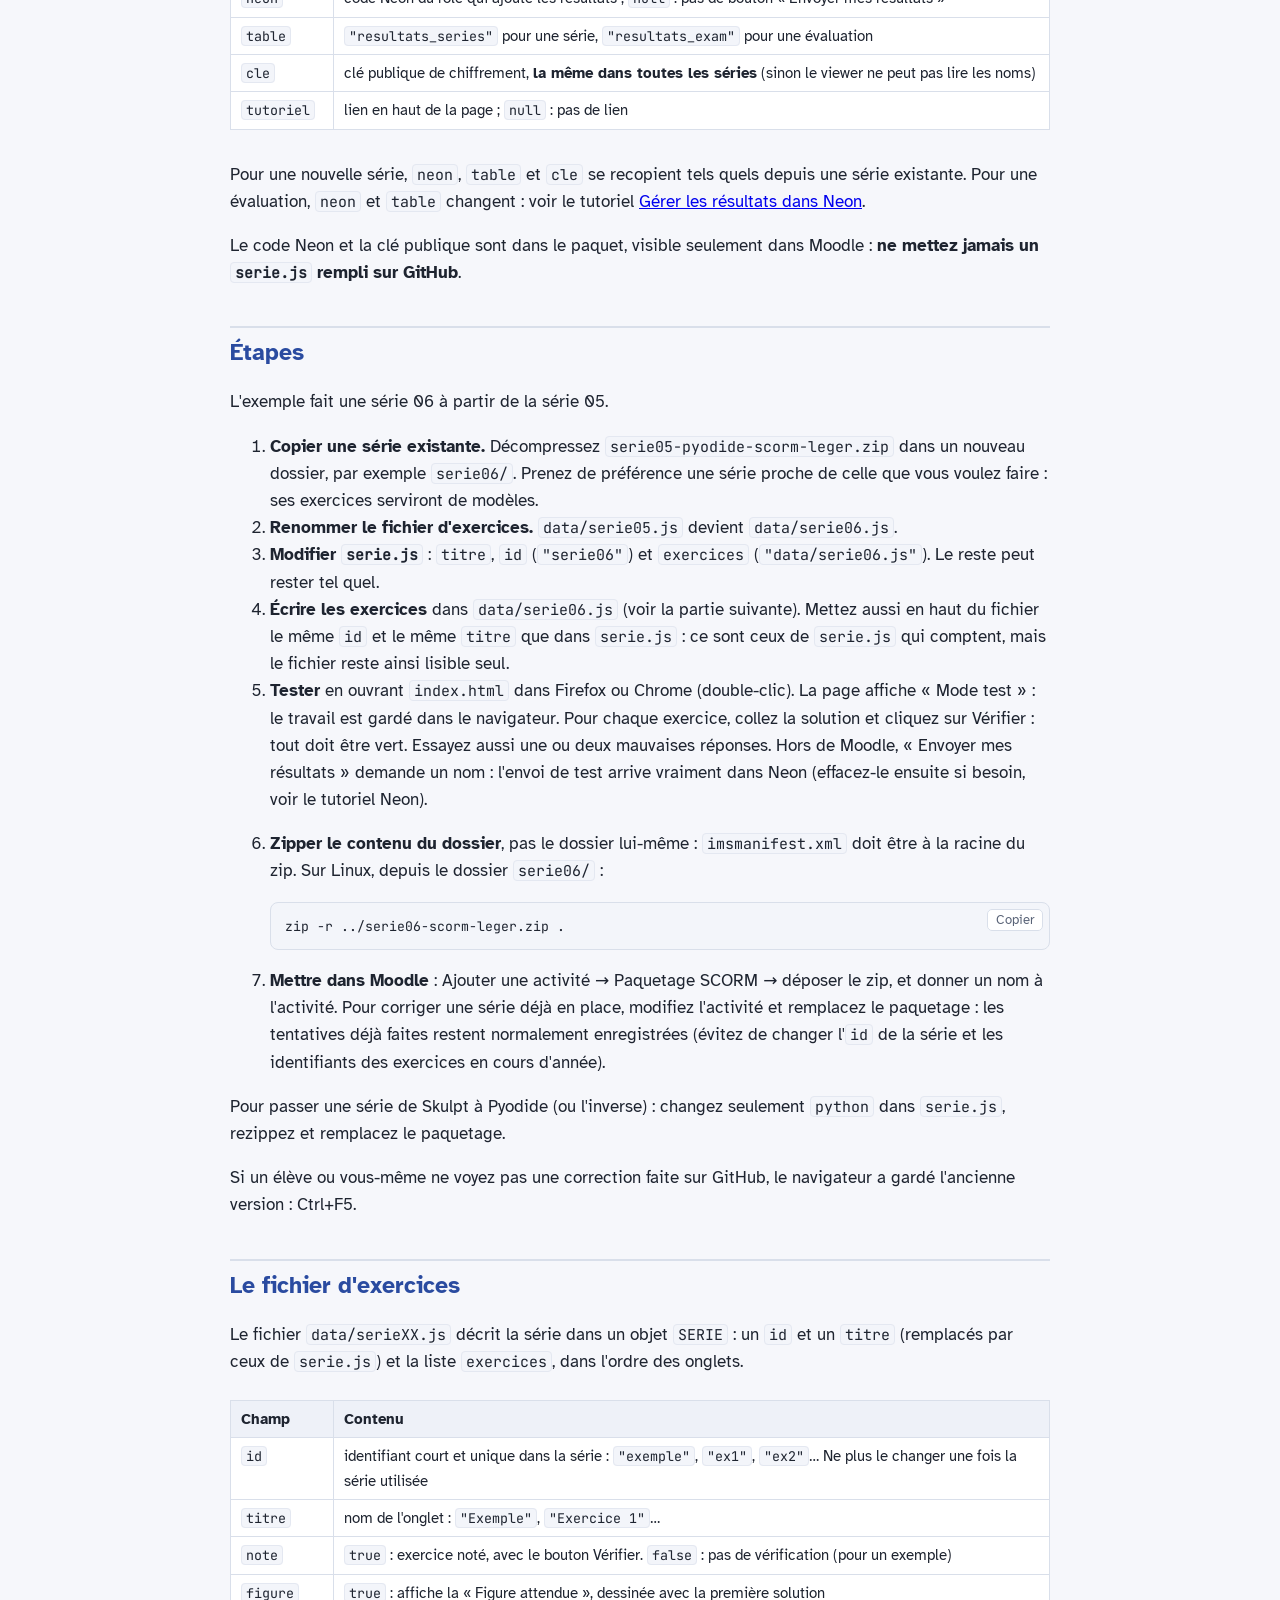
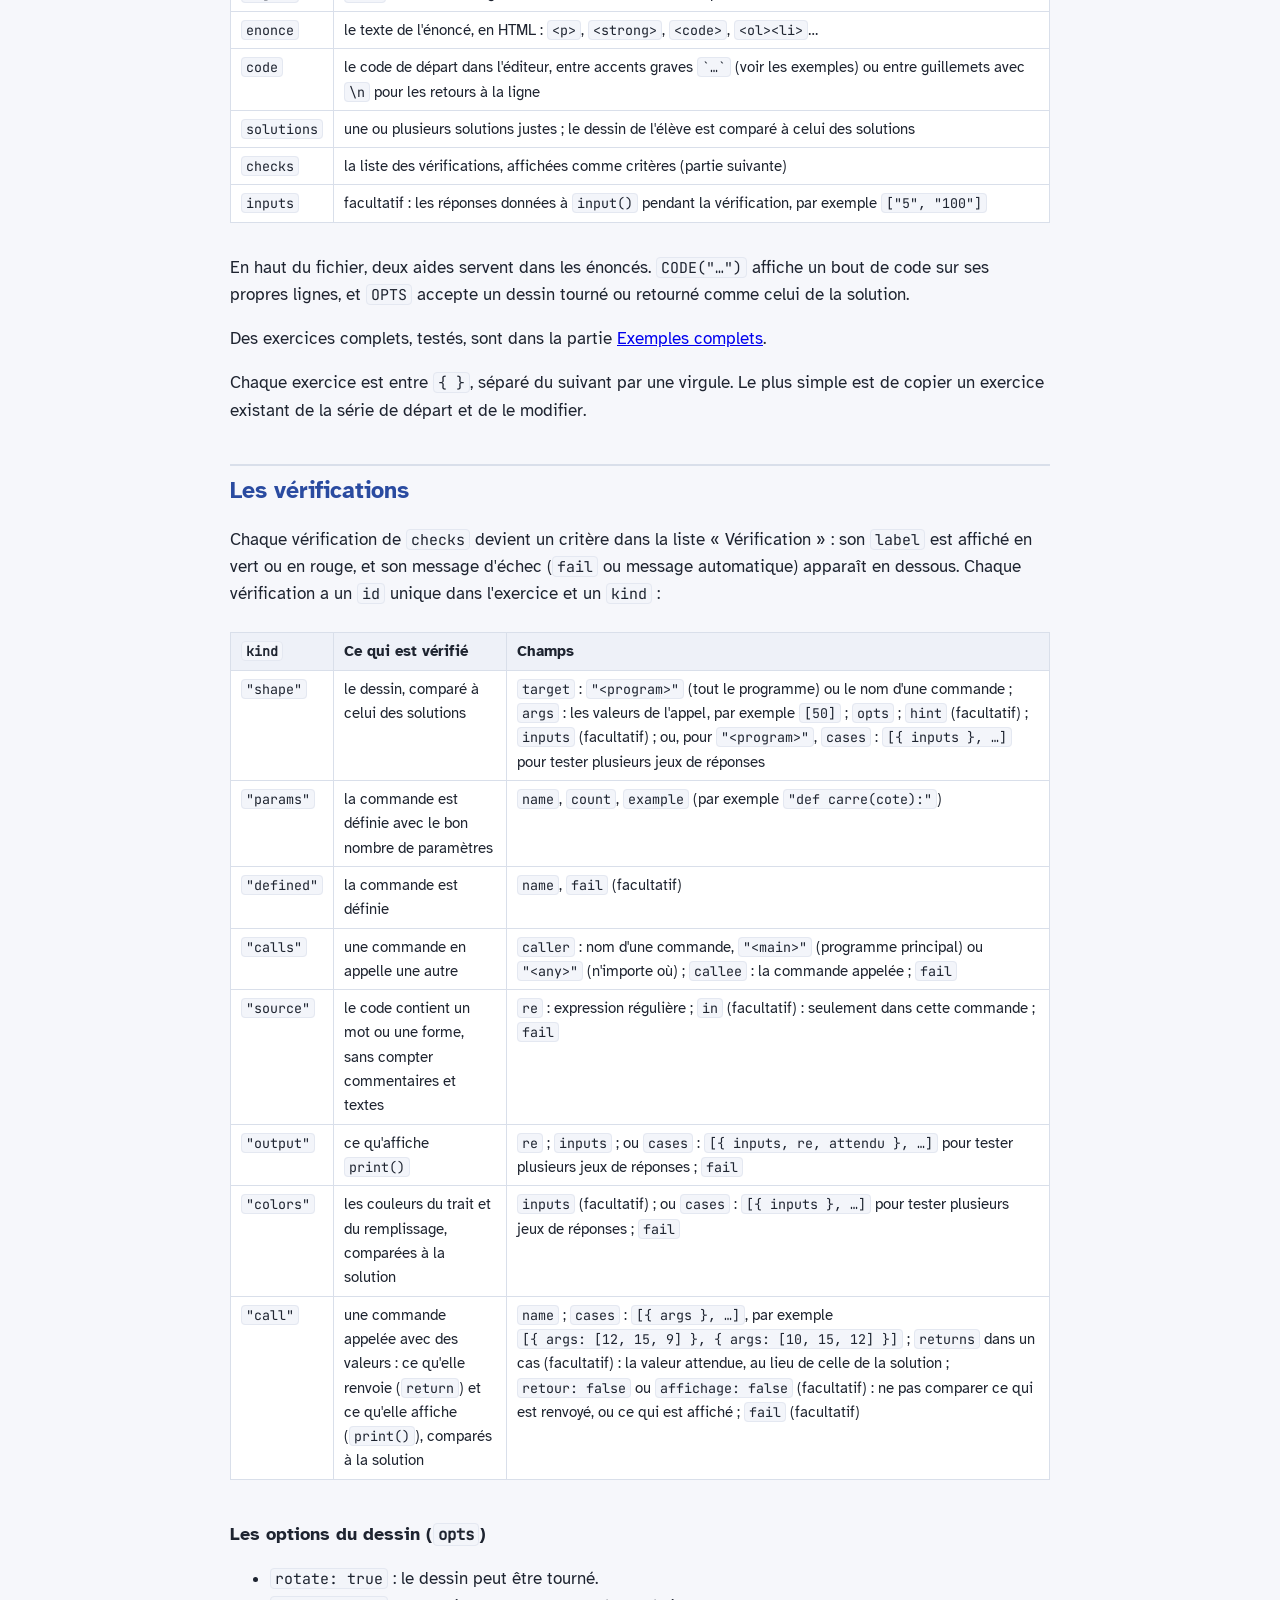
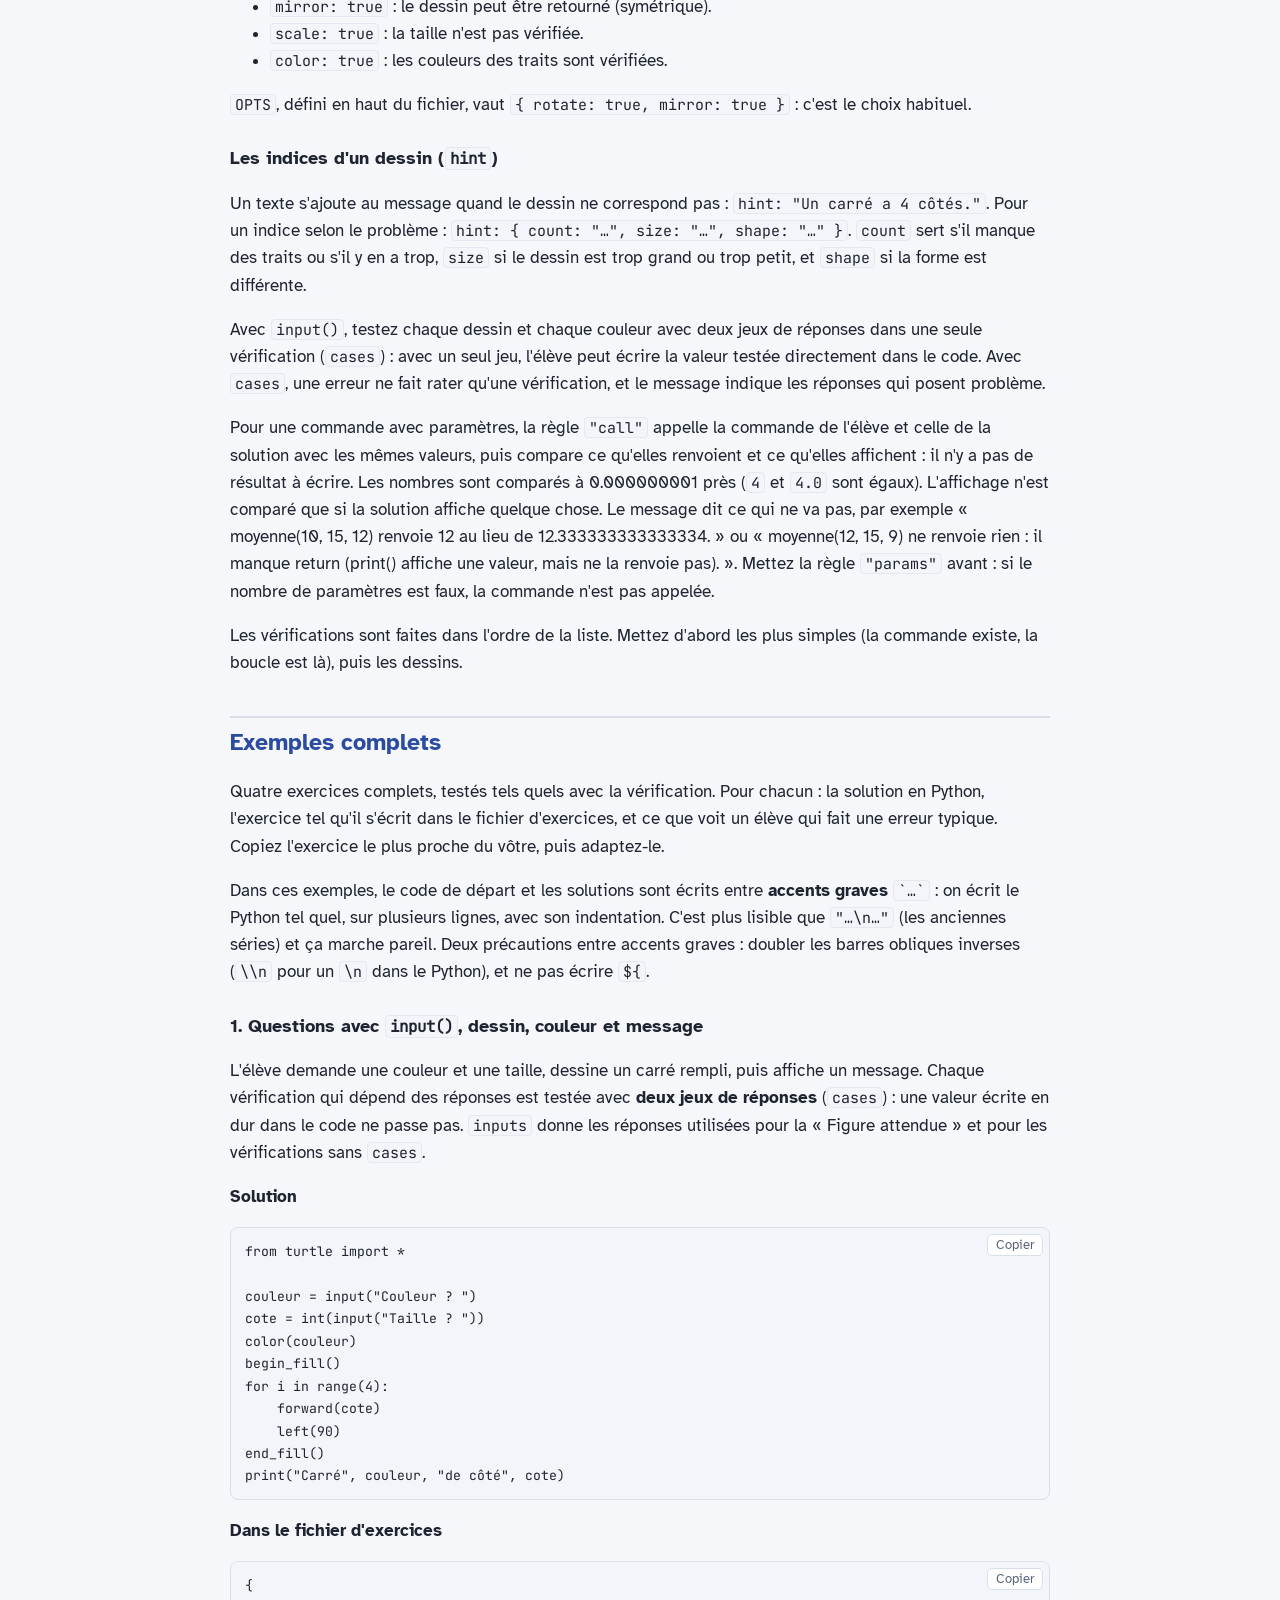
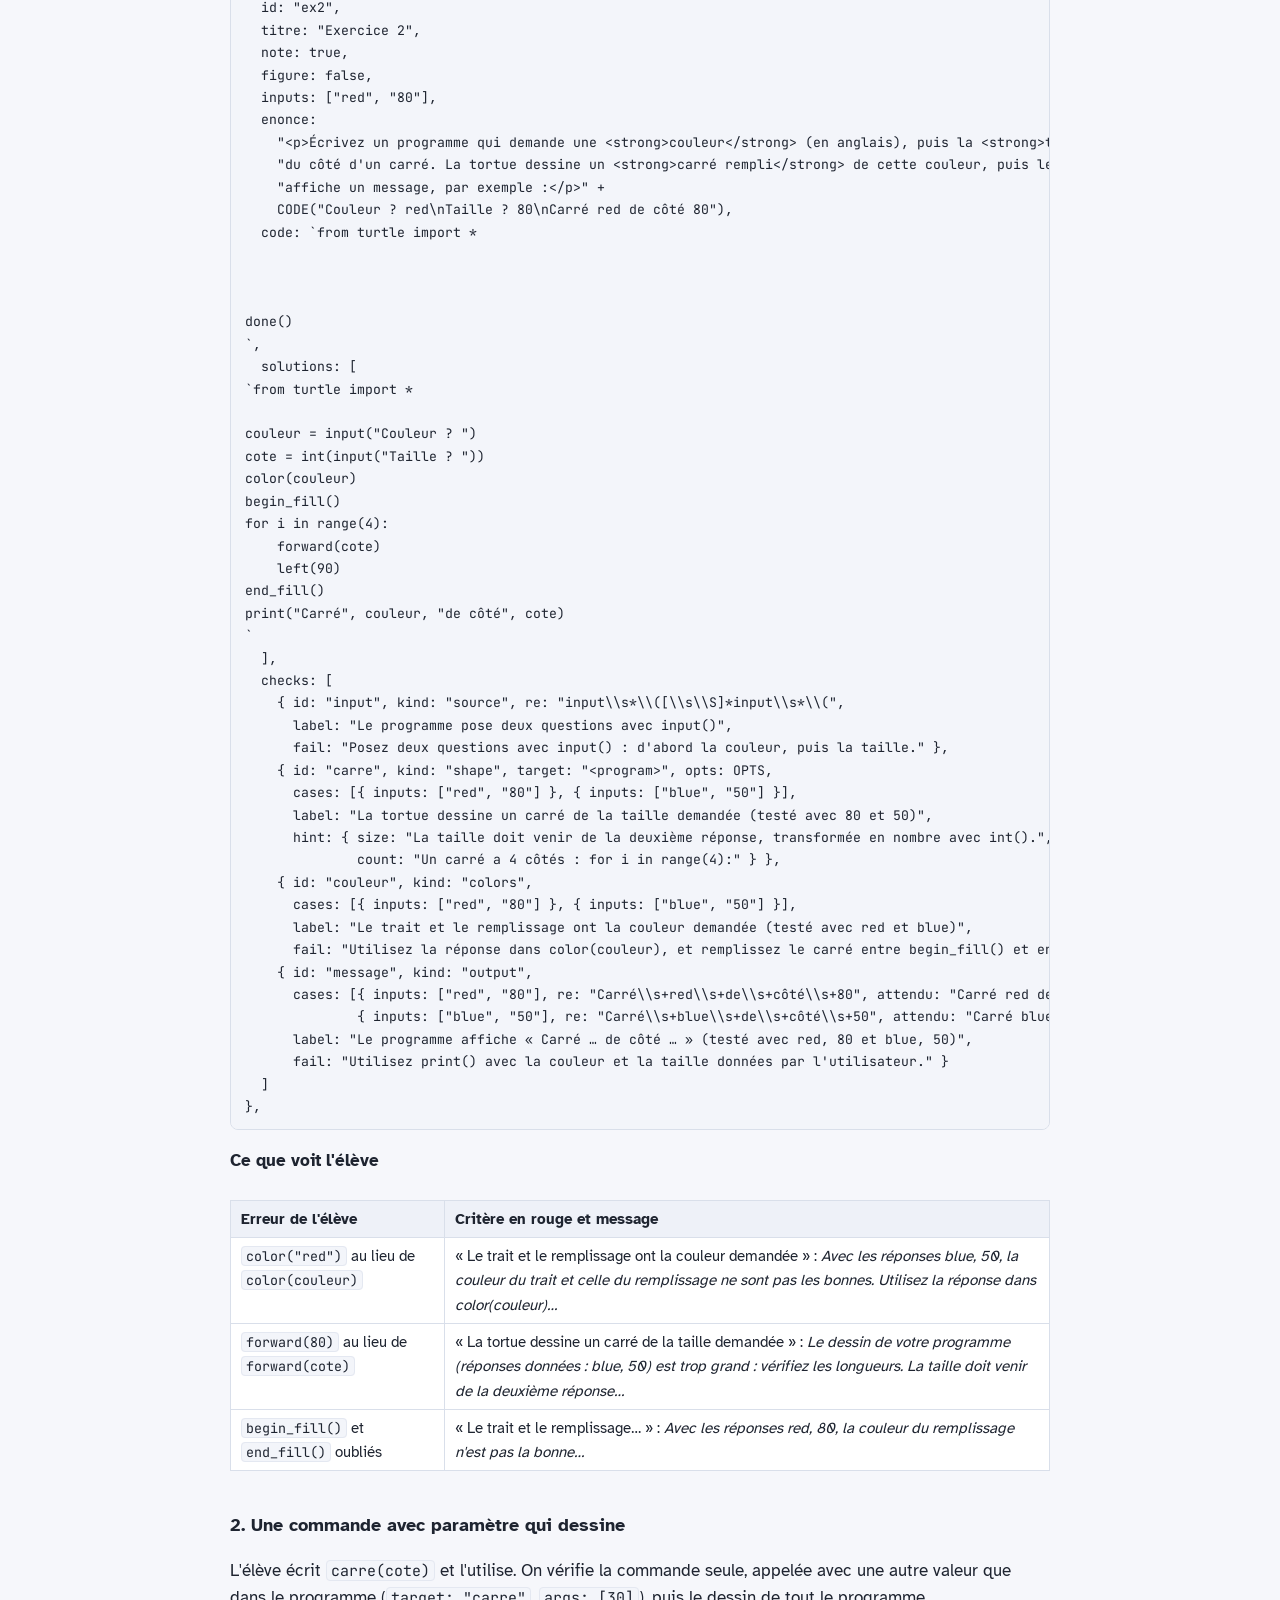
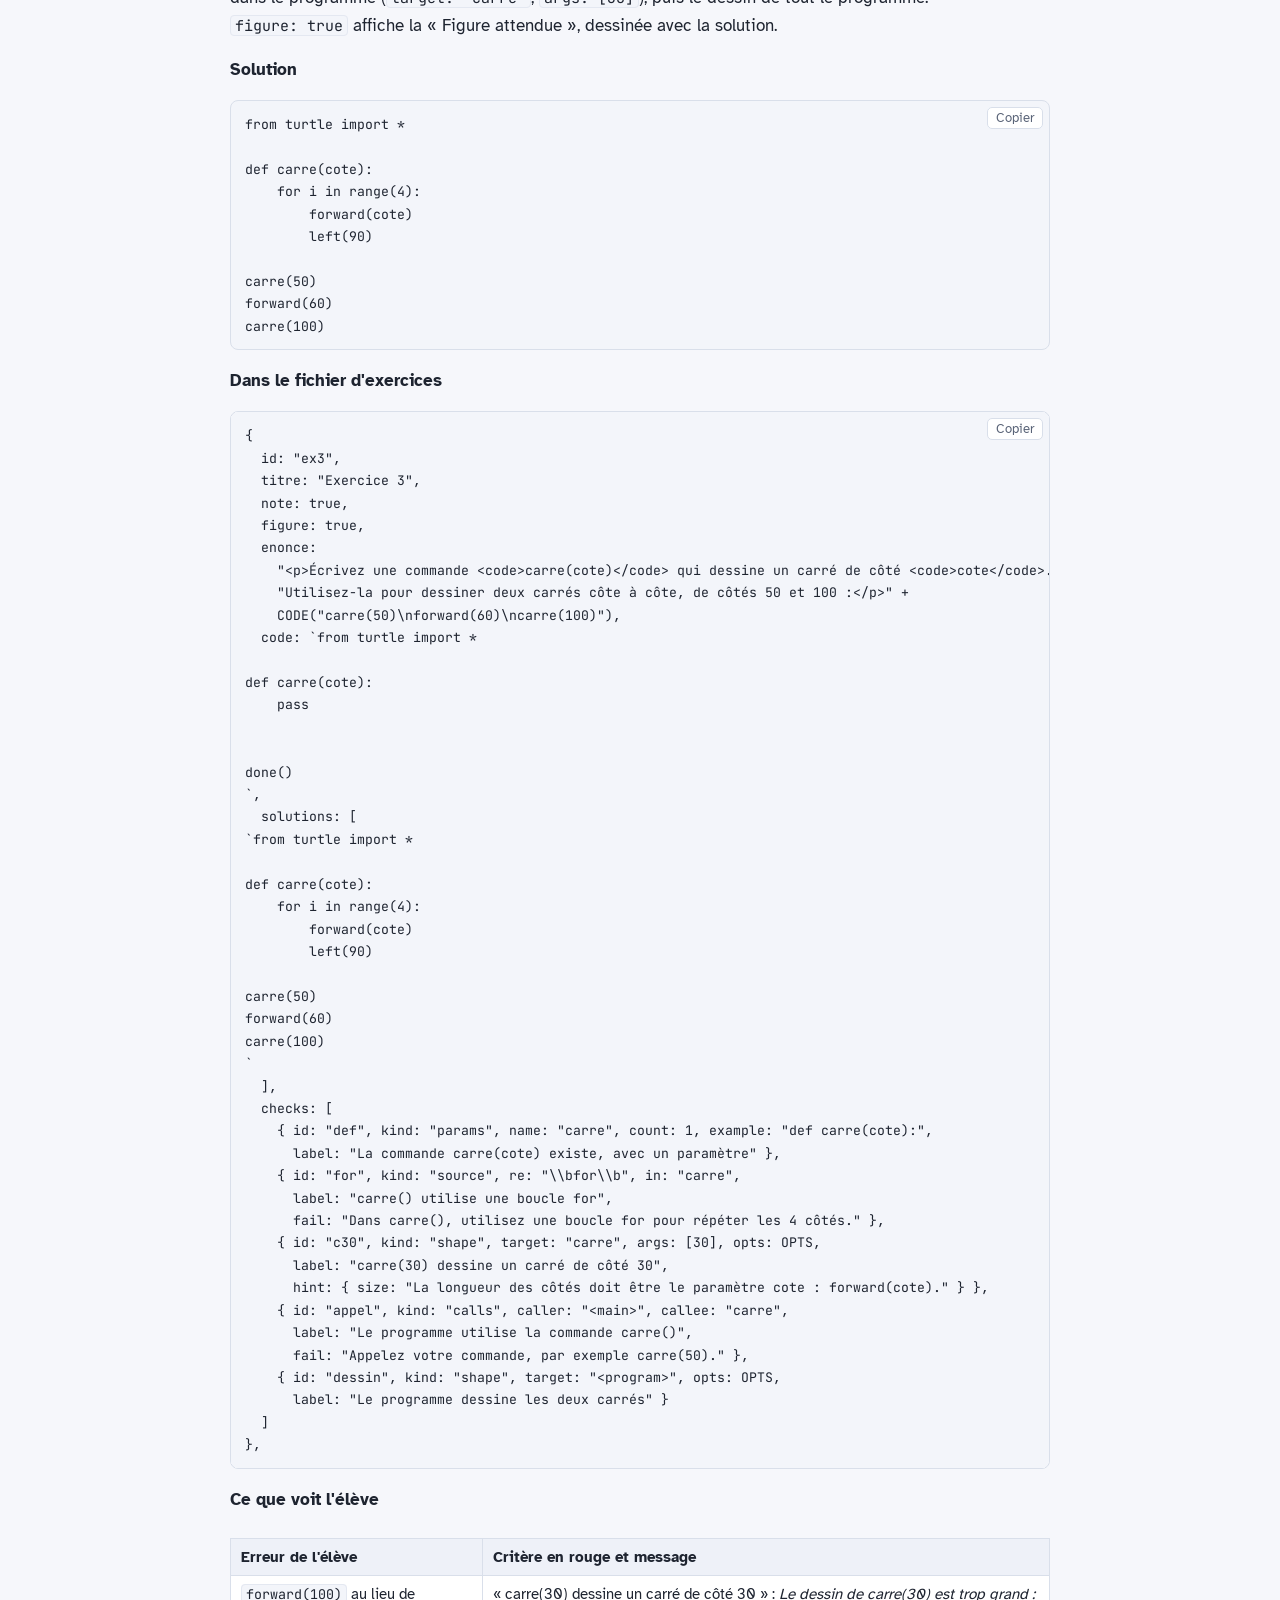
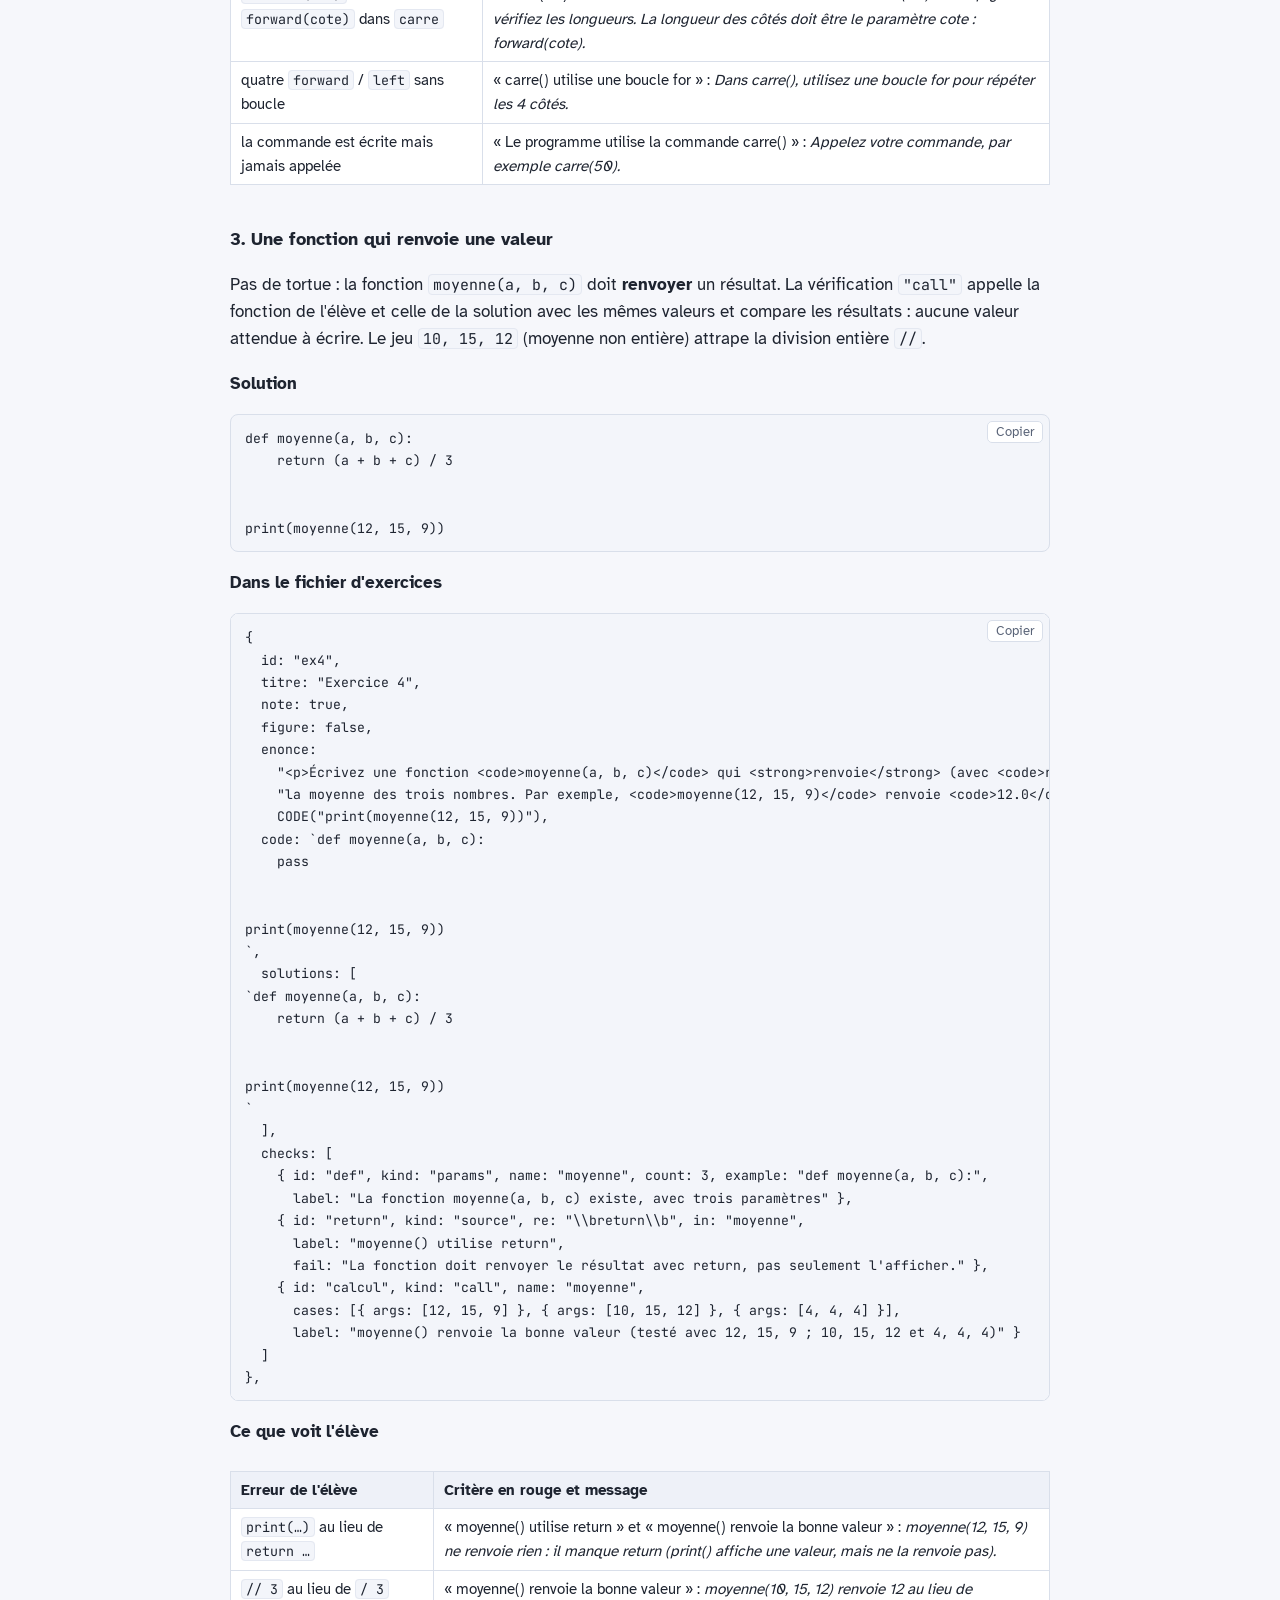
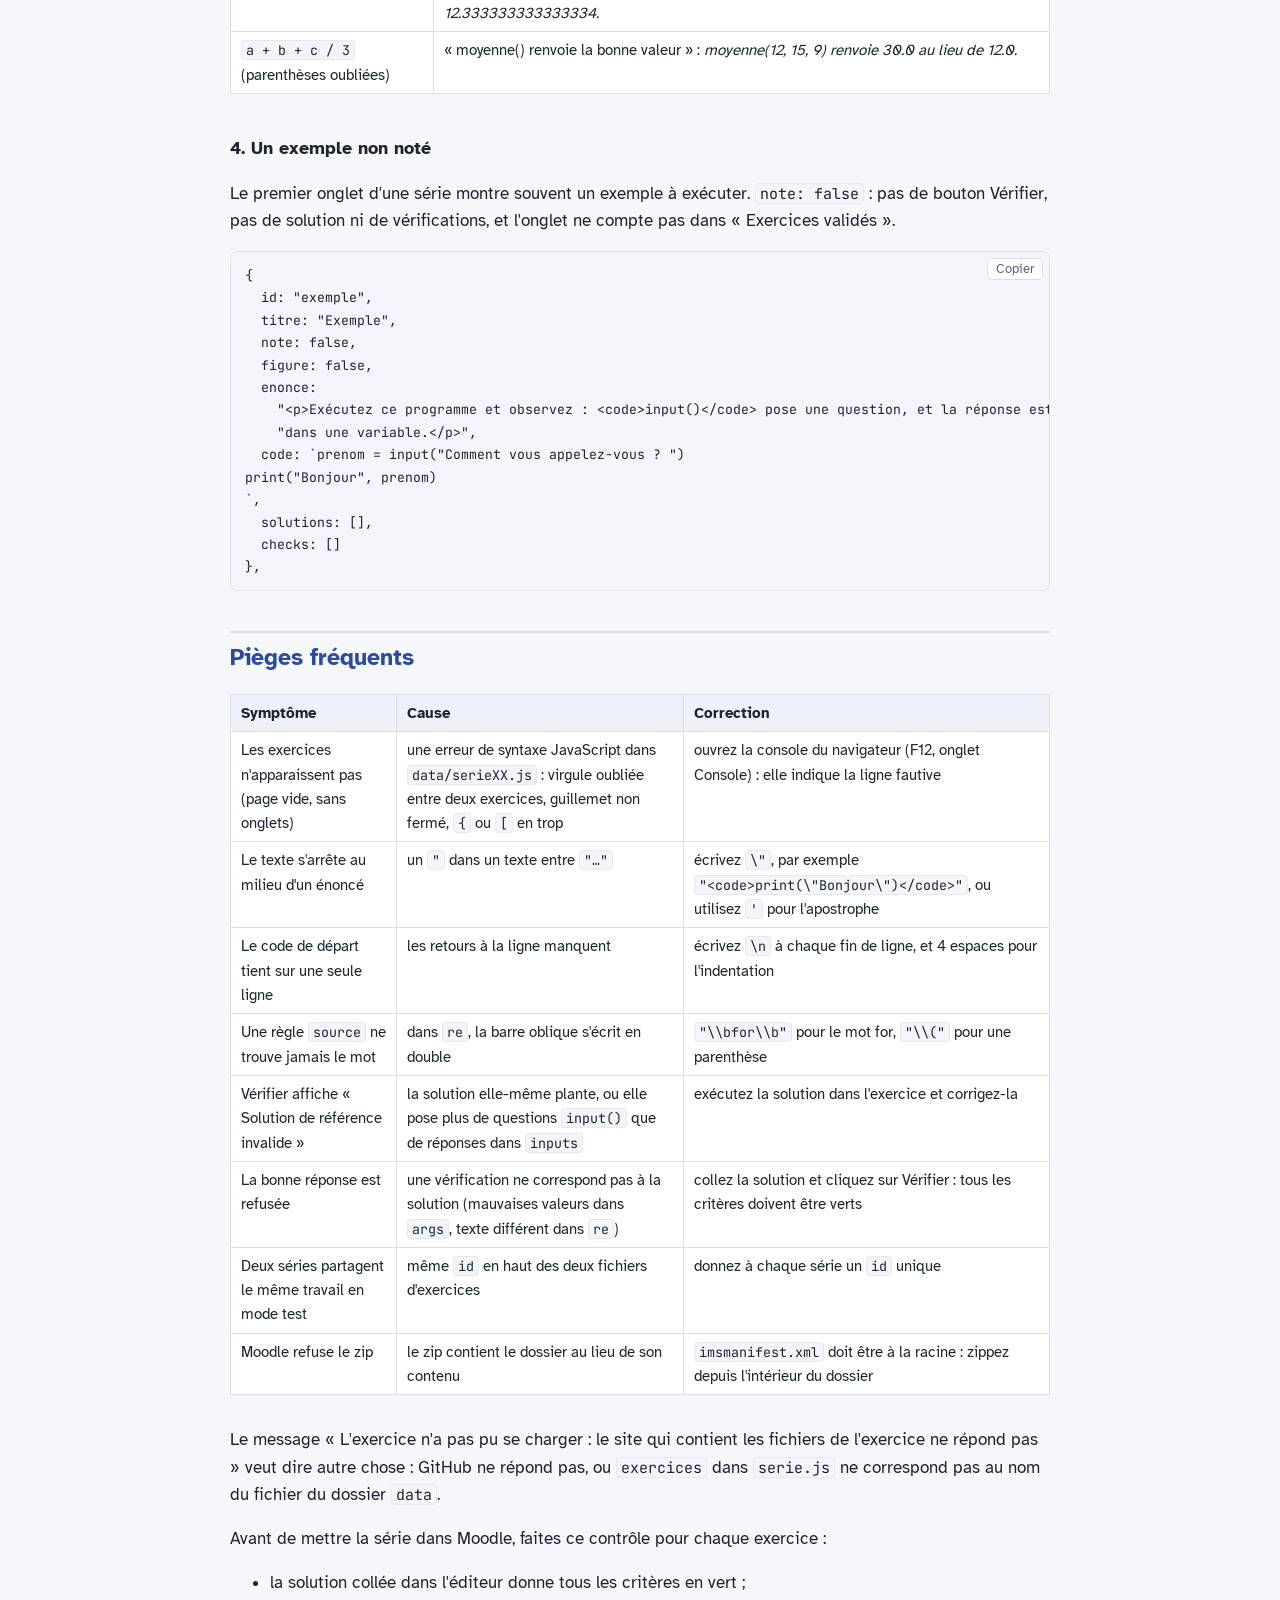
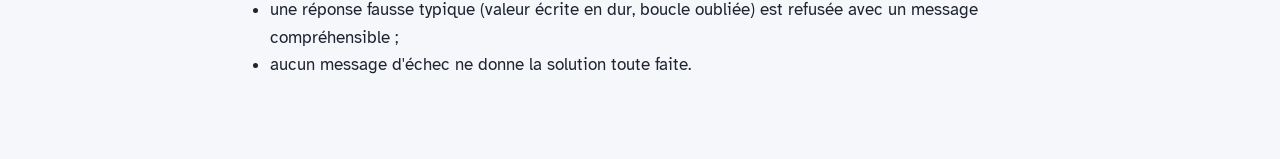
==== commit 5cdc1768: "Tutoriel créer une série : exemples complets et testés (solution, exercice, messages vus par l'élève" ====
--- a/tutoriels/creer-serie.html
+++ b/tutoriels/creer-serie.html
@@ -43,7 +43,7 @@
 <main>
 <h1>Créer une nouvelle série SCORM</h1>
 <p class="sous-titre">Faire une nouvelle série d'exercices Python à partir d'un zip de série existant, sans rien changer sur GitHub : on change seulement <code>serie.js</code> et le fichier d'exercices.</p>
-<nav class="sommaire"><strong>Sommaire</strong><ol><li><a href="#le-principe">Le principe</a></li><li><a href="#serie-js">Les réglages : serie.js</a></li><li><a href="#etapes">Étapes</a></li><li><a href="#le-fichier-dexercices">Le fichier d'exercices</a></li><li><a href="#les-verifications">Les vérifications</a></li><li><a href="#pieges-frequents">Pièges fréquents</a></li></ol></nav>
+<nav class="sommaire"><strong>Sommaire</strong><ol><li><a href="#le-principe">Le principe</a></li><li><a href="#serie-js">Les réglages : serie.js</a></li><li><a href="#etapes">Étapes</a></li><li><a href="#le-fichier-dexercices">Le fichier d'exercices</a></li><li><a href="#les-verifications">Les vérifications</a></li><li><a href="#exemples-complets">Exemples complets</a></li><li><a href="#pieges-frequents">Pièges fréquents</a></li></ol></nav>
 <h2 id="le-principe">Le principe</h2>
 <p>Un zip de série ne contient que 5 fichiers. Tout le reste (moteur Python, tortue, éditeur, vérification, envoi des résultats, styles) est chargé depuis GitHub : <code>https://scormcdg.github.io/python/script/pyodide/v1/</code> (Pyodide, le vrai Python, par défaut) ou <code>https://scormcdg.github.io/python/script/v1/</code> (Skulpt, l'ancienne version, si <code>serie.js</code> le demande).</p>
 <table>
@@ -163,7 +163,7 @@
 </tr>
 <tr>
 <td><code>code</code></td>
-<td>le code de départ dans l'éditeur ; les retours à la ligne s'écrivent <code>\n</code></td>
+<td>le code de départ dans l'éditeur, entre accents graves <code>`…`</code> (voir les exemples) ou entre guillemets avec <code>\n</code> pour les retours à la ligne</td>
 </tr>
 <tr>
 <td><code>solutions</code></td>
@@ -180,33 +180,7 @@
 </tbody>
 </table>
 <p>En haut du fichier, deux aides servent dans les énoncés. <code>CODE("…")</code> affiche un bout de code sur ses propres lignes, et <code>OPTS</code> accepte un dessin tourné ou retourné comme celui de la solution.</p>
-<p>Exemple complet d'un exercice noté, à copier puis adapter :</p>
-<div class="highlight"><pre><span></span><code><span class="p">{</span>
-<span class="w">  </span><span class="nx">id</span><span class="o">:</span><span class="w"> </span><span class="s2">"ex1"</span><span class="p">,</span>
-<span class="w">  </span><span class="nx">titre</span><span class="o">:</span><span class="w"> </span><span class="s2">"Exercice 1"</span><span class="p">,</span>
-<span class="w">  </span><span class="nx">note</span><span class="o">:</span><span class="w"> </span><span class="kc">true</span><span class="p">,</span>
-<span class="w">  </span><span class="nx">figure</span><span class="o">:</span><span class="w"> </span><span class="kc">true</span><span class="p">,</span>
-<span class="w">  </span><span class="nx">enonce</span><span class="o">:</span>
-<span class="w">    </span><span class="s2">"&lt;p&gt;Écrivez une commande &lt;code&gt;carre(cote)&lt;/code&gt; qui dessine un carré, "</span><span class="w"> </span><span class="o">+</span>
-<span class="w">    </span><span class="s2">"puis dessinez un carré de côté 100.&lt;/p&gt;"</span><span class="w"> </span><span class="o">+</span>
-<span class="w">    </span><span class="nx">CODE</span><span class="p">(</span><span class="s2">"carre(100)"</span><span class="p">),</span>
-<span class="w">  </span><span class="nx">code</span><span class="o">:</span><span class="w"> </span><span class="s2">"from turtle import *\n\n\n\ndone()\n"</span><span class="p">,</span>
-<span class="w">  </span><span class="nx">solutions</span><span class="o">:</span><span class="w"> </span><span class="p">[</span>
-<span class="w">    </span><span class="s2">"from turtle import *\n\ndef carre(cote):\n    for i in range(4):\n        forward(cote)\n        left(90)\n\ncarre(100)\n"</span>
-<span class="w">  </span><span class="p">],</span>
-<span class="w">  </span><span class="nx">checks</span><span class="o">:</span><span class="w"> </span><span class="p">[</span>
-<span class="w">    </span><span class="p">{</span><span class="w"> </span><span class="nx">id</span><span class="o">:</span><span class="w"> </span><span class="s2">"def"</span><span class="p">,</span><span class="w"> </span><span class="nx">kind</span><span class="o">:</span><span class="w"> </span><span class="s2">"params"</span><span class="p">,</span><span class="w"> </span><span class="nx">name</span><span class="o">:</span><span class="w"> </span><span class="s2">"carre"</span><span class="p">,</span><span class="w"> </span><span class="nx">count</span><span class="o">:</span><span class="w"> </span><span class="mf">1</span><span class="p">,</span><span class="w"> </span><span class="nx">example</span><span class="o">:</span><span class="w"> </span><span class="s2">"def carre(cote):"</span><span class="p">,</span>
-<span class="w">      </span><span class="nx">label</span><span class="o">:</span><span class="w"> </span><span class="s2">"La commande carre(cote) existe"</span><span class="w"> </span><span class="p">},</span>
-<span class="w">    </span><span class="p">{</span><span class="w"> </span><span class="nx">id</span><span class="o">:</span><span class="w"> </span><span class="s2">"for"</span><span class="p">,</span><span class="w"> </span><span class="nx">kind</span><span class="o">:</span><span class="w"> </span><span class="s2">"source"</span><span class="p">,</span><span class="w"> </span><span class="nx">re</span><span class="o">:</span><span class="w"> </span><span class="s2">"\\bfor\\b"</span><span class="p">,</span>
-<span class="w">      </span><span class="nx">label</span><span class="o">:</span><span class="w"> </span><span class="s2">"Le programme utilise une boucle for"</span><span class="p">,</span>
-<span class="w">      </span><span class="nx">fail</span><span class="o">:</span><span class="w"> </span><span class="s2">"Utilisez une boucle for pour répéter les 4 côtés."</span><span class="w"> </span><span class="p">},</span>
-<span class="w">    </span><span class="p">{</span><span class="w"> </span><span class="nx">id</span><span class="o">:</span><span class="w"> </span><span class="s2">"carre50"</span><span class="p">,</span><span class="w"> </span><span class="nx">kind</span><span class="o">:</span><span class="w"> </span><span class="s2">"shape"</span><span class="p">,</span><span class="w"> </span><span class="nx">target</span><span class="o">:</span><span class="w"> </span><span class="s2">"carre"</span><span class="p">,</span><span class="w"> </span><span class="nx">args</span><span class="o">:</span><span class="w"> </span><span class="p">[</span><span class="mf">50</span><span class="p">],</span><span class="w"> </span><span class="nx">opts</span><span class="o">:</span><span class="w"> </span><span class="nx">OPTS</span><span class="p">,</span>
-<span class="w">      </span><span class="nx">label</span><span class="o">:</span><span class="w"> </span><span class="s2">"carre(50) dessine un carré de côté 50"</span><span class="w"> </span><span class="p">},</span>
-<span class="w">    </span><span class="p">{</span><span class="w"> </span><span class="nx">id</span><span class="o">:</span><span class="w"> </span><span class="s2">"dessin"</span><span class="p">,</span><span class="w"> </span><span class="nx">kind</span><span class="o">:</span><span class="w"> </span><span class="s2">"shape"</span><span class="p">,</span><span class="w"> </span><span class="nx">target</span><span class="o">:</span><span class="w"> </span><span class="s2">"&lt;program&gt;"</span><span class="p">,</span><span class="w"> </span><span class="nx">opts</span><span class="o">:</span><span class="w"> </span><span class="nx">OPTS</span><span class="p">,</span>
-<span class="w">      </span><span class="nx">label</span><span class="o">:</span><span class="w"> </span><span class="s2">"Le programme dessine un carré de côté 100"</span><span class="w"> </span><span class="p">}</span>
-<span class="w">  </span><span class="p">]</span>
-<span class="p">},</span>
-</code></pre></div>
+<p>Des exercices complets, testés, sont dans la partie <a href="#exemples-complets">Exemples complets</a>.</p>
 <p>Chaque exercice est entre <code>{ }</code>, séparé du suivant par une virgule. Le plus simple est de copier un exercice existant de la série de départ et de le modifier.</p>
 <h2 id="les-verifications">Les vérifications</h2>
 <p>Chaque vérification de <code>checks</code> devient un critère dans la liste « Vérification » : son <code>label</code> est affiché en vert ou en rouge, et son message d'échec (<code>fail</code> ou message automatique) apparaît en dessous. Chaque vérification a un <code>id</code> unique dans l'exercice et un <code>kind</code> :</p>
@@ -271,40 +245,232 @@
 <p><code>OPTS</code>, défini en haut du fichier, vaut <code>{ rotate: true, mirror: true }</code> : c'est le choix habituel.</p>
 <h3 id="les-indices-dun-dessin-hint">Les indices d'un dessin (<code>hint</code>)</h3>
 <p>Un texte s'ajoute au message quand le dessin ne correspond pas : <code>hint: "Un carré a 4 côtés."</code>. Pour un indice selon le problème : <code>hint: { count: "…", size: "…", shape: "…" }</code>. <code>count</code> sert s'il manque des traits ou s'il y en a trop, <code>size</code> si le dessin est trop grand ou trop petit, et <code>shape</code> si la forme est différente.</p>
-<h3 id="exemples">Exemples</h3>
-<div class="highlight"><pre><span></span><code><span class="c1">// le code contient une boucle while</span>
-<span class="p">{</span><span class="w"> </span><span class="nx">id</span><span class="o">:</span><span class="w"> </span><span class="s2">"while"</span><span class="p">,</span><span class="w"> </span><span class="nx">kind</span><span class="o">:</span><span class="w"> </span><span class="s2">"source"</span><span class="p">,</span><span class="w"> </span><span class="nx">re</span><span class="o">:</span><span class="w"> </span><span class="s2">"\\bwhile\\b"</span><span class="p">,</span><span class="w"> </span><span class="nx">label</span><span class="o">:</span><span class="w"> </span><span class="s2">"Le programme utilise while"</span><span class="p">,</span><span class="w"> </span><span class="nx">fail</span><span class="o">:</span><span class="w"> </span><span class="s2">"Utilisez une boucle while."</span><span class="w"> </span><span class="p">}</span>
-
-<span class="c1">// spirale(10, 50) dessine la bonne figure</span>
-<span class="p">{</span><span class="w"> </span><span class="nx">id</span><span class="o">:</span><span class="w"> </span><span class="s2">"s1"</span><span class="p">,</span><span class="w"> </span><span class="nx">kind</span><span class="o">:</span><span class="w"> </span><span class="s2">"shape"</span><span class="p">,</span><span class="w"> </span><span class="nx">target</span><span class="o">:</span><span class="w"> </span><span class="s2">"spirale"</span><span class="p">,</span><span class="w"> </span><span class="nx">args</span><span class="o">:</span><span class="w"> </span><span class="p">[</span><span class="mf">10</span><span class="p">,</span><span class="w"> </span><span class="mf">50</span><span class="p">],</span><span class="w"> </span><span class="nx">opts</span><span class="o">:</span><span class="w"> </span><span class="nx">OPTS</span><span class="p">,</span><span class="w"> </span><span class="nx">label</span><span class="o">:</span><span class="w"> </span><span class="s2">"spirale(10, 50) est juste"</span><span class="w"> </span><span class="p">}</span>
-
-<span class="c1">// le programme principal appelle carre()</span>
-<span class="p">{</span><span class="w"> </span><span class="nx">id</span><span class="o">:</span><span class="w"> </span><span class="s2">"appel"</span><span class="p">,</span><span class="w"> </span><span class="nx">kind</span><span class="o">:</span><span class="w"> </span><span class="s2">"calls"</span><span class="p">,</span><span class="w"> </span><span class="nx">caller</span><span class="o">:</span><span class="w"> </span><span class="s2">"&lt;main&gt;"</span><span class="p">,</span><span class="w"> </span><span class="nx">callee</span><span class="o">:</span><span class="w"> </span><span class="s2">"carre"</span><span class="p">,</span><span class="w"> </span><span class="nx">label</span><span class="o">:</span><span class="w"> </span><span class="s2">"Le programme appelle carre()"</span><span class="p">,</span><span class="w"> </span><span class="nx">fail</span><span class="o">:</span><span class="w"> </span><span class="s2">"Appelez votre commande, par exemple carre(100)."</span><span class="w"> </span><span class="p">}</span>
-
-<span class="c1">// avec input() : le dessin est testé avec deux jeux de réponses (un nombre écrit en dur ne passe pas)</span>
-<span class="p">{</span><span class="w"> </span><span class="nx">id</span><span class="o">:</span><span class="w"> </span><span class="s2">"dessin"</span><span class="p">,</span><span class="w"> </span><span class="nx">kind</span><span class="o">:</span><span class="w"> </span><span class="s2">"shape"</span><span class="p">,</span><span class="w"> </span><span class="nx">target</span><span class="o">:</span><span class="w"> </span><span class="s2">"&lt;program&gt;"</span><span class="p">,</span><span class="w"> </span><span class="nx">opts</span><span class="o">:</span><span class="w"> </span><span class="nx">OPTS</span><span class="p">,</span>
-<span class="w">  </span><span class="nx">cases</span><span class="o">:</span><span class="w"> </span><span class="p">[{</span><span class="w"> </span><span class="nx">inputs</span><span class="o">:</span><span class="w"> </span><span class="p">[</span><span class="s2">"5"</span><span class="p">,</span><span class="w"> </span><span class="s2">"100"</span><span class="p">]</span><span class="w"> </span><span class="p">},</span><span class="w"> </span><span class="p">{</span><span class="w"> </span><span class="nx">inputs</span><span class="o">:</span><span class="w"> </span><span class="p">[</span><span class="s2">"8"</span><span class="p">,</span><span class="w"> </span><span class="s2">"60"</span><span class="p">]</span><span class="w"> </span><span class="p">}],</span>
-<span class="w">  </span><span class="nx">label</span><span class="o">:</span><span class="w"> </span><span class="s2">"Le polygone demandé (testé avec 5 côtés de 100 et 8 côtés de 60)"</span><span class="w"> </span><span class="p">}</span>
-
-<span class="c1">// les couleurs, testées avec deux jeux de réponses (une couleur écrite en dur ne passe pas)</span>
-<span class="p">{</span><span class="w"> </span><span class="nx">id</span><span class="o">:</span><span class="w"> </span><span class="s2">"couleur"</span><span class="p">,</span><span class="w"> </span><span class="nx">kind</span><span class="o">:</span><span class="w"> </span><span class="s2">"colors"</span><span class="p">,</span>
-<span class="w">  </span><span class="nx">cases</span><span class="o">:</span><span class="w"> </span><span class="p">[{</span><span class="w"> </span><span class="nx">inputs</span><span class="o">:</span><span class="w"> </span><span class="p">[</span><span class="s2">"red"</span><span class="p">,</span><span class="w"> </span><span class="s2">"80"</span><span class="p">]</span><span class="w"> </span><span class="p">},</span><span class="w"> </span><span class="p">{</span><span class="w"> </span><span class="nx">inputs</span><span class="o">:</span><span class="w"> </span><span class="p">[</span><span class="s2">"blue"</span><span class="p">,</span><span class="w"> </span><span class="s2">"50"</span><span class="p">]</span><span class="w"> </span><span class="p">}],</span>
-<span class="w">  </span><span class="nx">label</span><span class="o">:</span><span class="w"> </span><span class="s2">"Le carré a la couleur demandée (testé avec red et blue)"</span><span class="p">,</span><span class="w"> </span><span class="nx">fail</span><span class="o">:</span><span class="w"> </span><span class="s2">"Utilisez la réponse dans color(couleur)."</span><span class="w"> </span><span class="p">}</span>
-
-<span class="c1">// l'affichage, testé avec deux jeux de réponses</span>
-<span class="p">{</span><span class="w"> </span><span class="nx">id</span><span class="o">:</span><span class="w"> </span><span class="s2">"msg"</span><span class="p">,</span><span class="w"> </span><span class="nx">kind</span><span class="o">:</span><span class="w"> </span><span class="s2">"output"</span><span class="p">,</span>
-<span class="w">  </span><span class="nx">cases</span><span class="o">:</span><span class="w"> </span><span class="p">[{</span><span class="w"> </span><span class="nx">inputs</span><span class="o">:</span><span class="w"> </span><span class="p">[</span><span class="s2">"5"</span><span class="p">,</span><span class="w"> </span><span class="s2">"100"</span><span class="p">],</span><span class="w"> </span><span class="nx">re</span><span class="o">:</span><span class="w"> </span><span class="s2">"L'angle vaut : 72"</span><span class="p">,</span><span class="w"> </span><span class="nx">attendu</span><span class="o">:</span><span class="w"> </span><span class="s2">"L'angle vaut : 72.0"</span><span class="w"> </span><span class="p">},</span>
-<span class="w">          </span><span class="p">{</span><span class="w"> </span><span class="nx">inputs</span><span class="o">:</span><span class="w"> </span><span class="p">[</span><span class="s2">"8"</span><span class="p">,</span><span class="w"> </span><span class="s2">"60"</span><span class="p">],</span><span class="w"> </span><span class="nx">re</span><span class="o">:</span><span class="w"> </span><span class="s2">"L'angle vaut : 45"</span><span class="p">,</span><span class="w"> </span><span class="nx">attendu</span><span class="o">:</span><span class="w"> </span><span class="s2">"L'angle vaut : 45.0"</span><span class="w"> </span><span class="p">}],</span>
-<span class="w">  </span><span class="nx">label</span><span class="o">:</span><span class="w"> </span><span class="s2">"Le programme affiche l'angle"</span><span class="p">,</span><span class="w"> </span><span class="nx">fail</span><span class="o">:</span><span class="w"> </span><span class="s2">"Utilisez print() avec l'angle calculé."</span><span class="w"> </span><span class="p">}</span>
-
-<span class="c1">// une commande avec paramètres : ce qu'elle renvoie, testé avec deux jeux de valeurs</span>
-<span class="p">{</span><span class="w"> </span><span class="nx">id</span><span class="o">:</span><span class="w"> </span><span class="s2">"moy"</span><span class="p">,</span><span class="w"> </span><span class="nx">kind</span><span class="o">:</span><span class="w"> </span><span class="s2">"call"</span><span class="p">,</span><span class="w"> </span><span class="nx">name</span><span class="o">:</span><span class="w"> </span><span class="s2">"moyenne"</span><span class="p">,</span>
-<span class="w">  </span><span class="nx">cases</span><span class="o">:</span><span class="w"> </span><span class="p">[{</span><span class="w"> </span><span class="nx">args</span><span class="o">:</span><span class="w"> </span><span class="p">[</span><span class="mf">12</span><span class="p">,</span><span class="w"> </span><span class="mf">15</span><span class="p">,</span><span class="w"> </span><span class="mf">9</span><span class="p">]</span><span class="w"> </span><span class="p">},</span><span class="w"> </span><span class="p">{</span><span class="w"> </span><span class="nx">args</span><span class="o">:</span><span class="w"> </span><span class="p">[</span><span class="mf">10</span><span class="p">,</span><span class="w"> </span><span class="mf">15</span><span class="p">,</span><span class="w"> </span><span class="mf">12</span><span class="p">]</span><span class="w"> </span><span class="p">}],</span>
-<span class="w">  </span><span class="nx">label</span><span class="o">:</span><span class="w"> </span><span class="s2">"moyenne(a, b, c) renvoie la moyenne (testé avec 12, 15, 9 et 10, 15, 12)"</span><span class="w"> </span><span class="p">}</span>
-</code></pre></div>
 <p>Avec <code>input()</code>, testez chaque dessin et chaque couleur avec deux jeux de réponses dans une seule vérification (<code>cases</code>) : avec un seul jeu, l'élève peut écrire la valeur testée directement dans le code. Avec <code>cases</code>, une erreur ne fait rater qu'une vérification, et le message indique les réponses qui posent problème.</p>
 <p>Pour une commande avec paramètres, la règle <code>"call"</code> appelle la commande de l'élève et celle de la solution avec les mêmes valeurs, puis compare ce qu'elles renvoient et ce qu'elles affichent : il n'y a pas de résultat à écrire. Les nombres sont comparés à 0.000000001 près (<code>4</code> et <code>4.0</code> sont égaux). L'affichage n'est comparé que si la solution affiche quelque chose. Le message dit ce qui ne va pas, par exemple « moyenne(10, 15, 12) renvoie 12 au lieu de 12.333333333333334. » ou « moyenne(12, 15, 9) ne renvoie rien : il manque return (print() affiche une valeur, mais ne la renvoie pas). ». Mettez la règle <code>"params"</code> avant : si le nombre de paramètres est faux, la commande n'est pas appelée.</p>
 <p>Les vérifications sont faites dans l'ordre de la liste. Mettez d'abord les plus simples (la commande existe, la boucle est là), puis les dessins.</p>
+<h2 id="exemples-complets">Exemples complets</h2>
+<p>Quatre exercices complets, testés tels quels avec la vérification. Pour chacun : la solution en Python, l'exercice tel qu'il s'écrit dans le fichier d'exercices, et ce que voit un élève qui fait une erreur typique. Copiez l'exercice le plus proche du vôtre, puis adaptez-le.</p>
+<p>Dans ces exemples, le code de départ et les solutions sont écrits entre <strong>accents graves</strong> <code>`…`</code> : on écrit le Python tel quel, sur plusieurs lignes, avec son indentation. C'est plus lisible que <code>"…\n…"</code> (les anciennes séries) et ça marche pareil. Deux précautions entre accents graves : doubler les barres obliques inverses (<code>\\n</code> pour un <code>\n</code> dans le Python), et ne pas écrire <code>${</code>.</p>
+
+<h3 id="exemple-input">1. Questions avec <code>input()</code>, dessin, couleur et message</h3>
+<p>L'élève demande une couleur et une taille, dessine un carré rempli, puis affiche un message. Chaque vérification qui dépend des réponses est testée avec <strong>deux jeux de réponses</strong> (<code>cases</code>) : une valeur écrite en dur dans le code ne passe pas. <code>inputs</code> donne les réponses utilisées pour la « Figure attendue » et pour les vérifications sans <code>cases</code>.</p>
+<p><strong>Solution</strong></p>
+<div class="highlight"><pre><code>from turtle import *
+
+couleur = input("Couleur ? ")
+cote = int(input("Taille ? "))
+color(couleur)
+begin_fill()
+for i in range(4):
+    forward(cote)
+    left(90)
+end_fill()
+print("Carré", couleur, "de côté", cote)
+</code></pre></div>
+<p><strong>Dans le fichier d'exercices</strong></p>
+<div class="highlight"><pre><code>{
+  id: "ex2",
+  titre: "Exercice 2",
+  note: true,
+  figure: false,
+  inputs: ["red", "80"],
+  enonce:
+    "&lt;p&gt;Écrivez un programme qui demande une &lt;strong&gt;couleur&lt;/strong&gt; (en anglais), puis la &lt;strong&gt;taille&lt;/strong&gt; " +
+    "du côté d'un carré. La tortue dessine un &lt;strong&gt;carré rempli&lt;/strong&gt; de cette couleur, puis le programme " +
+    "affiche un message, par exemple :&lt;/p&gt;" +
+    CODE("Couleur ? red\nTaille ? 80\nCarré red de côté 80"),
+  code: `from turtle import *
+
+
+
+done()
+`,
+  solutions: [
+`from turtle import *
+
+couleur = input("Couleur ? ")
+cote = int(input("Taille ? "))
+color(couleur)
+begin_fill()
+for i in range(4):
+    forward(cote)
+    left(90)
+end_fill()
+print("Carré", couleur, "de côté", cote)
+`
+  ],
+  checks: [
+    { id: "input", kind: "source", re: "input\\s*\\([\\s\\S]*input\\s*\\(",
+      label: "Le programme pose deux questions avec input()",
+      fail: "Posez deux questions avec input() : d'abord la couleur, puis la taille." },
+    { id: "carre", kind: "shape", target: "&lt;program&gt;", opts: OPTS,
+      cases: [{ inputs: ["red", "80"] }, { inputs: ["blue", "50"] }],
+      label: "La tortue dessine un carré de la taille demandée (testé avec 80 et 50)",
+      hint: { size: "La taille doit venir de la deuxième réponse, transformée en nombre avec int().",
+              count: "Un carré a 4 côtés : for i in range(4):" } },
+    { id: "couleur", kind: "colors",
+      cases: [{ inputs: ["red", "80"] }, { inputs: ["blue", "50"] }],
+      label: "Le trait et le remplissage ont la couleur demandée (testé avec red et blue)",
+      fail: "Utilisez la réponse dans color(couleur), et remplissez le carré entre begin_fill() et end_fill()." },
+    { id: "message", kind: "output",
+      cases: [{ inputs: ["red", "80"], re: "Carré\\s+red\\s+de\\s+côté\\s+80", attendu: "Carré red de côté 80" },
+              { inputs: ["blue", "50"], re: "Carré\\s+blue\\s+de\\s+côté\\s+50", attendu: "Carré blue de côté 50" }],
+      label: "Le programme affiche « Carré … de côté … » (testé avec red, 80 et blue, 50)",
+      fail: "Utilisez print() avec la couleur et la taille données par l'utilisateur." }
+  ]
+},</code></pre></div>
+<p><strong>Ce que voit l'élève</strong></p>
+<table>
+<thead><tr><th>Erreur de l'élève</th><th>Critère en rouge et message</th></tr></thead>
+<tbody>
+<tr><td><code>color("red")</code> au lieu de <code>color(couleur)</code></td><td>« Le trait et le remplissage ont la couleur demandée » : <em>Avec les réponses blue, 50, la couleur du trait et celle du remplissage ne sont pas les bonnes. Utilisez la réponse dans color(couleur)…</em></td></tr>
+<tr><td><code>forward(80)</code> au lieu de <code>forward(cote)</code></td><td>« La tortue dessine un carré de la taille demandée » : <em>Le dessin de votre programme (réponses données : blue, 50) est trop grand : vérifiez les longueurs. La taille doit venir de la deuxième réponse…</em></td></tr>
+<tr><td><code>begin_fill()</code> et <code>end_fill()</code> oubliés</td><td>« Le trait et le remplissage… » : <em>Avec les réponses red, 80, la couleur du remplissage n'est pas la bonne…</em></td></tr>
+</tbody>
+</table>
+
+<h3 id="exemple-commande">2. Une commande avec paramètre qui dessine</h3>
+<p>L'élève écrit <code>carre(cote)</code> et l'utilise. On vérifie la commande seule, appelée avec une autre valeur que dans le programme (<code>target: "carre"</code>, <code>args: [30]</code>), puis le dessin de tout le programme. <code>figure: true</code> affiche la « Figure attendue », dessinée avec la solution.</p>
+<p><strong>Solution</strong></p>
+<div class="highlight"><pre><code>from turtle import *
+
+def carre(cote):
+    for i in range(4):
+        forward(cote)
+        left(90)
+
+carre(50)
+forward(60)
+carre(100)
+</code></pre></div>
+<p><strong>Dans le fichier d'exercices</strong></p>
+<div class="highlight"><pre><code>{
+  id: "ex3",
+  titre: "Exercice 3",
+  note: true,
+  figure: true,
+  enonce:
+    "&lt;p&gt;Écrivez une commande &lt;code&gt;carre(cote)&lt;/code&gt; qui dessine un carré de côté &lt;code&gt;cote&lt;/code&gt;. " +
+    "Utilisez-la pour dessiner deux carrés côte à côte, de côtés 50 et 100 :&lt;/p&gt;" +
+    CODE("carre(50)\nforward(60)\ncarre(100)"),
+  code: `from turtle import *
+
+def carre(cote):
+    pass
+
+
+done()
+`,
+  solutions: [
+`from turtle import *
+
+def carre(cote):
+    for i in range(4):
+        forward(cote)
+        left(90)
+
+carre(50)
+forward(60)
+carre(100)
+`
+  ],
+  checks: [
+    { id: "def", kind: "params", name: "carre", count: 1, example: "def carre(cote):",
+      label: "La commande carre(cote) existe, avec un paramètre" },
+    { id: "for", kind: "source", re: "\\bfor\\b", in: "carre",
+      label: "carre() utilise une boucle for",
+      fail: "Dans carre(), utilisez une boucle for pour répéter les 4 côtés." },
+    { id: "c30", kind: "shape", target: "carre", args: [30], opts: OPTS,
+      label: "carre(30) dessine un carré de côté 30",
+      hint: { size: "La longueur des côtés doit être le paramètre cote : forward(cote)." } },
+    { id: "appel", kind: "calls", caller: "&lt;main&gt;", callee: "carre",
+      label: "Le programme utilise la commande carre()",
+      fail: "Appelez votre commande, par exemple carre(50)." },
+    { id: "dessin", kind: "shape", target: "&lt;program&gt;", opts: OPTS,
+      label: "Le programme dessine les deux carrés" }
+  ]
+},</code></pre></div>
+<p><strong>Ce que voit l'élève</strong></p>
+<table>
+<thead><tr><th>Erreur de l'élève</th><th>Critère en rouge et message</th></tr></thead>
+<tbody>
+<tr><td><code>forward(100)</code> au lieu de <code>forward(cote)</code> dans <code>carre</code></td><td>« carre(30) dessine un carré de côté 30 » : <em>Le dessin de carre(30) est trop grand : vérifiez les longueurs. La longueur des côtés doit être le paramètre cote : forward(cote).</em></td></tr>
+<tr><td>quatre <code>forward</code> / <code>left</code> sans boucle</td><td>« carre() utilise une boucle for » : <em>Dans carre(), utilisez une boucle for pour répéter les 4 côtés.</em></td></tr>
+<tr><td>la commande est écrite mais jamais appelée</td><td>« Le programme utilise la commande carre() » : <em>Appelez votre commande, par exemple carre(50).</em></td></tr>
+</tbody>
+</table>
+
+<h3 id="exemple-fonction">3. Une fonction qui renvoie une valeur</h3>
+<p>Pas de tortue : la fonction <code>moyenne(a, b, c)</code> doit <strong>renvoyer</strong> un résultat. La vérification <code>"call"</code> appelle la fonction de l'élève et celle de la solution avec les mêmes valeurs et compare les résultats : aucune valeur attendue à écrire. Le jeu <code>10, 15, 12</code> (moyenne non entière) attrape la division entière <code>//</code>.</p>
+<p><strong>Solution</strong></p>
+<div class="highlight"><pre><code>def moyenne(a, b, c):
+    return (a + b + c) / 3
+
+
+print(moyenne(12, 15, 9))
+</code></pre></div>
+<p><strong>Dans le fichier d'exercices</strong></p>
+<div class="highlight"><pre><code>{
+  id: "ex4",
+  titre: "Exercice 4",
+  note: true,
+  figure: false,
+  enonce:
+    "&lt;p&gt;Écrivez une fonction &lt;code&gt;moyenne(a, b, c)&lt;/code&gt; qui &lt;strong&gt;renvoie&lt;/strong&gt; (avec &lt;code&gt;return&lt;/code&gt;) " +
+    "la moyenne des trois nombres. Par exemple, &lt;code&gt;moyenne(12, 15, 9)&lt;/code&gt; renvoie &lt;code&gt;12.0&lt;/code&gt;.&lt;/p&gt;" +
+    CODE("print(moyenne(12, 15, 9))"),
+  code: `def moyenne(a, b, c):
+    pass
+
+
+print(moyenne(12, 15, 9))
+`,
+  solutions: [
+`def moyenne(a, b, c):
+    return (a + b + c) / 3
+
+
+print(moyenne(12, 15, 9))
+`
+  ],
+  checks: [
+    { id: "def", kind: "params", name: "moyenne", count: 3, example: "def moyenne(a, b, c):",
+      label: "La fonction moyenne(a, b, c) existe, avec trois paramètres" },
+    { id: "return", kind: "source", re: "\\breturn\\b", in: "moyenne",
+      label: "moyenne() utilise return",
+      fail: "La fonction doit renvoyer le résultat avec return, pas seulement l'afficher." },
+    { id: "calcul", kind: "call", name: "moyenne",
+      cases: [{ args: [12, 15, 9] }, { args: [10, 15, 12] }, { args: [4, 4, 4] }],
+      label: "moyenne() renvoie la bonne valeur (testé avec 12, 15, 9 ; 10, 15, 12 et 4, 4, 4)" }
+  ]
+},</code></pre></div>
+<p><strong>Ce que voit l'élève</strong></p>
+<table>
+<thead><tr><th>Erreur de l'élève</th><th>Critère en rouge et message</th></tr></thead>
+<tbody>
+<tr><td><code>print(…)</code> au lieu de <code>return …</code></td><td>« moyenne() utilise return » et « moyenne() renvoie la bonne valeur » : <em>moyenne(12, 15, 9) ne renvoie rien : il manque return (print() affiche une valeur, mais ne la renvoie pas).</em></td></tr>
+<tr><td><code>// 3</code> au lieu de <code>/ 3</code></td><td>« moyenne() renvoie la bonne valeur » : <em>moyenne(10, 15, 12) renvoie 12 au lieu de 12.333333333333334.</em></td></tr>
+<tr><td><code>a + b + c / 3</code> (parenthèses oubliées)</td><td>« moyenne() renvoie la bonne valeur » : <em>moyenne(12, 15, 9) renvoie 30.0 au lieu de 12.0.</em></td></tr>
+</tbody>
+</table>
+
+<h3 id="exemple-non-note">4. Un exemple non noté</h3>
+<p>Le premier onglet d'une série montre souvent un exemple à exécuter. <code>note: false</code> : pas de bouton Vérifier, pas de solution ni de vérifications, et l'onglet ne compte pas dans « Exercices validés ».</p>
+<div class="highlight"><pre><code>{
+  id: "exemple",
+  titre: "Exemple",
+  note: false,
+  figure: false,
+  enonce:
+    "&lt;p&gt;Exécutez ce programme et observez : &lt;code&gt;input()&lt;/code&gt; pose une question, et la réponse est gardée " +
+    "dans une variable.&lt;/p&gt;",
+  code: `prenom = input("Comment vous appelez-vous ? ")
+print("Bonjour", prenom)
+`,
+  solutions: [],
+  checks: []
+},</code></pre></div>
+
 <h2 id="pieges-frequents">Pièges fréquents</h2>
 <table>
 <thead>
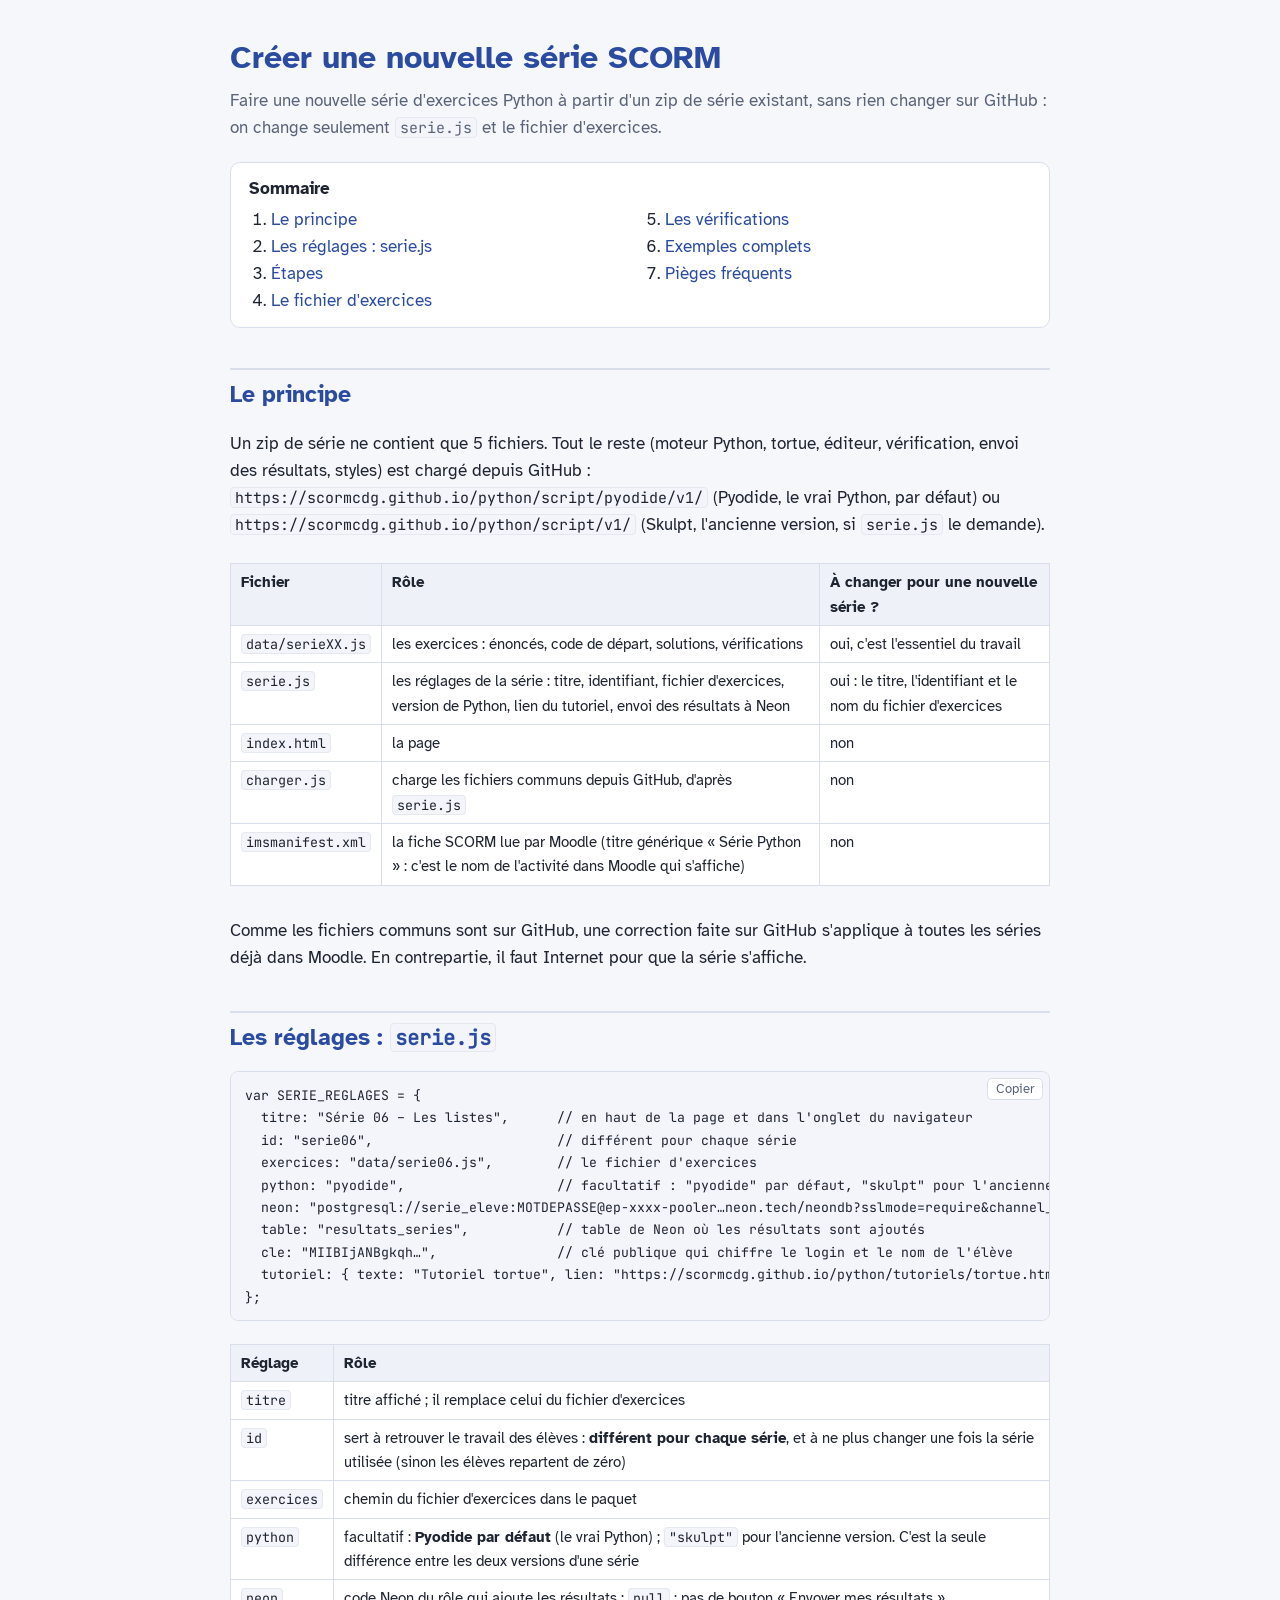
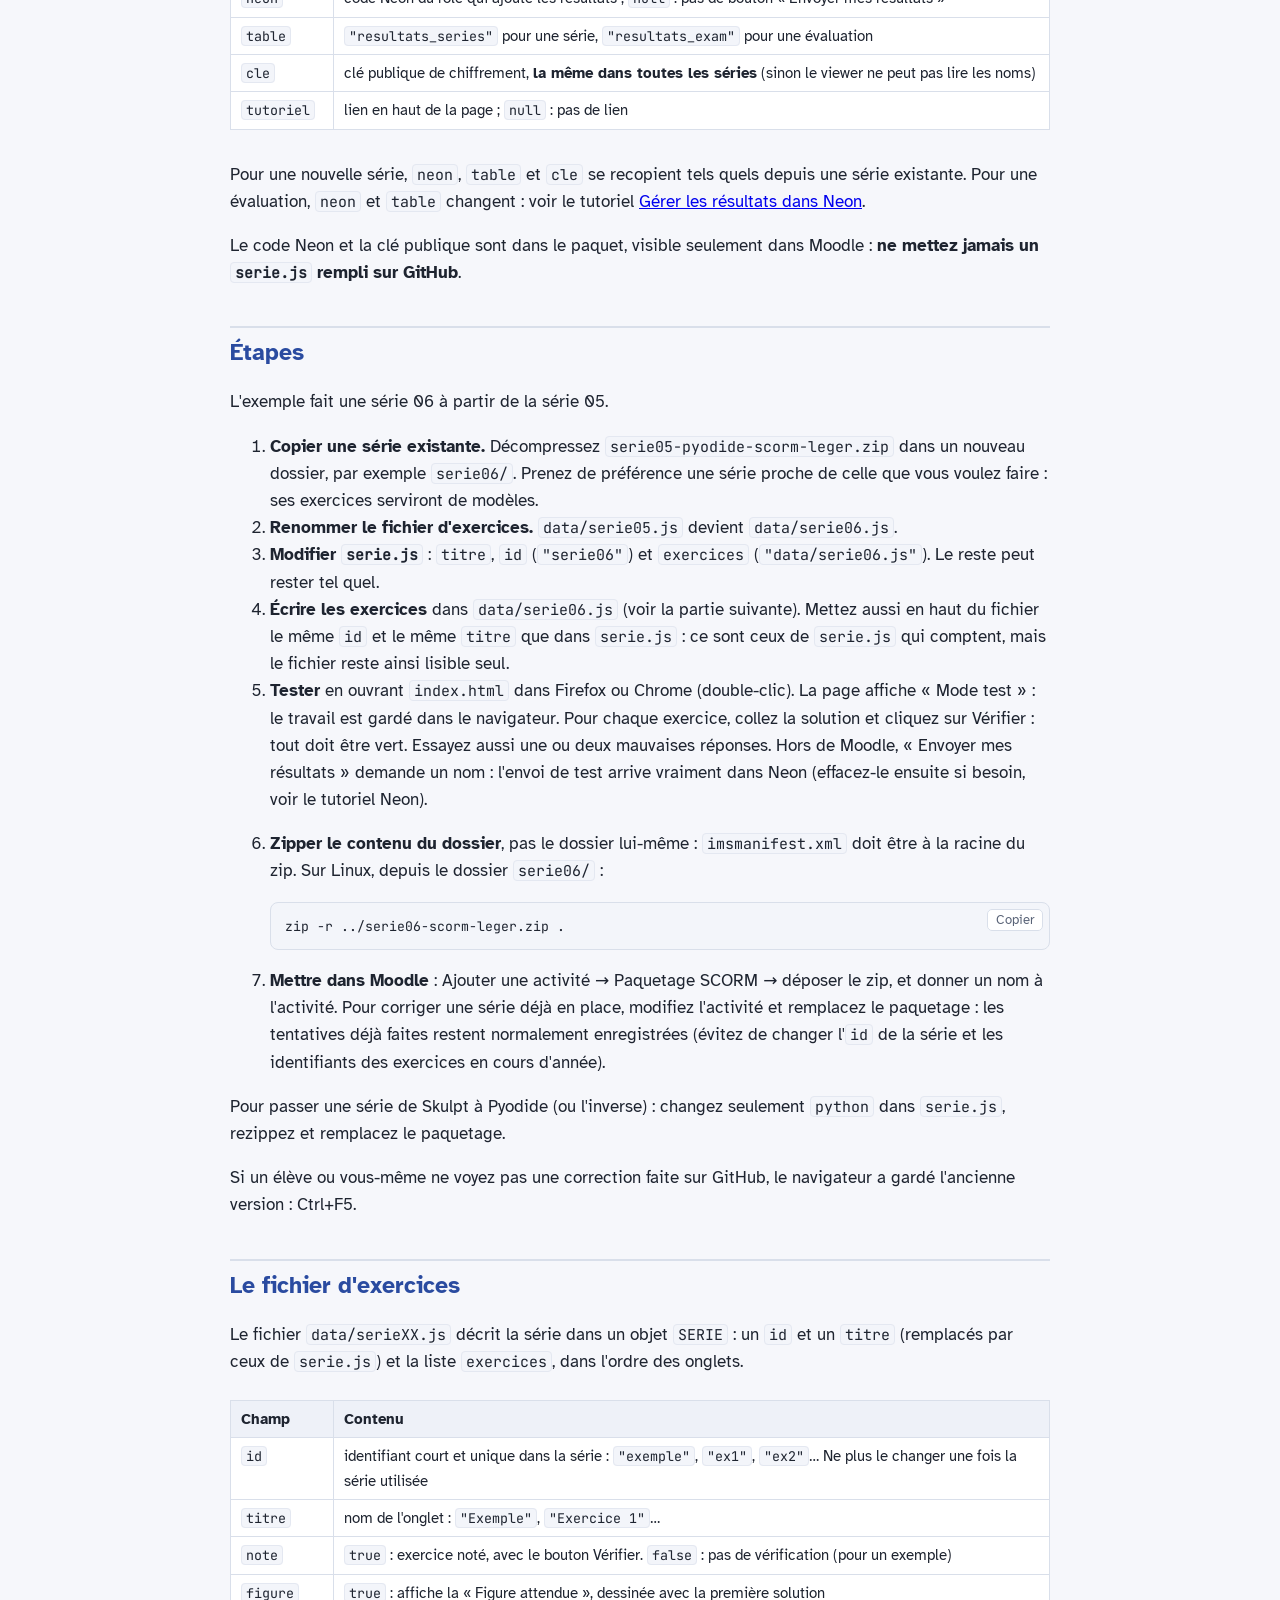
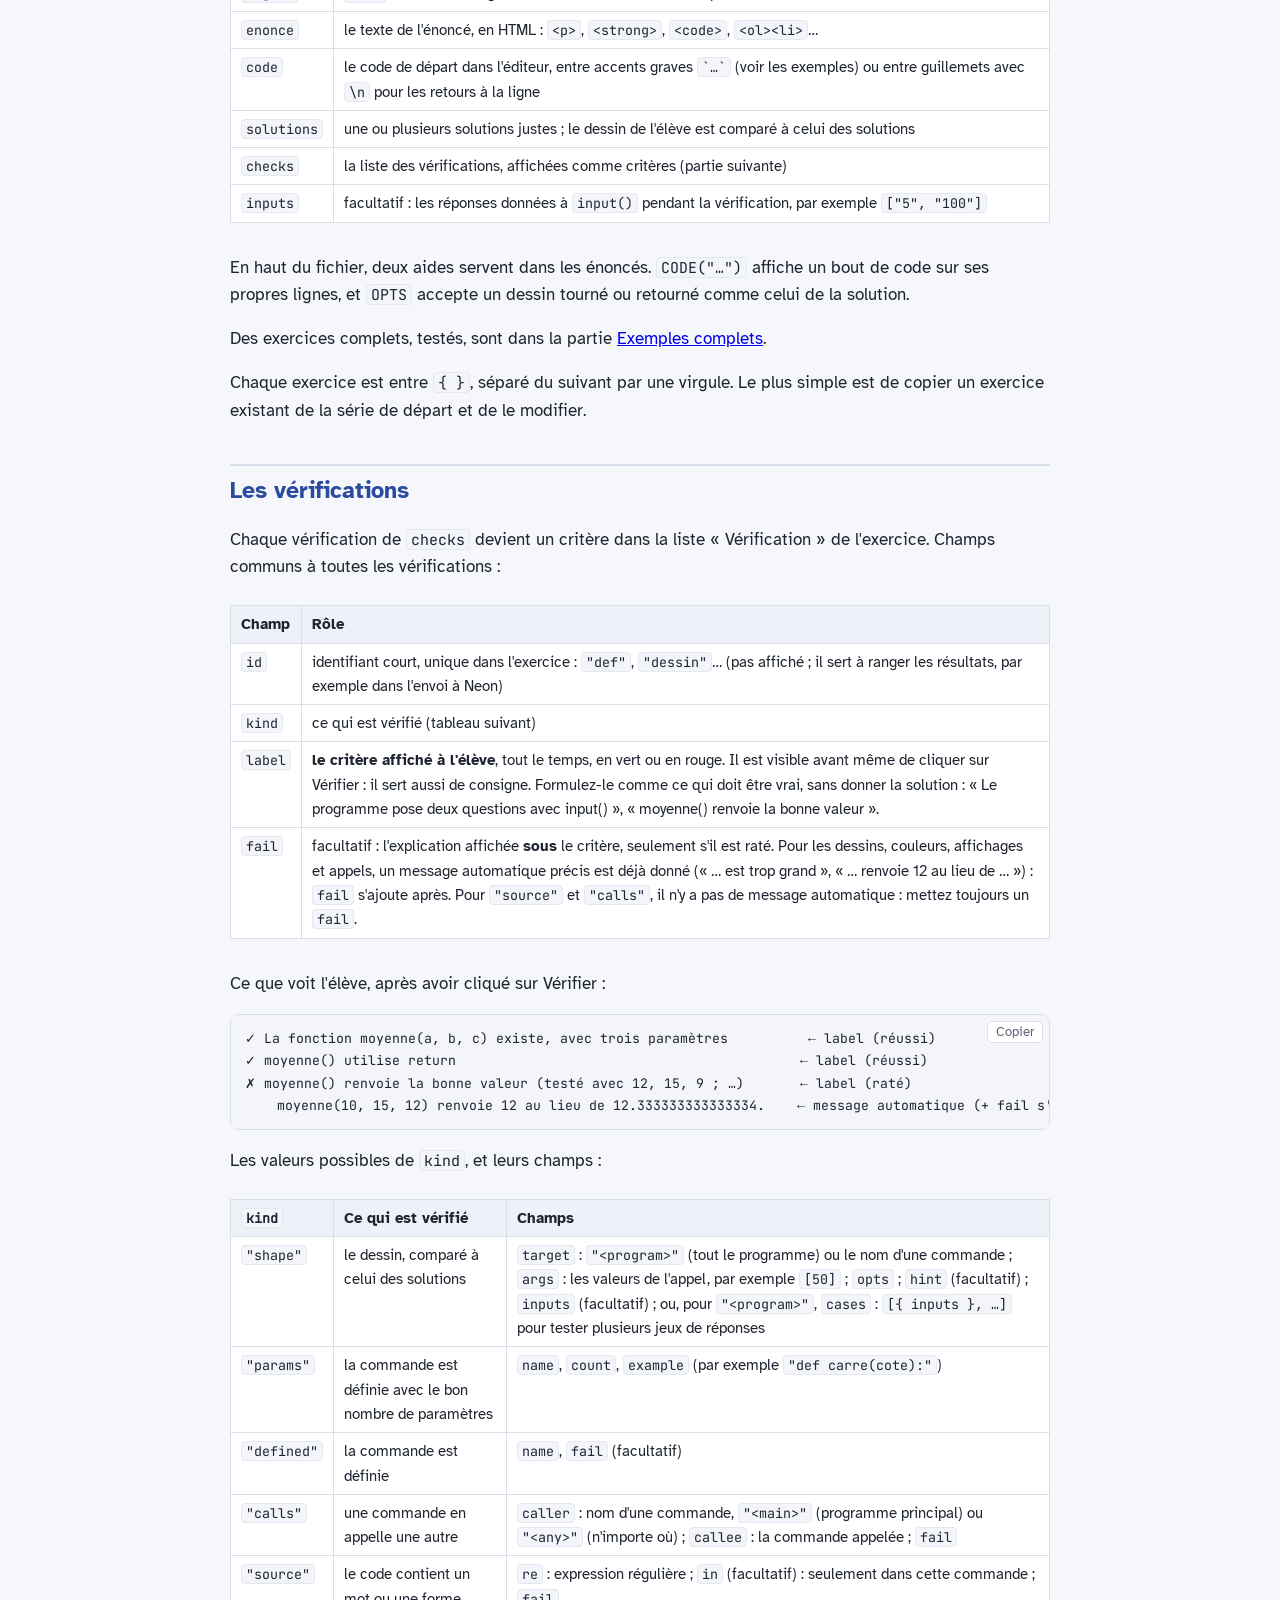
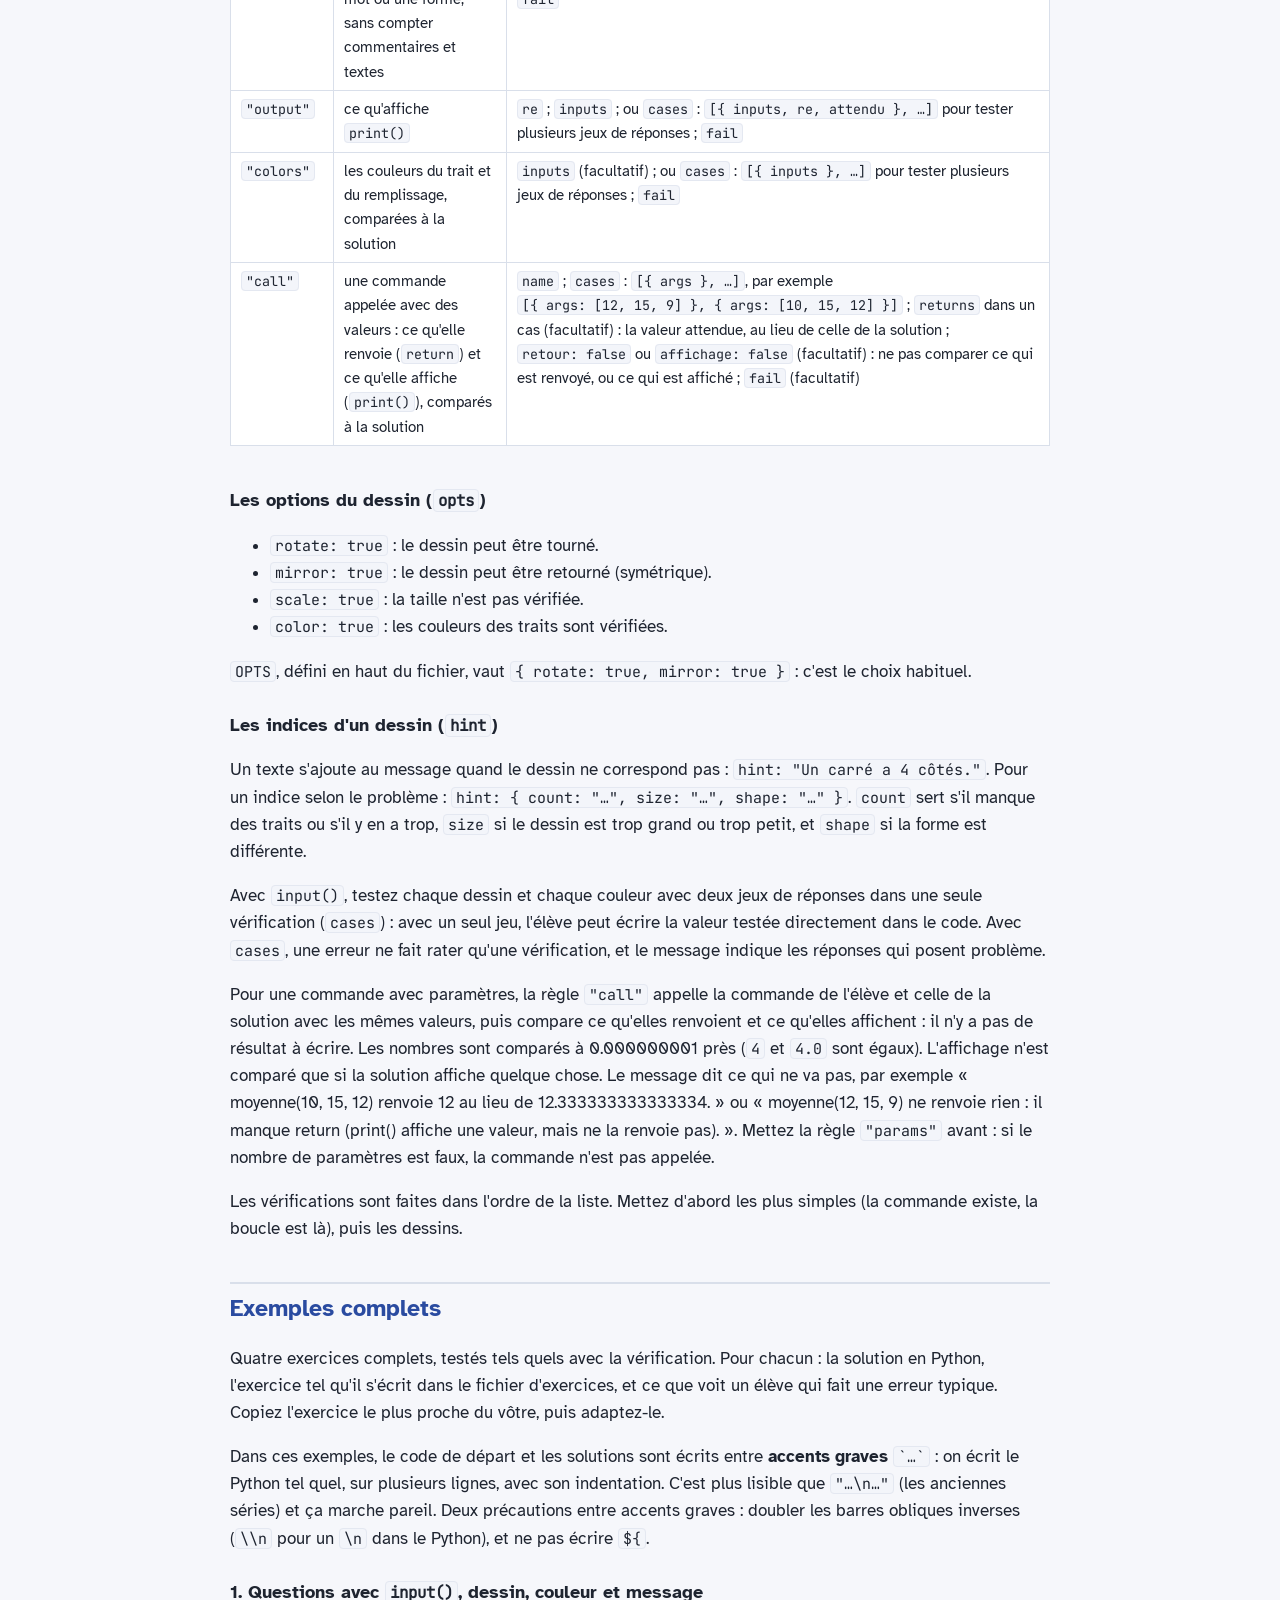
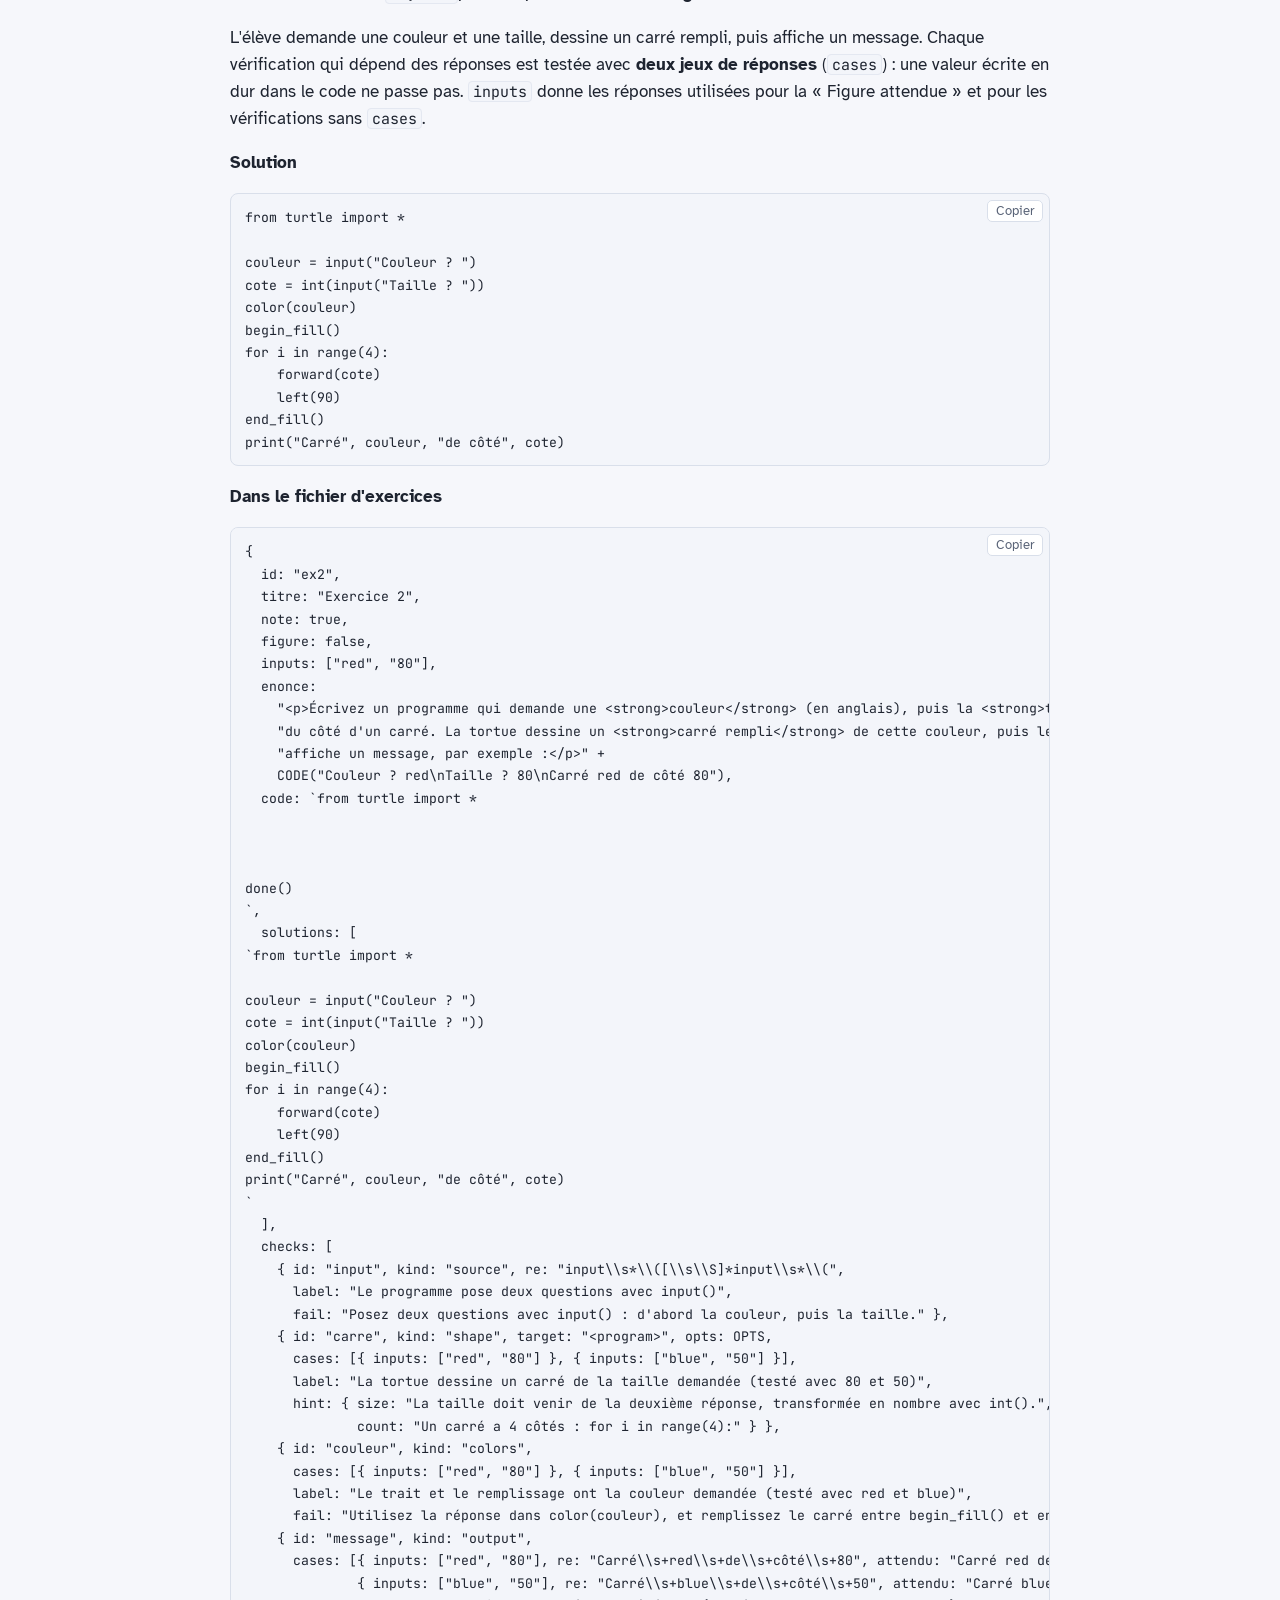
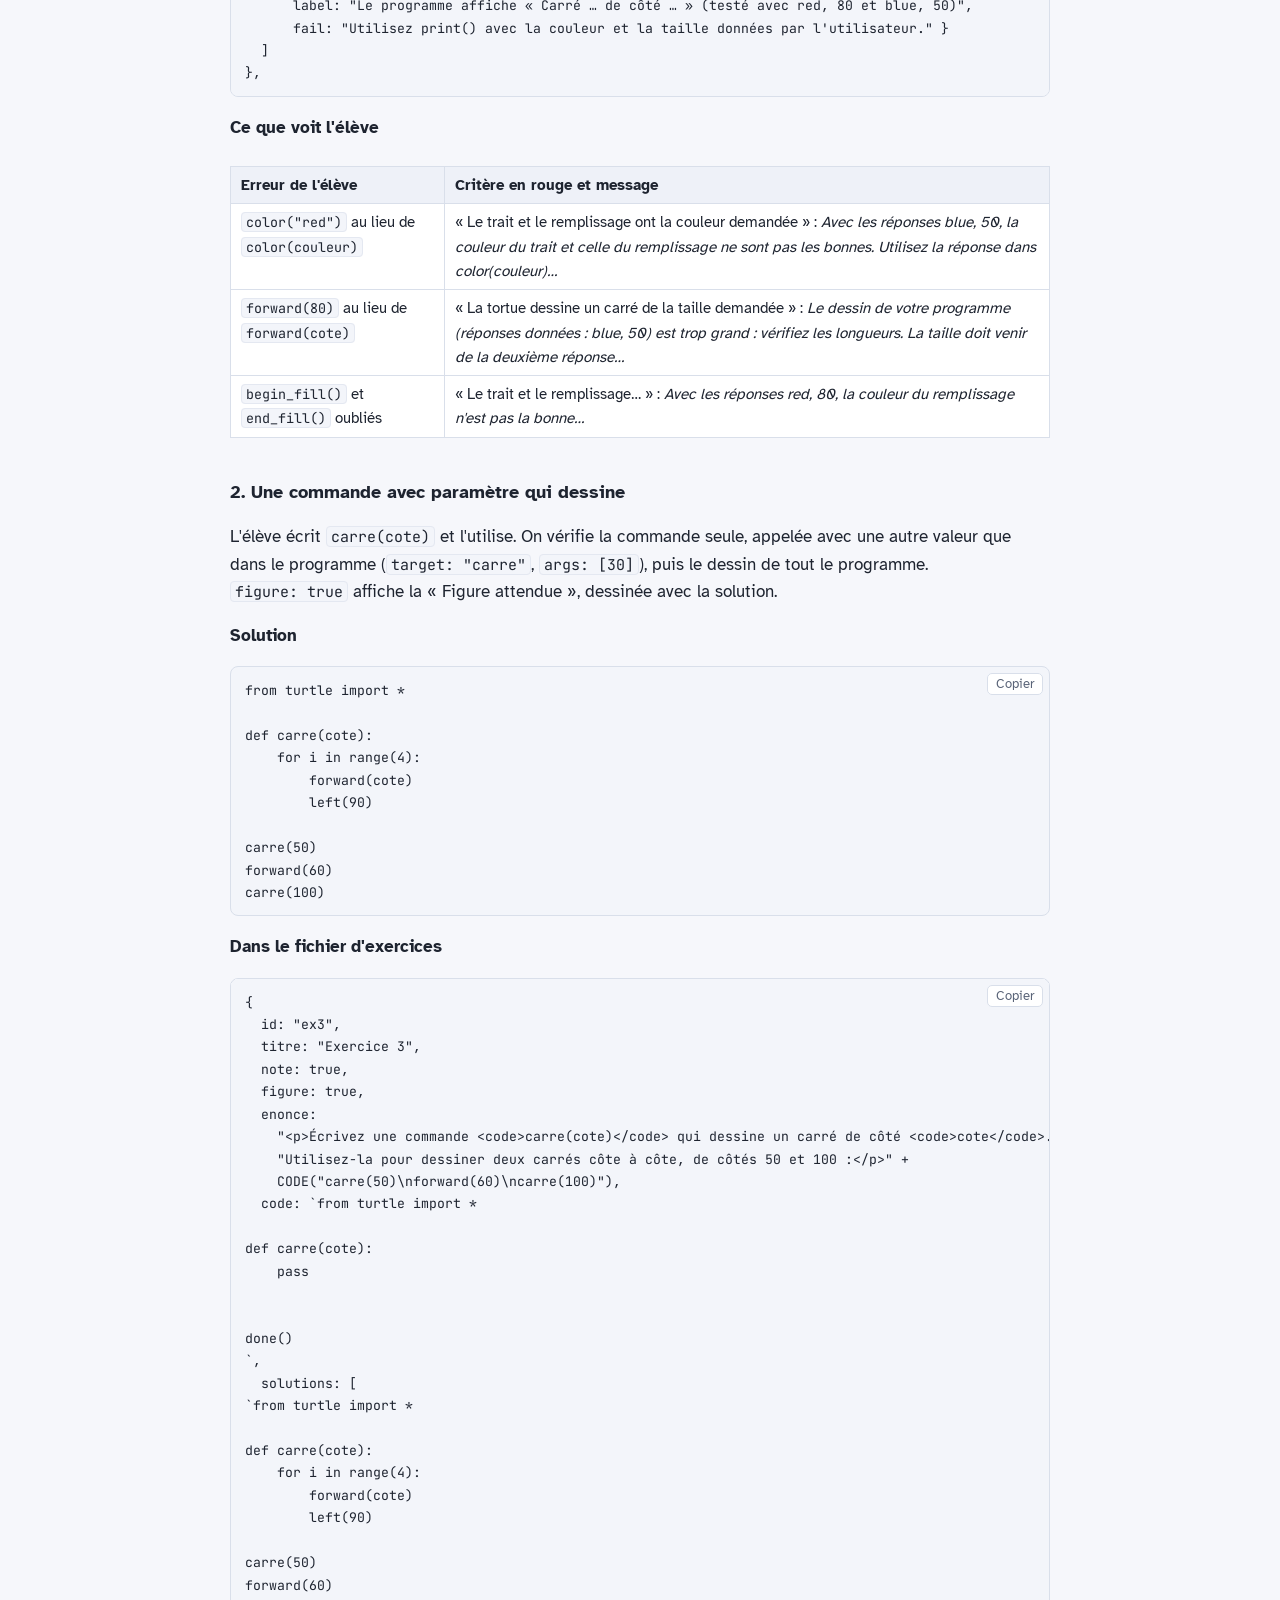
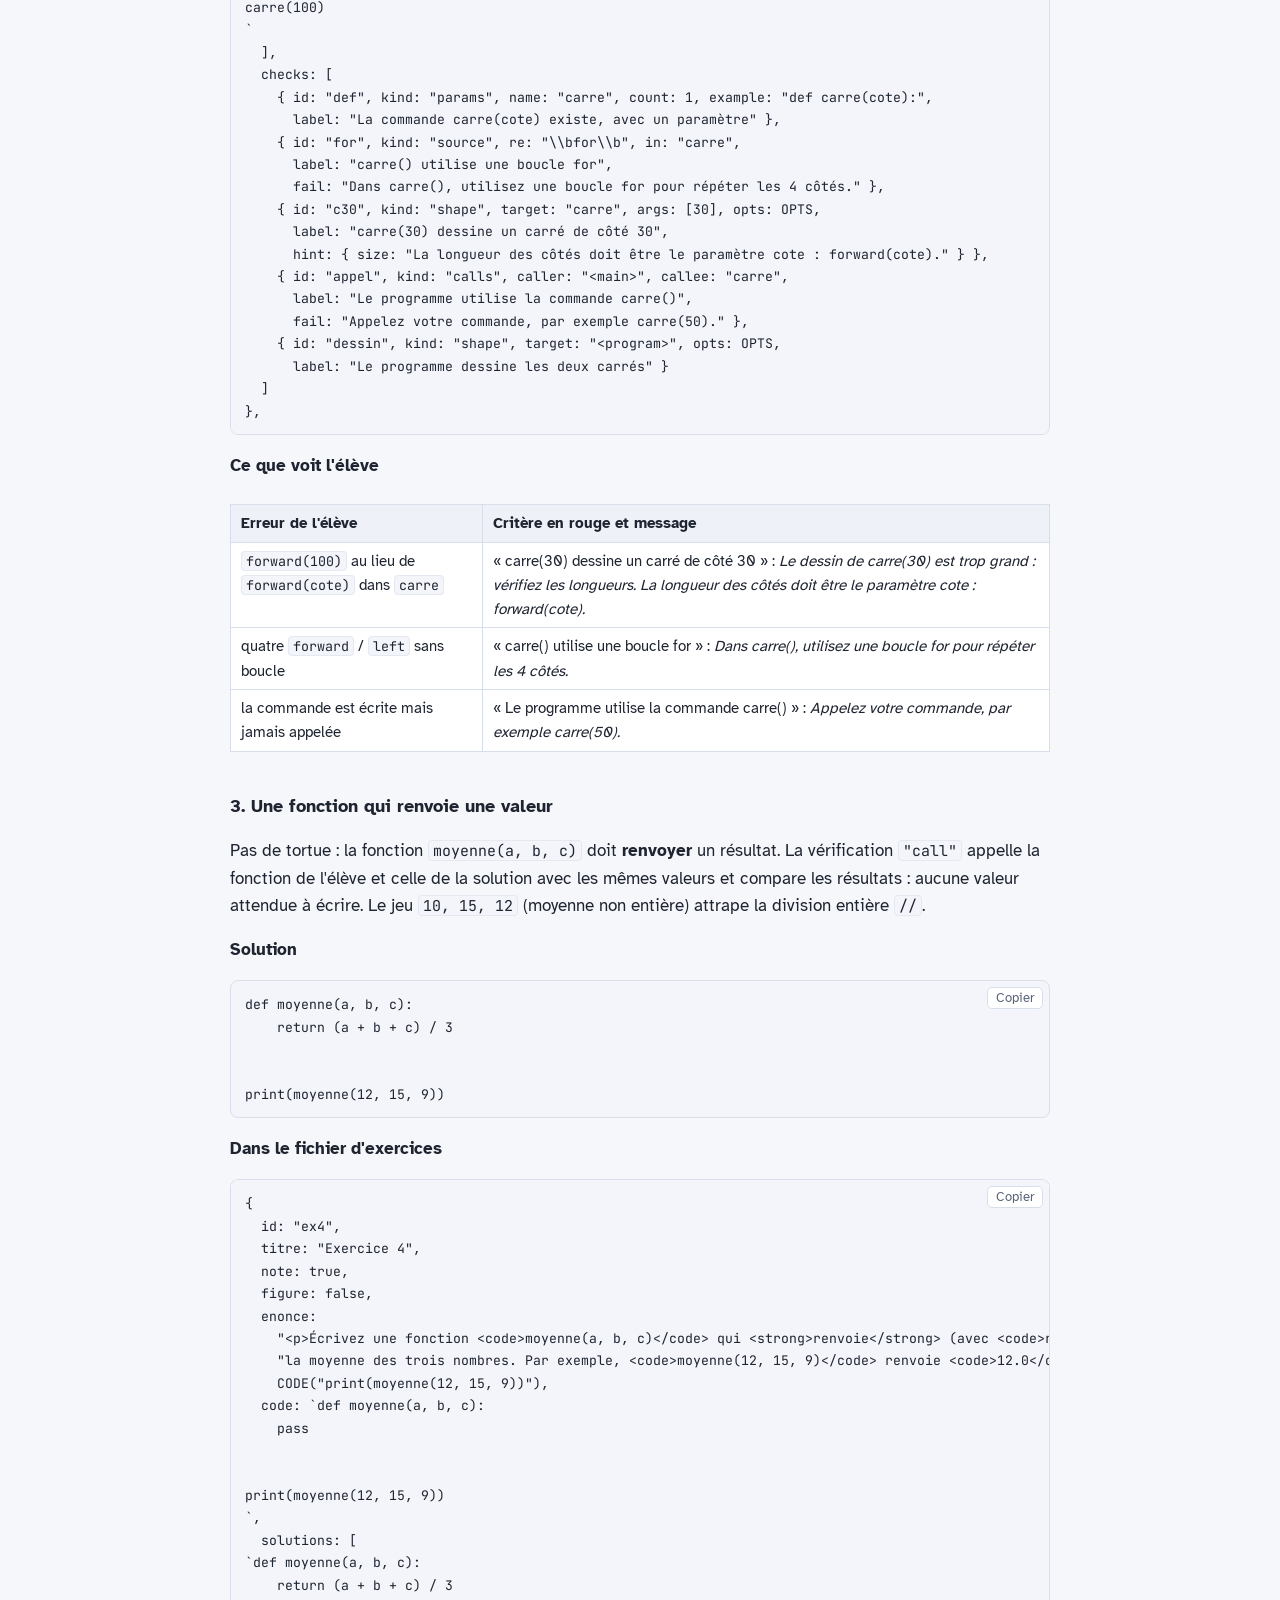
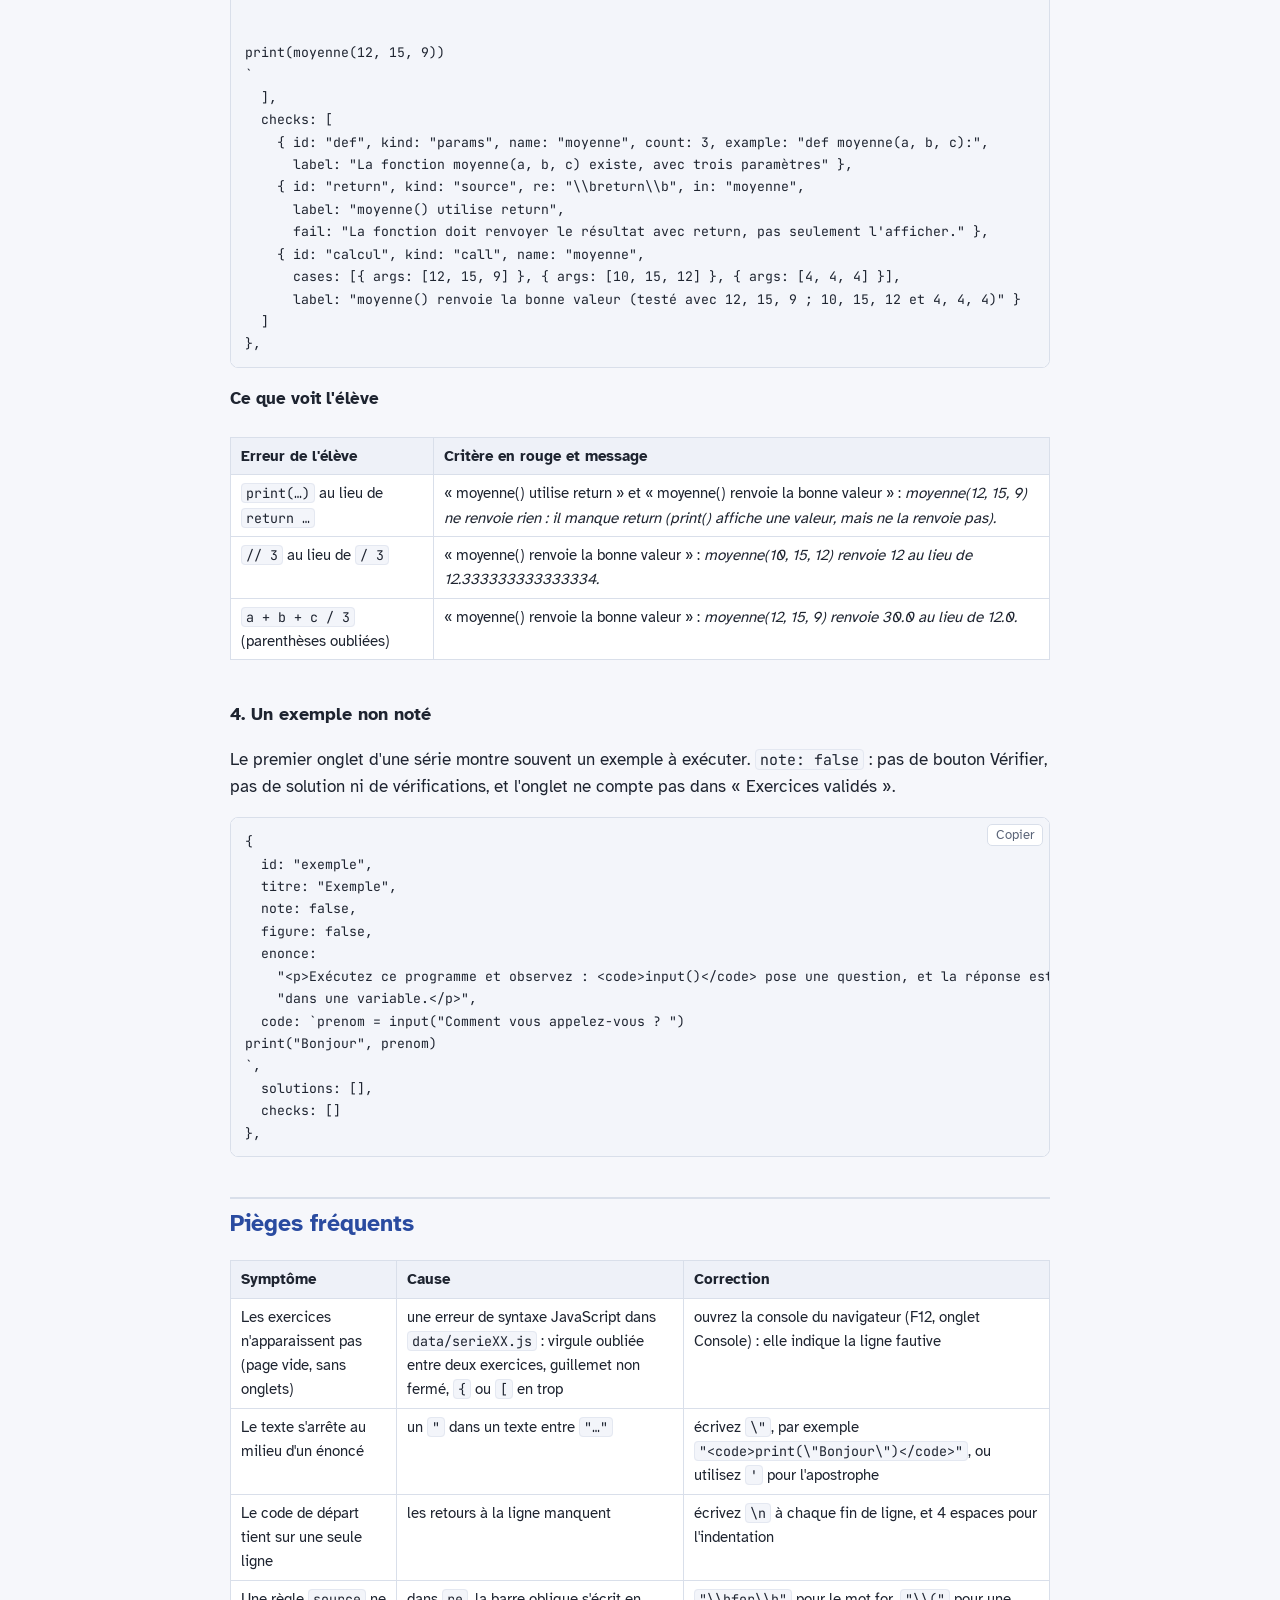
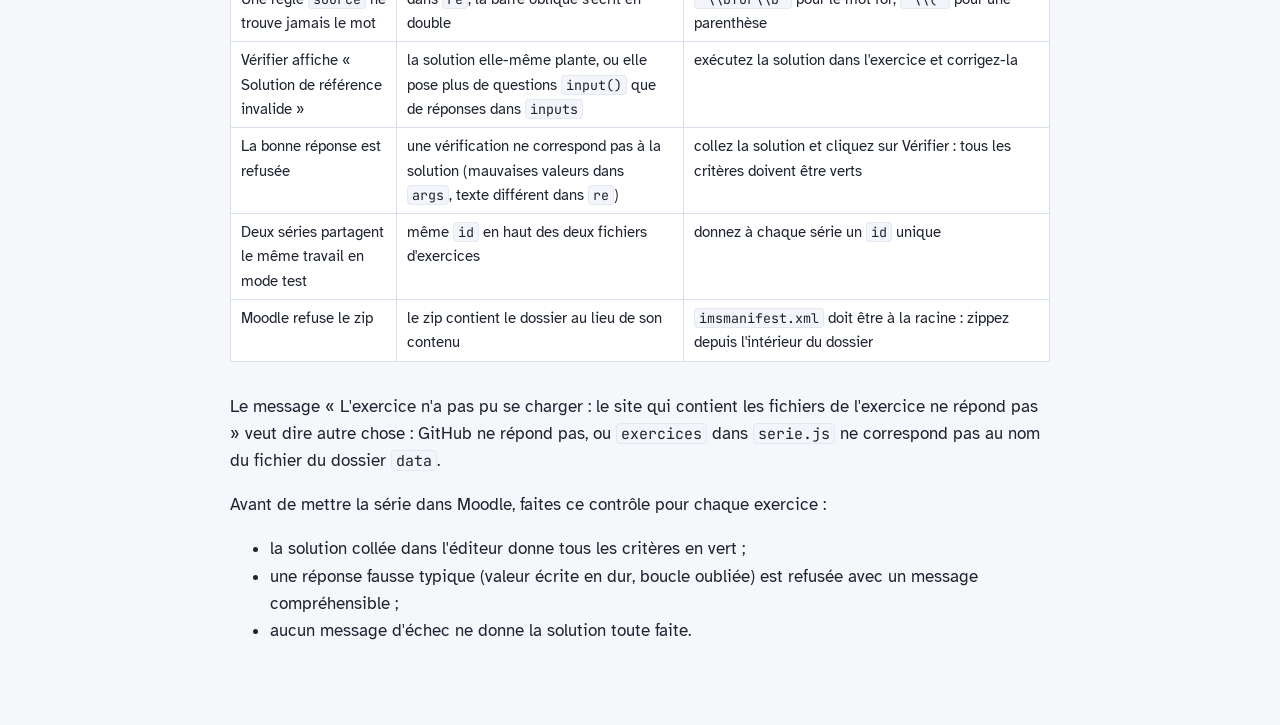
==== commit 5fbf908e: "Tutoriel créer une série : champs communs des vérifications (id, kind, label, fail) Co-Authored-By: " ====
--- a/tutoriels/creer-serie.html
+++ b/tutoriels/creer-serie.html
@@ -183,7 +183,22 @@
 <p>Des exercices complets, testés, sont dans la partie <a href="#exemples-complets">Exemples complets</a>.</p>
 <p>Chaque exercice est entre <code>{ }</code>, séparé du suivant par une virgule. Le plus simple est de copier un exercice existant de la série de départ et de le modifier.</p>
 <h2 id="les-verifications">Les vérifications</h2>
-<p>Chaque vérification de <code>checks</code> devient un critère dans la liste « Vérification » : son <code>label</code> est affiché en vert ou en rouge, et son message d'échec (<code>fail</code> ou message automatique) apparaît en dessous. Chaque vérification a un <code>id</code> unique dans l'exercice et un <code>kind</code> :</p>
+<p>Chaque vérification de <code>checks</code> devient un critère dans la liste « Vérification » de l'exercice. Champs communs à toutes les vérifications :</p>
+<table>
+<thead><tr><th>Champ</th><th>Rôle</th></tr></thead>
+<tbody>
+<tr><td><code>id</code></td><td>identifiant court, unique dans l'exercice : <code>"def"</code>, <code>"dessin"</code>… (pas affiché ; il sert à ranger les résultats, par exemple dans l'envoi à Neon)</td></tr>
+<tr><td><code>kind</code></td><td>ce qui est vérifié (tableau suivant)</td></tr>
+<tr><td><code>label</code></td><td><strong>le critère affiché à l'élève</strong>, tout le temps, en vert ou en rouge. Il est visible avant même de cliquer sur Vérifier : il sert aussi de consigne. Formulez-le comme ce qui doit être vrai, sans donner la solution : « Le programme pose deux questions avec input() », « moyenne() renvoie la bonne valeur ».</td></tr>
+<tr><td><code>fail</code></td><td>facultatif : l'explication affichée <strong>sous</strong> le critère, seulement s'il est raté. Pour les dessins, couleurs, affichages et appels, un message automatique précis est déjà donné (« … est trop grand », « … renvoie 12 au lieu de … ») : <code>fail</code> s'ajoute après. Pour <code>"source"</code> et <code>"calls"</code>, il n'y a pas de message automatique : mettez toujours un <code>fail</code>.</td></tr>
+</tbody>
+</table>
+<p>Ce que voit l'élève, après avoir cliqué sur Vérifier :</p>
+<div class="highlight"><pre><code>✓ La fonction moyenne(a, b, c) existe, avec trois paramètres          ← label (réussi)
+✓ moyenne() utilise return                                           ← label (réussi)
+✗ moyenne() renvoie la bonne valeur (testé avec 12, 15, 9 ; …)       ← label (raté)
+    moyenne(10, 15, 12) renvoie 12 au lieu de 12.333333333333334.    ← message automatique (+ fail s'il y en a un)</code></pre></div>
+<p>Les valeurs possibles de <code>kind</code>, et leurs champs :</p>
 <table>
 <thead>
 <tr>
